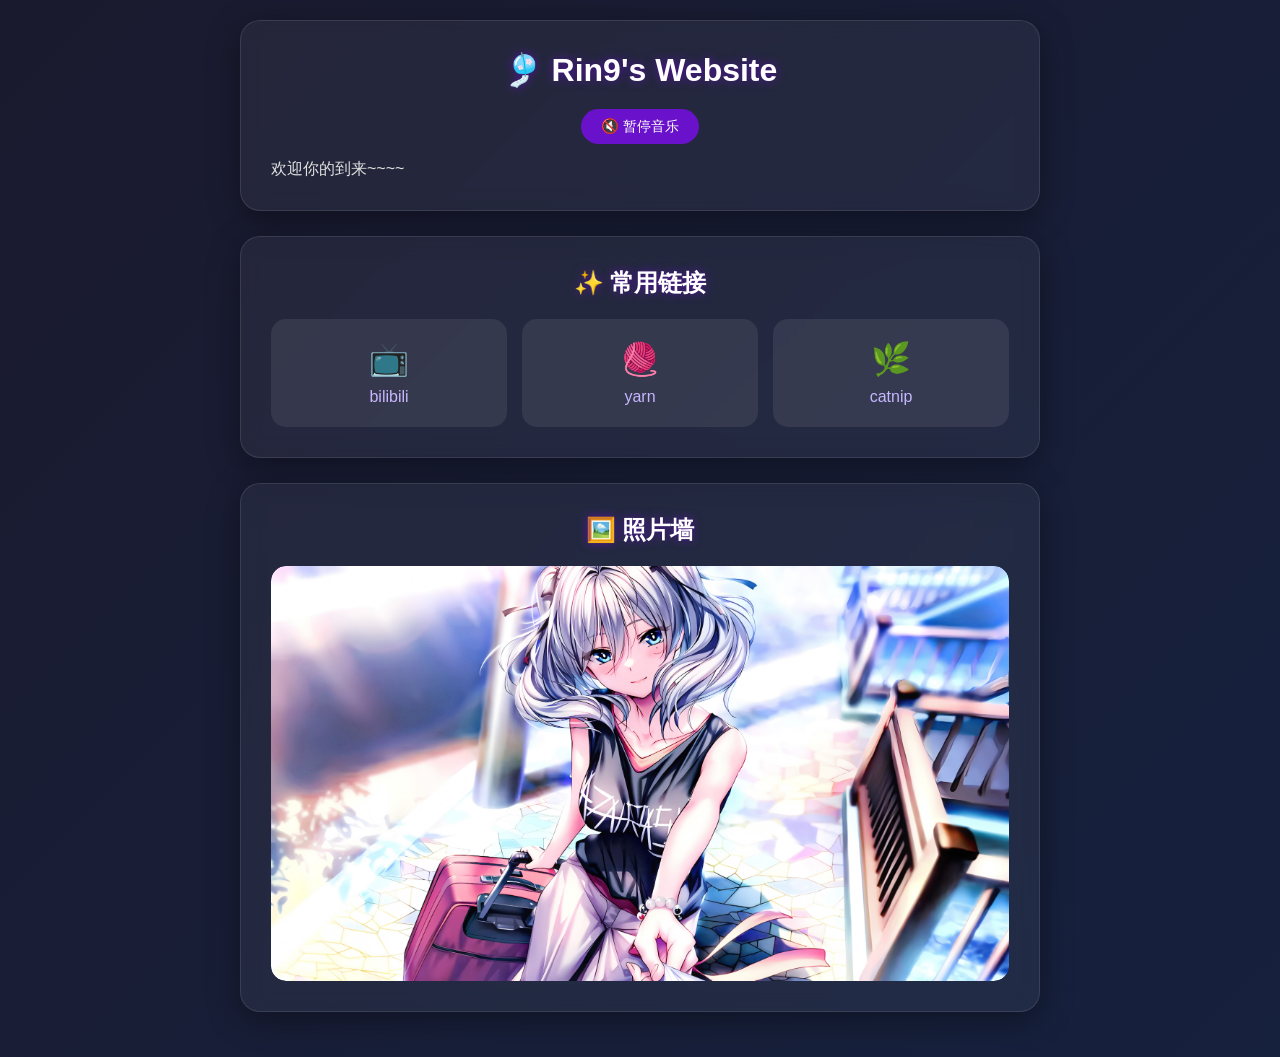
==== index.html @ 5245c640 "Update index.html" ====
<!DOCTYPE html>
<html lang="zh-CN">
<head>
    <meta charset="UTF-8">
    <meta name="viewport" content="width=device-width, initial-scale=1.0">
    <title>Rin9's Website</title>
    
    <!-- 引入外部CSS美化文件 -->
    <link rel="stylesheet" href="css/style.css">
</head>
<body>

    <div class="container">
        
        <!-- 顶部卡片：音乐与问候 -->
        <div class="card glass">
            <h1>🎐 Rin9's Website</h1>
            
            <!-- 1. 背景音乐播放器（自动播放） -->
            <audio id="bgm" loop autoplay>
                <source src="music/音楽室 - 日向文.mp3" type="audio/mpeg">
                您的浏览器不支持音频播放。
            </audio>
            
            <!-- 音乐开关按钮 -->
            <button id="musicBtn" class="btn-music">🔇 暂停音乐</button>
            
            欢迎你的到来~~~~
        </div>

        <!-- 中部卡片：快捷入口 -->
        <div class="card">
            <h2>✨ 常用链接</h2>
            <div class="links-grid">
                <a href="https://bilibili.com" target="_blank" class="link-item">
                    <div class="icon">📺</div>
                    <span>bilibili</span>
                </a>
                <a href="#" class="link-item">
                    <div class="icon">🧶</div>
                    <span>yarn</span>
                </a>
                <a href="#" class="link-item">
                    <div class="icon">🌿</div>
                    <span>catnip</span>
                </a>
                <!-- 可以继续复制上面一行添加新链接 -->
            </div>
        </div>

        <!-- 底部卡片：图片轮播 -->
        <div class="card">
            <h2>🖼️ 照片墙</h2>
            <div class="carousel">
                <!-- 轮播图片容器 -->
                <div class="carousel-inner">
                    <img src="img/webbg.jpg" alt="Slide 1">
                    <img src="img/profile.png" alt="Slide 2">
                    <!-- 如果有更多图，继续往这里面加 -->
                    <!-- <img src="img/photo2.jpg" alt="Slide 2"> -->
                </div>
                
                <!-- 轮播指示点 -->
                <div class="carousel-dots">
                    <span class="dot active" onclick="currentSlide(1)"></span>
                    <!-- <span class="dot" onclick="currentSlide(2)"></span> -->
                </div>
            </div>
        </div>

    </div>

    <!-- 引入JS脚本 -->
    <script src="css/style.css"></script> 
    <!-- 注意：由于纯静态限制，JS直接写在HTML里更简单，这里为了演示结构先这样放 -->
    <script>
        // 音乐控制逻辑
        const audio = document.getElementById('bgm');
        const btn = document.getElementById('musicBtn');
        
        btn.addEventListener('click', () => {
            if (audio.paused) {
                audio.play();
                btn.innerText = '🔇 暂停音乐';
            } else {
                audio.pause();
                btn.innerText = '🔊 播放音乐';
            }
        });

        // 简单的轮播逻辑
        let slideIndex = 1;
        showSlides(slideIndex);

        function currentSlide(n) {
            showSlides(slideIndex = n);
        }

        function showSlides(n) {
            let i;
            let slides = document.querySelectorAll('.carousel-inner img');
            let dots = document.querySelectorAll('.dot');
            
            if (n > slides.length) { slideIndex = 1 }
            if (n < 1) { slideIndex = slides.length }
            
            for (i = 0; i < slides.length; i++) {
                slides[i].style.display = "none";
            }
            for (i = 0; i < dots.length; i++) {
                dots[i].className = dots[i].className.replace(" active", "");
            }
            
            if (slides[slideIndex-1]) {
                slides[slideIndex-1].style.display = "block";
                dots[slideIndex-1].className += " active";
            }
        }

        // 自动轮播
        setInterval(() => {
            slideIndex++;
            showSlides(slideIndex);
        }, 300000); // 3秒切换一次
    </script>
</body>
</html>
---- css/style.css ----
/* --- 基础设置 --- */
* {
    box-sizing: border-box;
    margin: 0;
    padding: 0;
}

body {
    background: linear-gradient(135deg, #1a1a2e 0%, #16213e 100%); /* 深蓝紫渐变背景 */
    color: #e0e0e0;
    font-family: "Microsoft YaHei", sans-serif;
    min-height: 100vh;
    padding: 20px;
}

.container {
    max-width: 800px;
    margin: 0 auto;
}

/* --- 卡片通用样式 (玻璃拟态风) --- */
.card {
    background: rgba(255, 255, 255, 0.05);
    backdrop-filter: blur(10px); /* 毛玻璃效果 */
    -webkit-backdrop-filter: blur(10px);
    border-radius: 20px;
    border: 1px solid rgba(255, 255, 255, 0.1);
    padding: 30px;
    margin-bottom: 25px;
    box-shadow: 0 8px 32px 0 rgba(0, 0, 0, 0.37);
}

h1, h2 {
    text-align: center;
    margin-bottom: 20px;
    color: #fff;
    text-shadow: 0 0 10px rgba(128, 0, 255, 0.5);
}

/* --- 音乐按钮 --- */
.btn-music {
    display: block;
    margin: 15px auto;
    padding: 8px 20px;
    background: #6a11cb;
    color: white;
    border: none;
    border-radius: 20px;
    cursor: pointer;
    font-size: 0.9rem;
    transition: transform 0.2s;
}

.btn-music:hover {
    transform: scale(1.05);
}

/* --- 快捷入口网格 --- */
.links-grid {
    display: grid;
    grid-template-columns: repeat(auto-fit, minmax(150px, 1fr));
    gap: 15px;
}

.link-item {
    background: rgba(255, 255, 255, 0.08);
    border-radius: 15px;
    padding: 20px;
    text-align: center;
    text-decoration: none;
    color: #c8b6ff;
    transition: all 0.3s ease;
    border: 1px solid transparent;
}

.link-item:hover {
    background: rgba(108, 99, 255, 0.2);
    transform: translateY(-5px);
    box-shadow: 0 5px 15px rgba(108, 99, 255, 0.2);
    border-color: #6c63ff;
}

.link-item .icon {
    font-size: 2rem;
    margin-bottom: 10px;
}

/* --- 轮播图样式 --- */
.carousel {
    position: relative;
    width: 100%;
    overflow: hidden;
    border-radius: 15px;
    aspect-ratio: 16 / 9; /* 保持宽高比 */
}

.carousel-inner {
    width: 100%;
    height: 100%;
}

.carousel-inner img {
    width: 100%;
    height: 100%;
    object-fit: cover; /* 裁剪填满 */
    display: none; /* 默认隐藏，JS控制显示 */
    border-radius: 15px;
}

.carousel-dots {
    text-align: center;
    margin-top: 10px;
}

.dot {
    cursor: pointer;
    height: 12px;
    width: 12px;
    margin: 0 5px;
    background-color: #555;
    border-radius: 50%;
    display: inline-block;
    transition: background-color 0.6s ease;
}

.dot.active, .dot:hover {
    background-color: #a78bfa;
}
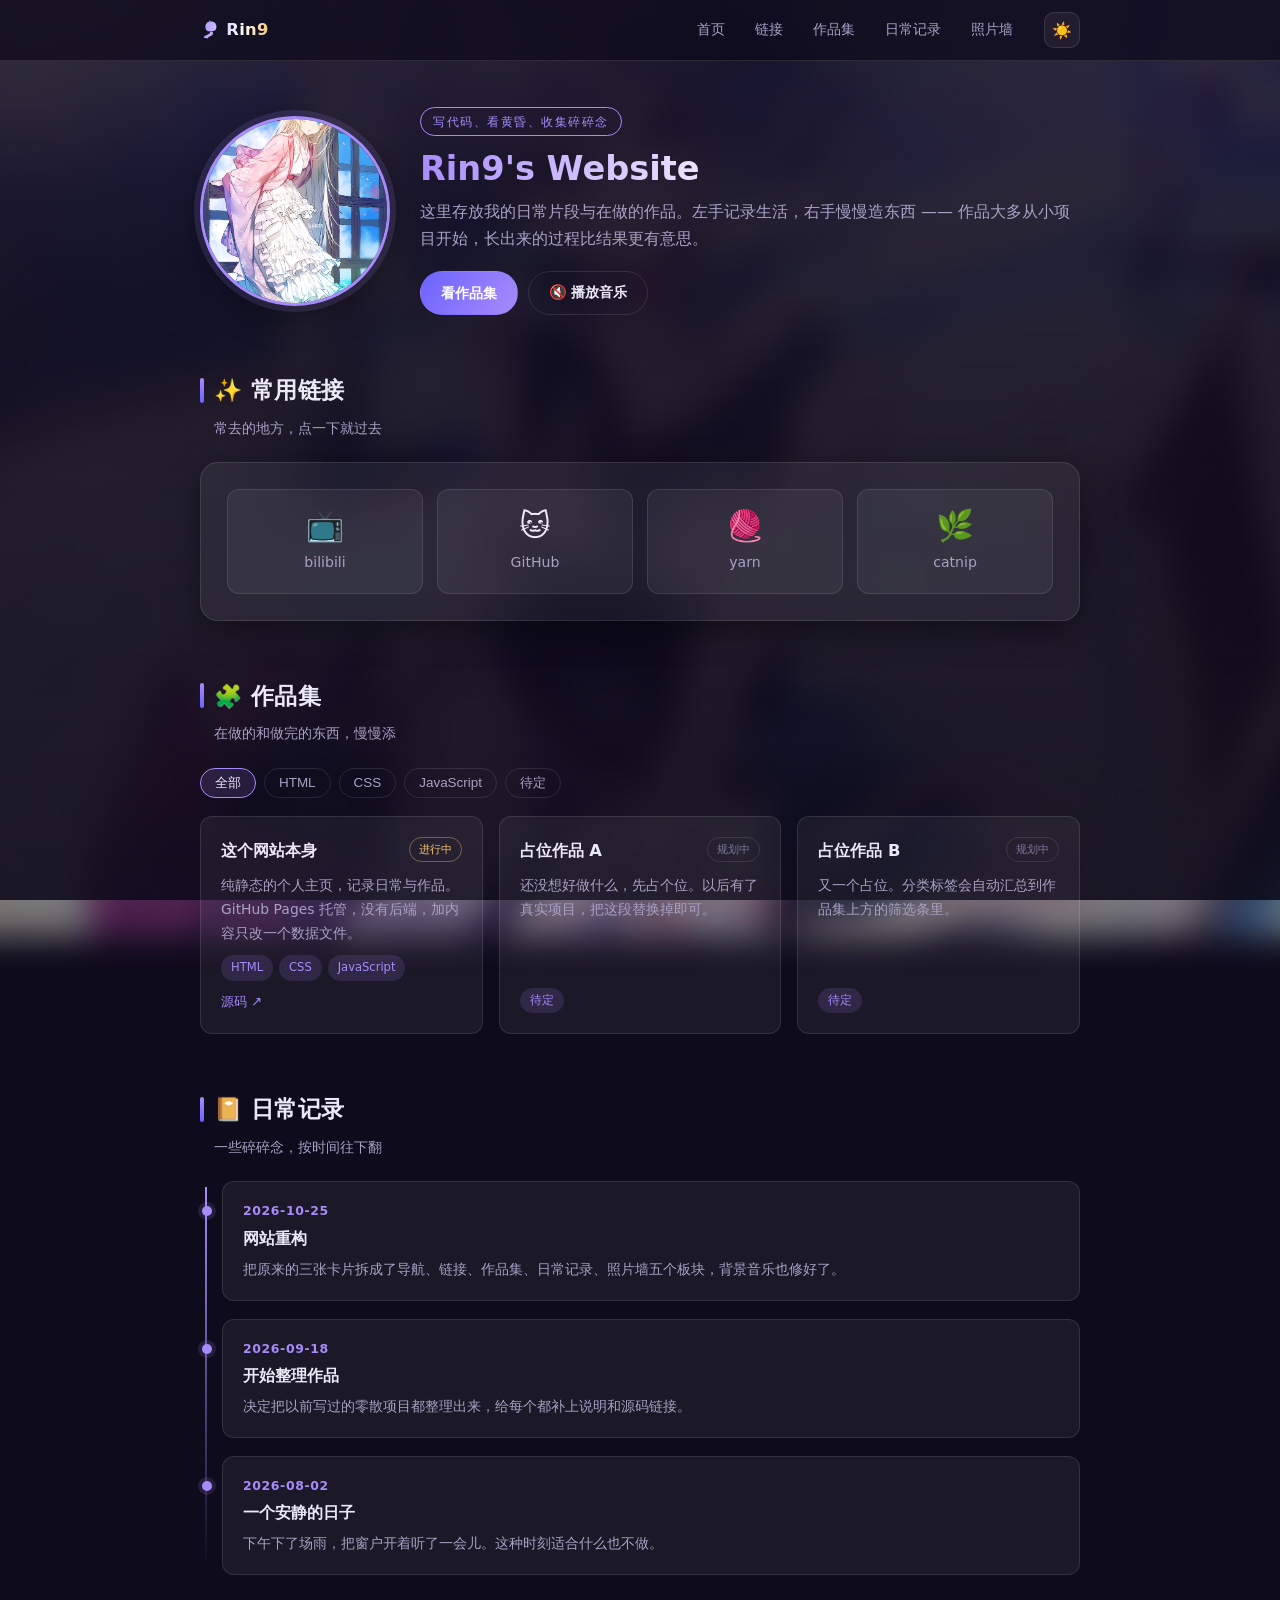
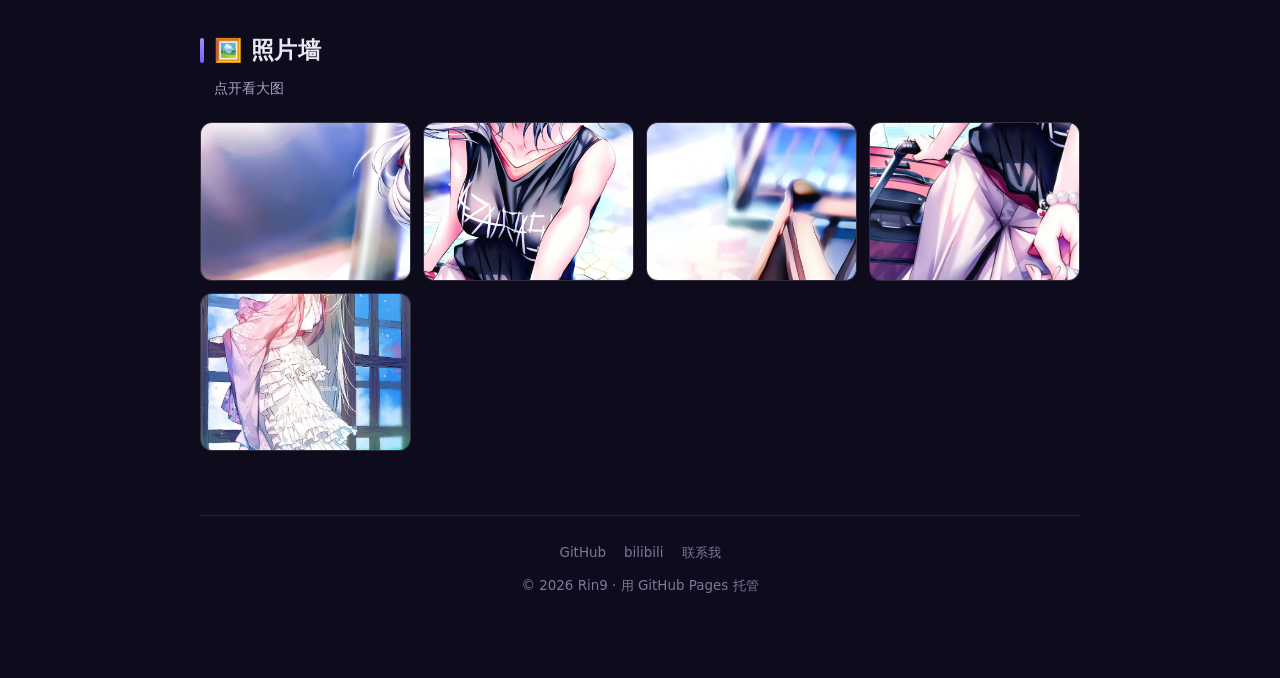
==== commit f928102a: "重构站点：数据驱动架构 + 五大板块 + 修复多处失效功能 - 新增 js/data.js 数据层，内容与视图分离，后续增删板块只改数据文件 - 新增 js/main.js，承载全部交互逻辑（原内联 " ====
--- a/index.html
+++ b/index.html
@@ -1,127 +1,124 @@
 <!DOCTYPE html>
-<html lang="zh-CN">
+<html lang="zh-CN" data-theme="dark">
 <head>
     <meta charset="UTF-8">
     <meta name="viewport" content="width=device-width, initial-scale=1.0">
     <title>Rin9's Website</title>
-    
-    <!-- 引入外部CSS美化文件 -->
+    <meta name="description" content="Rin9 的个人网站，记录日常与未来作品集。">
+    <meta name="author" content="Rin9">
+
     <link rel="stylesheet" href="css/style.css">
+    <link rel="icon" href="img/profile.jpg">
 </head>
 <body>
 
-    <div class="container">
-        
-        <!-- 顶部卡片：音乐与问候 -->
-        <div class="card glass">
-            <h1>🎐 Rin9's Website</h1>
-            
-            <!-- 1. 背景音乐播放器（自动播放） -->
-            <audio id="bgm" loop autoplay>
-                <source src="music/音楽室 - 日向文.mp3" type="audio/mpeg">
-                您的浏览器不支持音频播放。
-            </audio>
-            
-            <!-- 音乐开关按钮 -->
-            <button id="musicBtn" class="btn-music">🔇 暂停音乐</button>
-            
-            欢迎你的到来~~~~
-        </div>
+    <!-- ============ 顶部导航 ============ -->
+    <nav class="nav">
+        <div class="nav-inner">
+            <a href="#home" class="nav-brand">🎐 Rin9</a>
 
-        <!-- 中部卡片：快捷入口 -->
-        <div class="card">
-            <h2>✨ 常用链接</h2>
-            <div class="links-grid">
-                <a href="https://bilibili.com" target="_blank" class="link-item">
-                    <div class="icon">📺</div>
-                    <span>bilibili</span>
-                </a>
-                <a href="#" class="link-item">
-                    <div class="icon">🧶</div>
-                    <span>yarn</span>
-                </a>
-                <a href="#" class="link-item">
-                    <div class="icon">🌿</div>
-                    <span>catnip</span>
-                </a>
-                <!-- 可以继续复制上面一行添加新链接 -->
+            <div class="nav-links" id="navLinks">
+                <a href="#home">首页</a>
+                <a href="#links">链接</a>
+                <a href="#works">作品集</a>
+                <a href="#notes">日常记录</a>
+                <a href="#gallery">照片墙</a>
+            </div>
+
+            <div class="nav-tools">
+                <button class="icon-btn" id="themeBtn" aria-label="切换主题">☀️</button>
+                <button class="icon-btn nav-toggle" id="navToggle" aria-label="打开菜单">☰</button>
             </div>
         </div>
+    </nav>
 
-        <!-- 底部卡片：图片轮播 -->
-        <div class="card">
-            <h2>🖼️ 照片墙</h2>
-            <div class="carousel">
-                <!-- 轮播图片容器 -->
-                <div class="carousel-inner">
-                    <img src="img/webbg.jpg" alt="Slide 1">
-                    <img src="img/profile.png" alt="Slide 2">
-                    <!-- 如果有更多图，继续往这里面加 -->
-                    <!-- <img src="img/photo2.jpg" alt="Slide 2"> -->
+    <div class="container">
+
+        <!-- ============ Hero ============ -->
+        <header class="hero" id="home">
+            <img class="avatar" id="avatar" src="img/profile.jpg" alt="头像">
+
+            <div class="hero-body">
+                <span class="hero-tag" id="heroTagline">日常记录 · 未来作品集</span>
+                <h1 id="heroName">Rin9's Website</h1>
+                <p id="heroIntro">欢迎你的到来~~~~</p>
+
+                <div class="hero-actions">
+                    <a class="btn" href="#works">看作品集</a>
+                    <button class="btn ghost" id="musicBtn" aria-pressed="false">🔇 播放音乐</button>
                 </div>
-                
-                <!-- 轮播指示点 -->
-                <div class="carousel-dots">
-                    <span class="dot active" onclick="currentSlide(1)"></span>
-                    <!-- <span class="dot" onclick="currentSlide(2)"></span> -->
-                </div>
+
+                <!-- 背景音乐：优先用 data.js 里配置的路径 -->
+                <audio id="bgm" loop preload="none">
+                    <source id="bgmSource" src="music/bgm.wav" type="audio/wav">
+                    您的浏览器不支持音频播放。
+                </audio>
             </div>
-        </div>
+        </header>
+
+        <!-- ============ 常用链接 ============ -->
+        <section class="section" id="links">
+            <div class="section-head">
+                <h2>✨ 常用链接</h2>
+                <p>常去的地方，点一下就过去</p>
+            </div>
+            <div class="card reveal">
+                <div class="links-grid" id="linksGrid"></div>
+            </div>
+        </section>
+
+        <!-- ============ 作品集 ============ -->
+        <section class="section" id="works">
+            <div class="section-head">
+                <h2>🧩 作品集</h2>
+                <p>在做的和做完的东西，慢慢添</p>
+            </div>
+            <div class="filter-bar" id="filterBar"></div>
+            <div class="works-grid" id="worksGrid"></div>
+        </section>
+
+        <!-- ============ 日常记录 ============ -->
+        <section class="section" id="notes">
+            <div class="section-head">
+                <h2>📔 日常记录</h2>
+                <p>一些碎碎念，按时间往下翻</p>
+            </div>
+            <div class="timeline" id="notesList"></div>
+        </section>
+
+        <!-- ============ 照片墙 ============ -->
+        <section class="section" id="gallery">
+            <div class="section-head">
+                <h2>🖼️ 照片墙</h2>
+                <p>点开看大图</p>
+            </div>
+            <div class="gallery" id="galleryGrid"></div>
+        </section>
+
+        <!-- ============ 页脚 ============ -->
+        <footer class="footer">
+            <div class="footer-links">
+                <a href="https://github.com/OoRin9oO" target="_blank" rel="noopener">GitHub</a>
+                <a href="https://bilibili.com" target="_blank" rel="noopener">bilibili</a>
+                <a href="mailto:your-mail@example.com">联系我</a>
+            </div>
+            <div>© <span id="year">2026</span> Rin9 · 用 GitHub Pages 托管</div>
+        </footer>
 
     </div>
 
-    <!-- 引入JS脚本 -->
-    <script src="css/style.css"></script> 
-    <!-- 注意：由于纯静态限制，JS直接写在HTML里更简单，这里为了演示结构先这样放 -->
-    <script>
-        // 音乐控制逻辑
-        const audio = document.getElementById('bgm');
-        const btn = document.getElementById('musicBtn');
-        
-        btn.addEventListener('click', () => {
-            if (audio.paused) {
-                audio.play();
-                btn.innerText = '🔇 暂停音乐';
-            } else {
-                audio.pause();
-                btn.innerText = '🔊 播放音乐';
-            }
-        });
+    <!-- ============ 灯箱 ============ -->
+    <div class="lightbox" id="lightbox">
+        <button class="lightbox-close" aria-label="关闭">✕</button>
+        <img id="lightboxImg" src="" alt="">
+        <div class="lightbox-cap" id="lightboxCap"></div>
+    </div>
 
-        // 简单的轮播逻辑
-        let slideIndex = 1;
-        showSlides(slideIndex);
+    <!-- 回到顶部 -->
+    <button class="to-top" id="toTop" aria-label="回到顶部">↑</button>
 
-        function currentSlide(n) {
-            showSlides(slideIndex = n);
-        }
-
-        function showSlides(n) {
-            let i;
-            let slides = document.querySelectorAll('.carousel-inner img');
-            let dots = document.querySelectorAll('.dot');
-            
-            if (n > slides.length) { slideIndex = 1 }
-            if (n < 1) { slideIndex = slides.length }
-            
-            for (i = 0; i < slides.length; i++) {
-                slides[i].style.display = "none";
-            }
-            for (i = 0; i < dots.length; i++) {
-                dots[i].className = dots[i].className.replace(" active", "");
-            }
-            
-            if (slides[slideIndex-1]) {
-                slides[slideIndex-1].style.display = "block";
-                dots[slideIndex-1].className += " active";
-            }
-        }
-
-        // 自动轮播
-        setInterval(() => {
-            slideIndex++;
-            showSlides(slideIndex);
-        }, 300000); // 3秒切换一次
-    </script>
+    <!-- 数据先行，视图随后 -->
+    <script src="js/data.js"></script>
+    <script src="js/main.js"></script>
 </body>
-</html>+</html>
--- a/css/style.css
+++ b/css/style.css
@@ -1,128 +1,651 @@
-/* --- 基础设置 --- */
-* {
-    box-sizing: border-box;
-    margin: 0;
-    padding: 0;
-}
+/* ============================================================
+   Rin9's Website — 样式表
+   结构：1.变量  2.基础  3.布局  4.导航  5.各板块  6.响应式
+   ============================================================ */
+
+/* ---------- 1. 设计变量 ---------- */
+:root {
+    --bg-1: #16122a;
+    --bg-2: #241a45;
+    --bg-3: #0e0b1c;
+    --card: rgba(255, 255, 255, 0.055);
+    --card-hover: rgba(255, 255, 255, 0.09);
+    --border: rgba(255, 255, 255, 0.11);
+    --text: #ece9f7;
+    --text-dim: #a8a2c4;
+    --text-faint: #7d779a;
+    --accent: #a78bfa;
+    --accent-2: #6c63ff;
+    --accent-soft: rgba(167, 139, 250, 0.14);
+    --gold: #f5c26b;
+    --shadow: 0 10px 34px rgba(0, 0, 0, 0.42);
+    --radius: 18px;
+    --radius-sm: 12px;
+    --maxw: 920px;
+    --blur: blur(14px);
+    --ease: cubic-bezier(0.4, 0, 0.2, 1);
+}
+
+/* 浅色主题 */
+html[data-theme="light"] {
+    --bg-1: #f4f2fb;
+    --bg-2: #e8e4f7;
+    --bg-3: #ffffff;
+    --card: rgba(255, 255, 255, 0.72);
+    --card-hover: rgba(255, 255, 255, 0.92);
+    --border: rgba(60, 45, 110, 0.14);
+    --text: #221d3a;
+    --text-dim: #5b5478;
+    --text-faint: #8a83a6;
+    --accent: #6d4ad8;
+    --accent-2: #4b3ec4;
+    --accent-soft: rgba(109, 74, 216, 0.1);
+    --shadow: 0 10px 30px rgba(60, 45, 110, 0.14);
+}
+
+/* ---------- 2. 基础 ---------- */
+* { box-sizing: border-box; margin: 0; padding: 0; }
+
+html { scroll-behavior: smooth; scroll-padding-top: 80px; }
 
 body {
-    background: linear-gradient(135deg, #1a1a2e 0%, #16213e 100%); /* 深蓝紫渐变背景 */
-    color: #e0e0e0;
-    font-family: "Microsoft YaHei", sans-serif;
     min-height: 100vh;
-    padding: 20px;
-}
-
+    color: var(--text);
+    font-family: "Microsoft YaHei", "PingFang SC", "Segoe UI", system-ui, sans-serif;
+    line-height: 1.7;
+    background-color: var(--bg-3);
+    background-image:
+        radial-gradient(1100px 620px at 12% -8%, rgba(167, 139, 250, 0.26), transparent 60%),
+        radial-gradient(900px 520px at 88% 8%, rgba(108, 99, 255, 0.2), transparent 62%),
+        linear-gradient(160deg, var(--bg-1) 0%, var(--bg-2) 55%, var(--bg-3) 100%);
+    background-attachment: fixed;
+    transition: background-color 0.4s var(--ease), color 0.4s var(--ease);
+}
+
+/* 背景图图层：模糊 + 压暗，只作为氛围，不干扰阅读 */
+body::after {
+    content: "";
+    position: fixed;
+    inset: 0;
+    z-index: -2;
+    pointer-events: none;
+    background: url("../img/webbg.webp") center 8% / cover no-repeat;
+    filter: blur(16px) saturate(1.15);
+    opacity: 0.45;
+    transform: scale(1.08);
+}
+
+html[data-theme="light"] body::after {
+    filter: blur(18px) saturate(1.05) brightness(1.15);
+    opacity: 0.55;
+}
+
+/* 顶部氛围遮罩，保证文字可读 */
+body::before {
+    content: "";
+    position: fixed;
+    inset: 0;
+    z-index: -1;
+    pointer-events: none;
+    background:
+        radial-gradient(900px 500px at 50% -10%, rgba(22, 18, 42, 0.62), transparent 65%),
+        linear-gradient(180deg, rgba(12, 9, 24, 0.72) 0%, rgba(12, 9, 24, 0.82) 45%, rgba(12, 9, 24, 0.88) 100%);
+}
+
+html[data-theme="light"] body::before {
+    background:
+        radial-gradient(900px 500px at 50% -10%, rgba(255, 255, 255, 0.6), transparent 65%),
+        linear-gradient(180deg, rgba(248, 247, 253, 0.8) 0%, rgba(245, 243, 251, 0.86) 45%, rgba(243, 241, 250, 0.9) 100%);
+}
+
+img { max-width: 100%; display: block; }
+a { color: inherit; text-decoration: none; }
+
+::selection { background: var(--accent); color: #fff; }
+
+:focus-visible {
+    outline: 2px solid var(--accent);
+    outline-offset: 3px;
+    border-radius: 6px;
+}
+
+/* 滚动条 */
+::-webkit-scrollbar { width: 10px; }
+::-webkit-scrollbar-track { background: transparent; }
+::-webkit-scrollbar-thumb {
+    background: linear-gradient(var(--accent-2), var(--accent));
+    border-radius: 8px;
+    border: 2px solid transparent;
+    background-clip: padding-box;
+}
+
+/* ---------- 3. 布局 ---------- */
 .container {
-    max-width: 800px;
+    width: 100%;
+    max-width: var(--maxw);
     margin: 0 auto;
-}
-
-/* --- 卡片通用样式 (玻璃拟态风) --- */
+    padding: 0 20px 80px;
+}
+
+.section { margin-top: 56px; scroll-margin-top: 84px; }
+
+.section-head { margin-bottom: 22px; }
+
+.section-head h2 {
+    font-size: 1.42rem;
+    font-weight: 700;
+    letter-spacing: 0.4px;
+    display: flex;
+    align-items: center;
+    gap: 10px;
+}
+
+.section-head h2::before {
+    content: "";
+    width: 4px;
+    height: 1.1em;
+    border-radius: 3px;
+    background: linear-gradient(var(--accent), var(--accent-2));
+}
+
+.section-head p {
+    color: var(--text-dim);
+    font-size: 0.9rem;
+    margin-top: 6px;
+    padding-left: 14px;
+}
+
+/* 卡片通用 */
 .card {
-    background: rgba(255, 255, 255, 0.05);
-    backdrop-filter: blur(10px); /* 毛玻璃效果 */
-    -webkit-backdrop-filter: blur(10px);
-    border-radius: 20px;
-    border: 1px solid rgba(255, 255, 255, 0.1);
-    padding: 30px;
-    margin-bottom: 25px;
-    box-shadow: 0 8px 32px 0 rgba(0, 0, 0, 0.37);
-}
-
-h1, h2 {
-    text-align: center;
-    margin-bottom: 20px;
+    background: var(--card);
+    backdrop-filter: var(--blur);
+    -webkit-backdrop-filter: var(--blur);
+    border: 1px solid var(--border);
+    border-radius: var(--radius);
+    padding: 26px;
+    box-shadow: var(--shadow);
+    transition: background 0.3s var(--ease), border-color 0.3s var(--ease), transform 0.3s var(--ease);
+}
+
+/* ---------- 4. 顶部导航 ---------- */
+.nav {
+    position: sticky;
+    top: 0;
+    z-index: 60;
+    background: color-mix(in srgb, var(--bg-3) 72%, transparent);
+    backdrop-filter: var(--blur);
+    -webkit-backdrop-filter: var(--blur);
+    border-bottom: 1px solid var(--border);
+}
+
+.nav-inner {
+    max-width: var(--maxw);
+    margin: 0 auto;
+    padding: 0 20px;
+    height: 60px;
+    display: flex;
+    align-items: center;
+    gap: 18px;
+}
+
+.nav-brand {
+    font-weight: 800;
+    font-size: 1.02rem;
+    letter-spacing: 0.3px;
+    white-space: nowrap;
+    background: linear-gradient(100deg, var(--accent), #fff 60%, var(--gold));
+    -webkit-background-clip: text;
+    background-clip: text;
+    color: transparent;
+}
+
+.nav-links {
+    display: flex;
+    gap: 4px;
+    margin-left: auto;
+    flex-wrap: wrap;
+}
+
+.nav-links a {
+    padding: 7px 13px;
+    border-radius: 999px;
+    font-size: 0.88rem;
+    color: var(--text-dim);
+    transition: all 0.25s var(--ease);
+}
+
+.nav-links a:hover { color: var(--text); background: var(--accent-soft); }
+
+.nav-links a.active {
+    color: var(--text);
+    background: var(--accent-soft);
+    box-shadow: inset 0 0 0 1px var(--accent);
+}
+
+.nav-tools { display: flex; gap: 8px; margin-left: auto; }
+.nav-links + .nav-tools { margin-left: 0; }
+
+.icon-btn {
+    width: 36px;
+    height: 36px;
+    display: grid;
+    place-items: center;
+    border-radius: 10px;
+    border: 1px solid var(--border);
+    background: var(--card);
+    color: var(--text);
+    font-size: 1rem;
+    cursor: pointer;
+    transition: all 0.25s var(--ease);
+}
+
+.icon-btn:hover {
+    background: var(--accent-soft);
+    border-color: var(--accent);
+    transform: translateY(-2px);
+}
+
+.nav-toggle { display: none; }
+
+/* ---------- 5. Hero ---------- */
+.hero {
+    margin-top: 46px;
+    display: grid;
+    grid-template-columns: 190px 1fr;
+    gap: 30px;
+    align-items: center;
+}
+
+.avatar {
+    width: 190px;
+    height: 190px;
+    border-radius: 50%;
+    object-fit: cover;
+    border: 3px solid var(--accent);
+    box-shadow: 0 0 0 6px var(--accent-soft), var(--shadow);
+    transition: transform 0.4s var(--ease);
+}
+
+.avatar:hover { transform: scale(1.03) rotate(-2deg); }
+
+.hero-body h1 {
+    font-size: 2.1rem;
+    line-height: 1.25;
+    margin-bottom: 8px;
+    background: linear-gradient(100deg, var(--accent), #fff 55%, var(--gold));
+    -webkit-background-clip: text;
+    background-clip: text;
+    color: transparent;
+}
+
+.hero-tag {
+    display: inline-block;
+    font-size: 0.78rem;
+    letter-spacing: 1.5px;
+    text-transform: uppercase;
+    color: var(--accent);
+    border: 1px solid var(--accent);
+    border-radius: 999px;
+    padding: 3px 12px;
+    margin-bottom: 12px;
+}
+
+.hero-body p { color: var(--text-dim); margin-bottom: 18px; }
+
+.hero-actions { display: flex; gap: 10px; flex-wrap: wrap; }
+
+.btn {
+    padding: 9px 20px;
+    border-radius: 999px;
+    border: 1px solid transparent;
+    background: linear-gradient(120deg, var(--accent-2), var(--accent));
     color: #fff;
-    text-shadow: 0 0 10px rgba(128, 0, 255, 0.5);
-}
-
-/* --- 音乐按钮 --- */
-.btn-music {
-    display: block;
-    margin: 15px auto;
-    padding: 8px 20px;
-    background: #6a11cb;
-    color: white;
-    border: none;
-    border-radius: 20px;
+    font-size: 0.9rem;
+    font-weight: 600;
     cursor: pointer;
-    font-size: 0.9rem;
-    transition: transform 0.2s;
-}
-
-.btn-music:hover {
-    transform: scale(1.05);
-}
-
-/* --- 快捷入口网格 --- */
+    transition: transform 0.22s var(--ease), box-shadow 0.22s var(--ease), opacity 0.2s;
+}
+
+.btn:hover {
+    transform: translateY(-2px);
+    box-shadow: 0 8px 22px rgba(108, 99, 255, 0.38);
+}
+
+.btn.ghost {
+    background: transparent;
+    border-color: var(--border);
+    color: var(--text);
+}
+
+.btn.ghost:hover { border-color: var(--accent); background: var(--accent-soft); }
+
+/* ---------- 6. 常用链接 ---------- */
 .links-grid {
     display: grid;
-    grid-template-columns: repeat(auto-fit, minmax(150px, 1fr));
-    gap: 15px;
+    grid-template-columns: repeat(auto-fit, minmax(140px, 1fr));
+    gap: 14px;
 }
 
 .link-item {
-    background: rgba(255, 255, 255, 0.08);
-    border-radius: 15px;
+    background: var(--card);
+    border: 1px solid var(--border);
+    border-radius: var(--radius-sm);
+    padding: 18px 12px;
+    text-align: center;
+    transition: all 0.28s var(--ease);
+}
+
+.link-item:hover {
+    background: var(--card-hover);
+    transform: translateY(-4px);
+    border-color: var(--accent);
+    box-shadow: 0 10px 24px rgba(108, 99, 255, 0.22);
+}
+
+.link-item .icon { font-size: 1.9rem; line-height: 1.2; }
+.link-item .name { display: block; margin-top: 6px; font-size: 0.88rem; color: var(--text-dim); }
+.link-item:hover .name { color: var(--text); }
+
+/* ---------- 7. 作品集 ---------- */
+.filter-bar {
+    display: flex;
+    gap: 8px;
+    flex-wrap: wrap;
+    margin-bottom: 18px;
+}
+
+.filter-btn {
+    padding: 5px 14px;
+    border-radius: 999px;
+    border: 1px solid var(--border);
+    background: transparent;
+    color: var(--text-dim);
+    font-size: 0.84rem;
+    cursor: pointer;
+    transition: all 0.25s var(--ease);
+}
+
+.filter-btn:hover { color: var(--text); border-color: var(--accent); }
+
+.filter-btn.active {
+    background: var(--accent-soft);
+    border-color: var(--accent);
+    color: var(--text);
+}
+
+.works-grid {
+    display: grid;
+    grid-template-columns: repeat(auto-fill, minmax(240px, 1fr));
+    gap: 16px;
+}
+
+.work-card {
+    display: flex;
+    flex-direction: column;
+    gap: 10px;
     padding: 20px;
-    text-align: center;
-    text-decoration: none;
-    color: #c8b6ff;
-    transition: all 0.3s ease;
+    background: var(--card);
+    border: 1px solid var(--border);
+    border-radius: var(--radius-sm);
+    transition: all 0.3s var(--ease);
+}
+
+.work-card:hover {
+    background: var(--card-hover);
+    transform: translateY(-4px);
+    border-color: var(--accent);
+    box-shadow: 0 10px 26px rgba(108, 99, 255, 0.22);
+}
+
+.work-top {
+    display: flex;
+    align-items: flex-start;
+    justify-content: space-between;
+    gap: 10px;
+}
+
+.work-title { font-size: 1.02rem; font-weight: 700; }
+.work-desc { font-size: 0.87rem; color: var(--text-dim); flex: 1; }
+
+.work-tags { display: flex; gap: 6px; flex-wrap: wrap; }
+
+.tag {
+    font-size: 0.72rem;
+    padding: 2px 9px;
+    border-radius: 999px;
+    background: var(--accent-soft);
+    color: var(--accent);
     border: 1px solid transparent;
 }
 
-.link-item:hover {
-    background: rgba(108, 99, 255, 0.2);
-    transform: translateY(-5px);
-    box-shadow: 0 5px 15px rgba(108, 99, 255, 0.2);
-    border-color: #6c63ff;
-}
-
-.link-item .icon {
-    font-size: 2rem;
-    margin-bottom: 10px;
-}
-
-/* --- 轮播图样式 --- */
-.carousel {
+html[data-theme="light"] .tag { color: var(--accent-2); }
+
+.badge {
+    font-size: 0.7rem;
+    padding: 2px 9px;
+    border-radius: 999px;
+    white-space: nowrap;
+    border: 1px solid var(--border);
+    color: var(--text-faint);
+}
+
+.badge.done { color: #7ee2a8; border-color: rgba(126, 226, 168, 0.4); }
+.badge.wip { color: var(--gold); border-color: rgba(245, 194, 107, 0.4); }
+.badge.plan { color: var(--text-faint); }
+
+.work-links { display: flex; gap: 14px; font-size: 0.82rem; color: var(--accent); }
+.work-links a:hover { text-decoration: underline; }
+
+/* ---------- 8. 日常记录 ---------- */
+.timeline { position: relative; padding-left: 22px; }
+
+.timeline::before {
+    content: "";
+    position: absolute;
+    left: 5px;
+    top: 6px;
+    bottom: 6px;
+    width: 2px;
+    background: linear-gradient(var(--accent), transparent);
+}
+
+.entry {
     position: relative;
-    width: 100%;
+    margin-bottom: 18px;
+    padding: 18px 20px;
+    background: var(--card);
+    border: 1px solid var(--border);
+    border-radius: var(--radius-sm);
+    transition: all 0.3s var(--ease);
+}
+
+.entry:hover { background: var(--card-hover); border-color: var(--accent); }
+
+.entry::before {
+    content: "";
+    position: absolute;
+    left: -21px;
+    top: 24px;
+    width: 10px;
+    height: 10px;
+    border-radius: 50%;
+    background: var(--accent);
+    box-shadow: 0 0 0 4px var(--accent-soft);
+}
+
+.entry-date {
+    font-size: 0.78rem;
+    color: var(--accent);
+    letter-spacing: 0.6px;
+    font-weight: 600;
+}
+
+.entry-title { font-size: 1rem; font-weight: 700; margin: 3px 0 6px; }
+.entry-text { font-size: 0.88rem; color: var(--text-dim); }
+
+/* ---------- 9. 照片墙 ---------- */
+.gallery {
+    display: grid;
+    grid-template-columns: repeat(auto-fill, minmax(180px, 1fr));
+    gap: 12px;
+}
+
+.gallery-item {
+    position: relative;
     overflow: hidden;
-    border-radius: 15px;
-    aspect-ratio: 16 / 9; /* 保持宽高比 */
-}
-
-.carousel-inner {
+    border-radius: var(--radius-sm);
+    border: 1px solid var(--border);
+    aspect-ratio: 4 / 3;
+    cursor: zoom-in;
+    background: var(--card);
+}
+
+.gallery-item img {
     width: 100%;
     height: 100%;
-}
-
-.carousel-inner img {
-    width: 100%;
-    height: 100%;
-    object-fit: cover; /* 裁剪填满 */
-    display: none; /* 默认隐藏，JS控制显示 */
-    border-radius: 15px;
-}
-
-.carousel-dots {
+    object-fit: cover;
+    transition: transform 0.5s var(--ease);
+}
+
+.gallery-item:hover img { transform: scale(1.08); }
+
+.gallery-item figcaption {
+    position: absolute;
+    inset: auto 0 0 0;
+    padding: 16px 12px 8px;
+    font-size: 0.8rem;
+    color: #fff;
+    background: linear-gradient(transparent, rgba(0, 0, 0, 0.75));
+    transform: translateY(100%);
+    transition: transform 0.35s var(--ease);
+}
+
+.gallery-item:hover figcaption { transform: translateY(0); }
+
+/* 灯箱 */
+.lightbox {
+    position: fixed;
+    inset: 0;
+    z-index: 100;
+    display: none;
+    place-items: center;
+    background: rgba(8, 6, 18, 0.86);
+    backdrop-filter: blur(6px);
+    padding: 24px;
+}
+
+.lightbox.open { display: grid; }
+
+.lightbox img {
+    max-width: min(900px, 92vw);
+    max-height: 82vh;
+    border-radius: var(--radius-sm);
+    box-shadow: 0 20px 60px rgba(0, 0, 0, 0.6);
+}
+
+.lightbox-close {
+    position: absolute;
+    top: 18px;
+    right: 18px;
+    width: 40px;
+    height: 40px;
+    border-radius: 50%;
+    border: 1px solid var(--border);
+    background: var(--card);
+    color: var(--text);
+    font-size: 1.2rem;
+    cursor: pointer;
+}
+
+.lightbox-cap {
+    position: absolute;
+    bottom: 26px;
+    left: 0;
+    right: 0;
     text-align: center;
-    margin-top: 10px;
-}
-
-.dot {
+    color: var(--text-dim);
+    font-size: 0.88rem;
+}
+
+/* ---------- 10. 页脚 ---------- */
+.footer {
+    margin-top: 64px;
+    padding-top: 26px;
+    border-top: 1px solid var(--border);
+    text-align: center;
+    color: var(--text-faint);
+    font-size: 0.84rem;
+}
+
+.footer-links { display: flex; justify-content: center; gap: 18px; margin-bottom: 10px; }
+.footer-links a:hover { color: var(--accent); }
+
+/* ---------- 11. 回到顶部 ---------- */
+.to-top {
+    position: fixed;
+    right: 22px;
+    bottom: 22px;
+    z-index: 70;
+    width: 44px;
+    height: 44px;
+    border-radius: 50%;
+    border: 1px solid var(--border);
+    background: var(--card);
+    backdrop-filter: var(--blur);
+    color: var(--text);
+    font-size: 1.1rem;
     cursor: pointer;
-    height: 12px;
-    width: 12px;
-    margin: 0 5px;
-    background-color: #555;
-    border-radius: 50%;
-    display: inline-block;
-    transition: background-color 0.6s ease;
-}
-
-.dot.active, .dot:hover {
-    background-color: #a78bfa;
-}+    display: grid;
+    place-items: center;
+    opacity: 0;
+    pointer-events: none;
+    transform: translateY(14px);
+    transition: all 0.35s var(--ease);
+}
+
+.to-top.show { opacity: 1; pointer-events: auto; transform: translateY(0); }
+.to-top:hover { border-color: var(--accent); background: var(--accent-soft); }
+
+/* ---------- 12. 滚动入场 ---------- */
+.reveal {
+    opacity: 0;
+    transform: translateY(22px);
+    transition: opacity 0.7s var(--ease), transform 0.7s var(--ease);
+}
+
+.reveal.in { opacity: 1; transform: none; }
+
+/* ---------- 13. 响应式 ---------- */
+@media (max-width: 720px) {
+    .hero { grid-template-columns: 1fr; text-align: center; justify-items: center; }
+    .hero-actions { justify-content: center; }
+    .avatar { width: 140px; height: 140px; }
+    .hero-body h1 { font-size: 1.7rem; }
+    .card { padding: 20px; }
+}
+
+@media (max-width: 620px) {
+    .nav-links {
+        position: absolute;
+        top: 60px;
+        left: 12px;
+        right: 12px;
+        flex-direction: column;
+        background: var(--bg-3);
+        border: 1px solid var(--border);
+        border-radius: var(--radius-sm);
+        padding: 8px;
+        gap: 2px;
+        display: none;
+        box-shadow: var(--shadow);
+    }
+    .nav-links.open { display: flex; }
+    .nav-links a { padding: 10px 14px; }
+    .nav-toggle { display: grid; }
+    .nav-brand { margin-right: auto; }
+}
+
+@media (prefers-reduced-motion: reduce) {
+    * { animation: none !important; transition-duration: 0.01ms !important; }
+    html { scroll-behavior: auto; }
+}
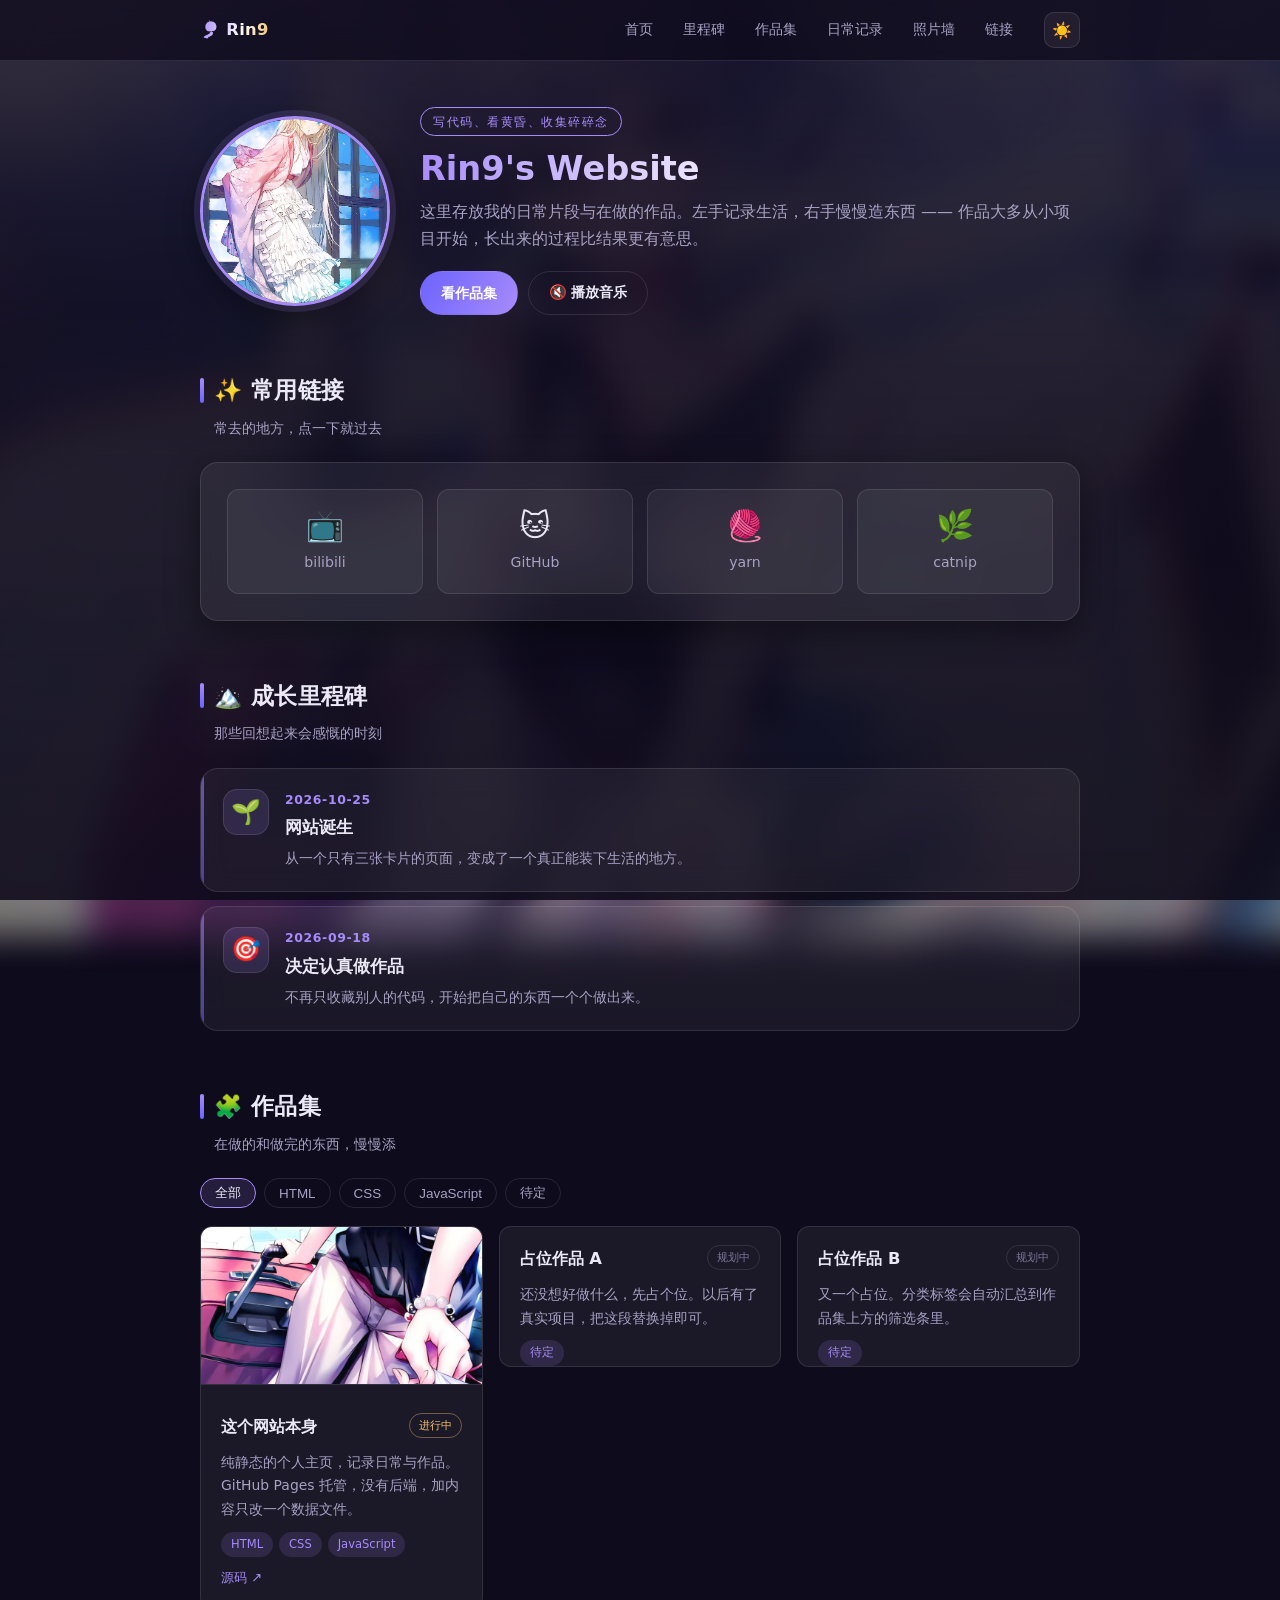
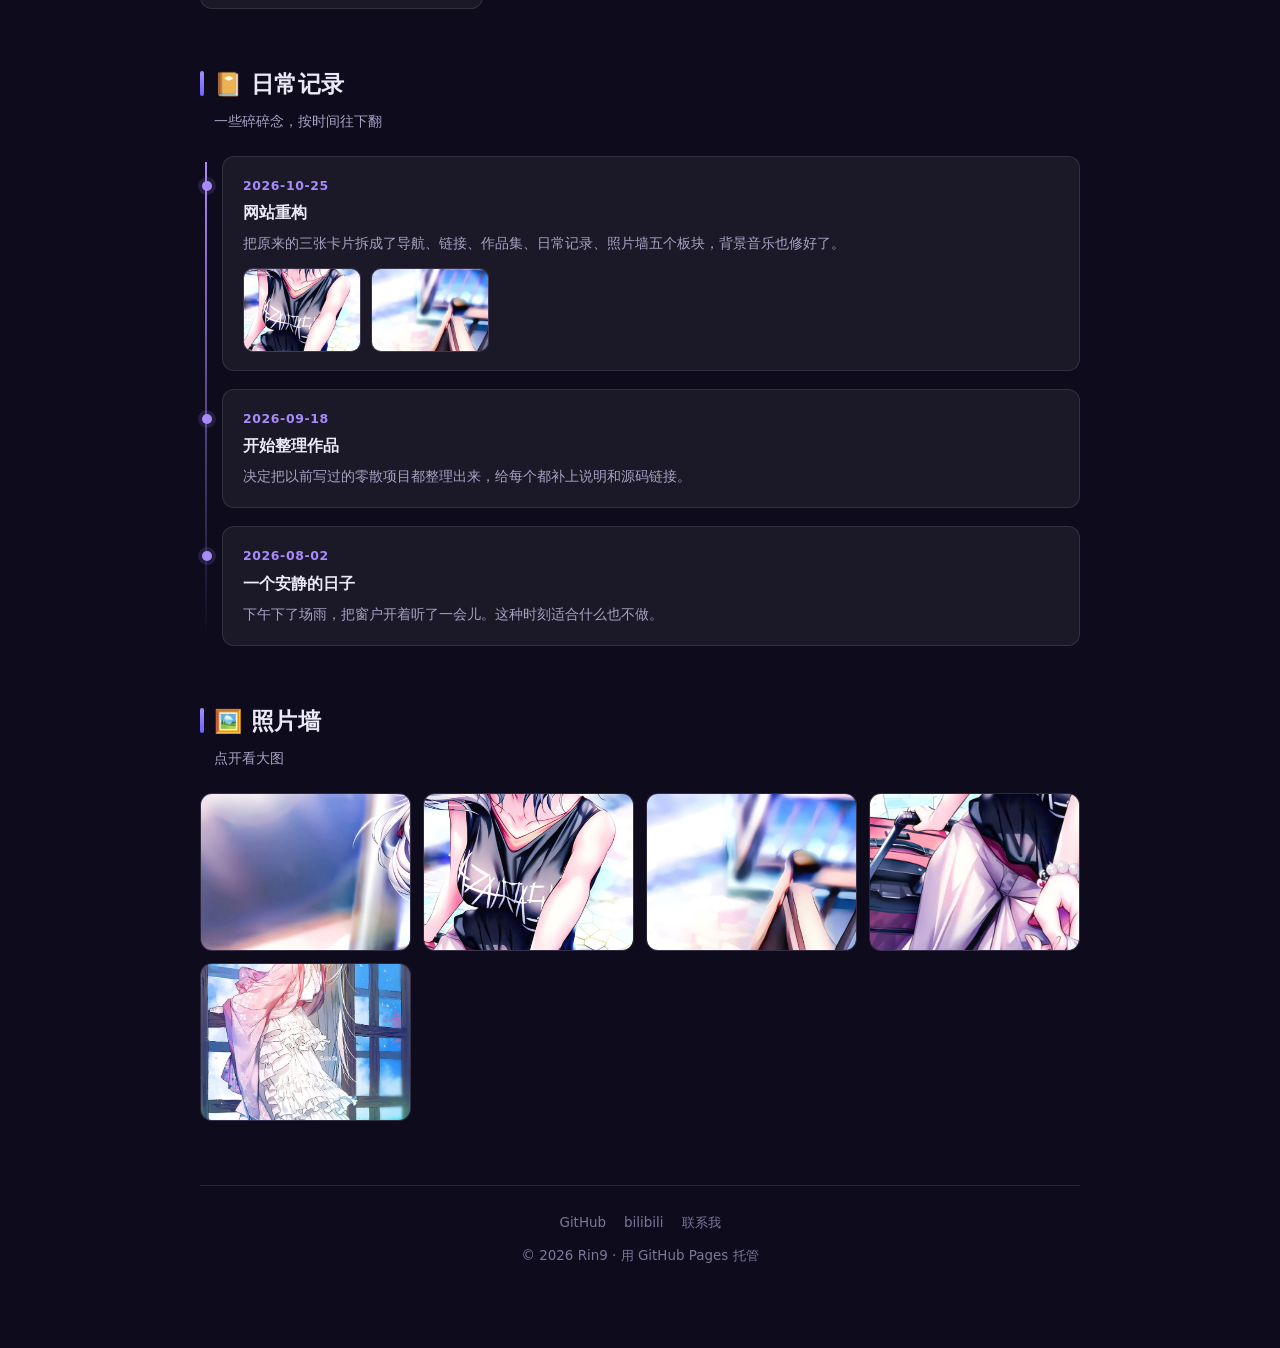
==== commit f96959c2: "新增内容接料管线与成长里程碑板块 管线（tools/ingest.py + inbox/）： - 图片丢进 inbox/，写 manifest.json，跑一条命令即可导入站点 - 自动压缩为 web" ====
--- a/index.html
+++ b/index.html
@@ -19,10 +19,11 @@
 
             <div class="nav-links" id="navLinks">
                 <a href="#home">首页</a>
-                <a href="#links">链接</a>
+                <a href="#milestones">里程碑</a>
                 <a href="#works">作品集</a>
                 <a href="#notes">日常记录</a>
                 <a href="#gallery">照片墙</a>
+                <a href="#links">链接</a>
             </div>
 
             <div class="nav-tools">
@@ -65,6 +66,15 @@
             <div class="card reveal">
                 <div class="links-grid" id="linksGrid"></div>
             </div>
+        </section>
+
+        <!-- ============ 成长里程碑 ============ -->
+        <section class="section" id="milestones">
+            <div class="section-head">
+                <h2>🏔️ 成长里程碑</h2>
+                <p>那些回想起来会感慨的时刻</p>
+            </div>
+            <div class="milestone-list" id="milestoneList"></div>
         </section>
 
         <!-- ============ 作品集 ============ -->
--- a/css/style.css
+++ b/css/style.css
@@ -346,7 +346,60 @@
 .link-item .name { display: block; margin-top: 6px; font-size: 0.88rem; color: var(--text-dim); }
 .link-item:hover .name { color: var(--text); }
 
-/* ---------- 7. 作品集 ---------- */
+/* ---------- 7. 成长里程碑 ---------- */
+.milestone-list { display: flex; flex-direction: column; gap: 14px; }
+
+.milestone {
+    display: flex;
+    gap: 16px;
+    align-items: flex-start;
+    padding: 20px 22px;
+    background: var(--card);
+    backdrop-filter: var(--blur);
+    -webkit-backdrop-filter: var(--blur);
+    border: 1px solid var(--border);
+    border-radius: var(--radius);
+    position: relative;
+    overflow: hidden;
+    transition: all 0.3s var(--ease);
+}
+
+.milestone::after {
+    content: "";
+    position: absolute;
+    inset: 0 auto 0 0;
+    width: 3px;
+    background: linear-gradient(var(--accent), var(--accent-2));
+    opacity: 0.55;
+}
+
+.milestone:hover {
+    background: var(--card-hover);
+    border-color: var(--accent);
+    transform: translateX(3px);
+}
+
+.milestone-icon {
+    flex: none;
+    width: 46px;
+    height: 46px;
+    display: grid;
+    place-items: center;
+    font-size: 1.5rem;
+    border-radius: 14px;
+    background: var(--accent-soft);
+    border: 1px solid var(--border);
+}
+
+.milestone-body { flex: 1; min-width: 0; }
+
+.milestone-title {
+    font-size: 1.05rem;
+    font-weight: 700;
+    margin: 3px 0 6px;
+}
+
+/* ---------- 8. 作品集 ---------- */
 .filter-bar {
     display: flex;
     gap: 8px;
@@ -377,18 +430,42 @@
     display: grid;
     grid-template-columns: repeat(auto-fill, minmax(240px, 1fr));
     gap: 16px;
+    align-items: start;   /* 有封面/无封面的卡片各自按内容高度，不强行拉伸 */
 }
 
 .work-card {
     display: flex;
     flex-direction: column;
     gap: 10px;
-    padding: 20px;
+    padding: 0;
+    overflow: hidden;
     background: var(--card);
     border: 1px solid var(--border);
     border-radius: var(--radius-sm);
     transition: all 0.3s var(--ease);
 }
+
+/* 作品封面 */
+.work-cover {
+    width: 100%;
+    aspect-ratio: 16 / 9;
+    overflow: hidden;
+    border-bottom: 1px solid var(--border);
+}
+
+.work-cover img {
+    width: 100%;
+    height: 100%;
+    object-fit: cover;
+    transition: transform 0.5s var(--ease);
+}
+
+.work-card:hover .work-cover img { transform: scale(1.06); }
+
+.work-card > *:not(.work-cover) { margin-left: 20px; margin-right: 20px; }
+.work-card > .work-cover { margin: 0; }
+.work-card > .work-top { margin-top: 18px; }
+.work-card > .work-links { margin-bottom: 18px; }
 
 .work-card:hover {
     background: var(--card-hover);
@@ -436,7 +513,7 @@
 .work-links { display: flex; gap: 14px; font-size: 0.82rem; color: var(--accent); }
 .work-links a:hover { text-decoration: underline; }
 
-/* ---------- 8. 日常记录 ---------- */
+/* ---------- 9. 日常记录 ---------- */
 .timeline { position: relative; padding-left: 22px; }
 
 .timeline::before {
@@ -483,7 +560,31 @@
 .entry-title { font-size: 1rem; font-weight: 700; margin: 3px 0 6px; }
 .entry-text { font-size: 0.88rem; color: var(--text-dim); }
 
-/* ---------- 9. 照片墙 ---------- */
+/* 记录配图 */
+.entry-imgs {
+    display: flex;
+    gap: 10px;
+    margin-top: 12px;
+    flex-wrap: wrap;
+}
+
+.entry-imgs img {
+    width: 118px;
+    height: 84px;
+    object-fit: cover;
+    border-radius: 10px;
+    border: 1px solid var(--border);
+    cursor: zoom-in;
+    background: linear-gradient(135deg, var(--accent-soft), transparent);
+    transition: transform 0.35s var(--ease), border-color 0.35s var(--ease);
+}
+
+.entry-imgs img:hover {
+    transform: scale(1.06);
+    border-color: var(--accent);
+}
+
+/* ---------- 10. 照片墙 ---------- */
 .gallery {
     display: grid;
     grid-template-columns: repeat(auto-fill, minmax(180px, 1fr));
@@ -497,13 +598,14 @@
     border: 1px solid var(--border);
     aspect-ratio: 4 / 3;
     cursor: zoom-in;
-    background: var(--card);
+    background: linear-gradient(135deg, var(--accent-soft), transparent);
 }
 
 .gallery-item img {
     width: 100%;
     height: 100%;
     object-fit: cover;
+    background: var(--card);
     transition: transform 0.5s var(--ease);
 }
 
@@ -567,7 +669,7 @@
     font-size: 0.88rem;
 }
 
-/* ---------- 10. 页脚 ---------- */
+/* ---------- 11. 页脚 ---------- */
 .footer {
     margin-top: 64px;
     padding-top: 26px;
@@ -580,7 +682,7 @@
 .footer-links { display: flex; justify-content: center; gap: 18px; margin-bottom: 10px; }
 .footer-links a:hover { color: var(--accent); }
 
-/* ---------- 11. 回到顶部 ---------- */
+/* ---------- 12. 回到顶部 ---------- */
 .to-top {
     position: fixed;
     right: 22px;
@@ -606,7 +708,7 @@
 .to-top.show { opacity: 1; pointer-events: auto; transform: translateY(0); }
 .to-top:hover { border-color: var(--accent); background: var(--accent-soft); }
 
-/* ---------- 12. 滚动入场 ---------- */
+/* ---------- 13. 滚动入场 ---------- */
 .reveal {
     opacity: 0;
     transform: translateY(22px);
@@ -615,7 +717,7 @@
 
 .reveal.in { opacity: 1; transform: none; }
 
-/* ---------- 13. 响应式 ---------- */
+/* ---------- 14. 响应式 ---------- */
 @media (max-width: 720px) {
     .hero { grid-template-columns: 1fr; text-align: center; justify-items: center; }
     .hero-actions { justify-content: center; }
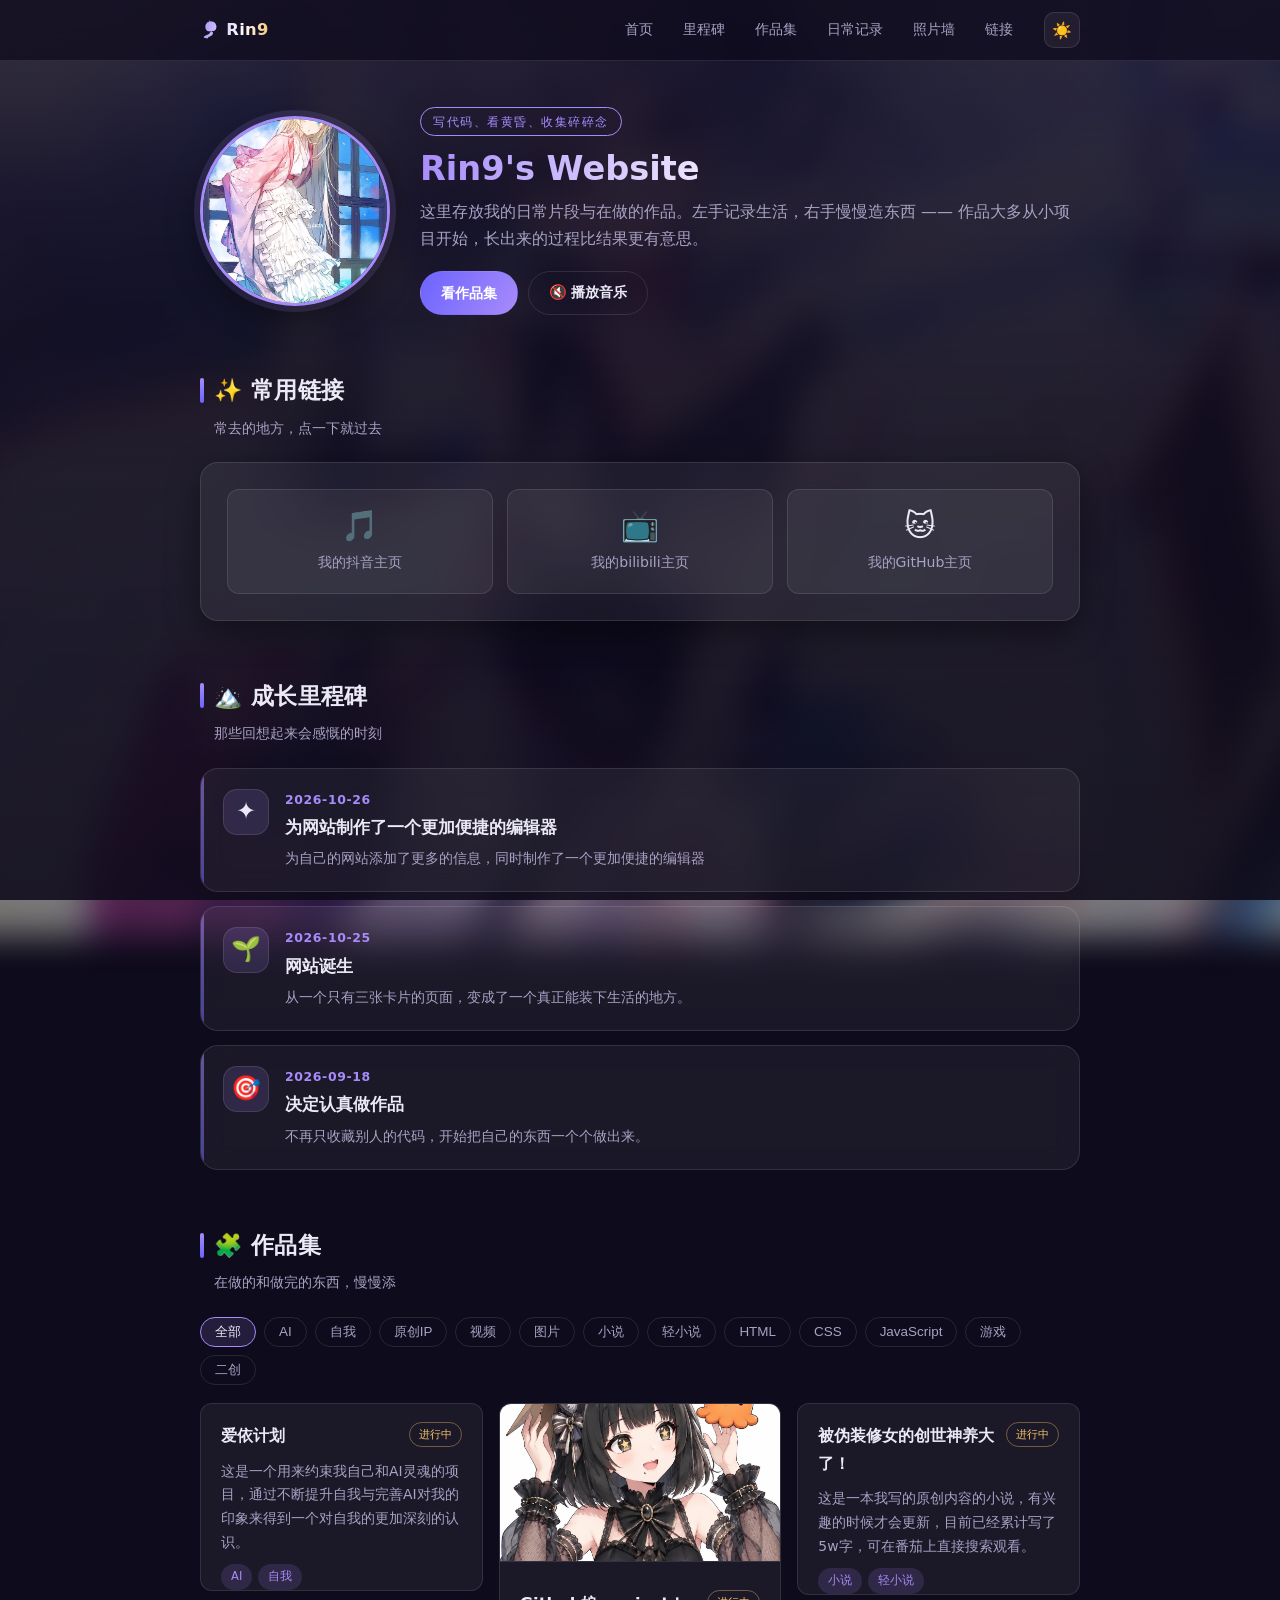
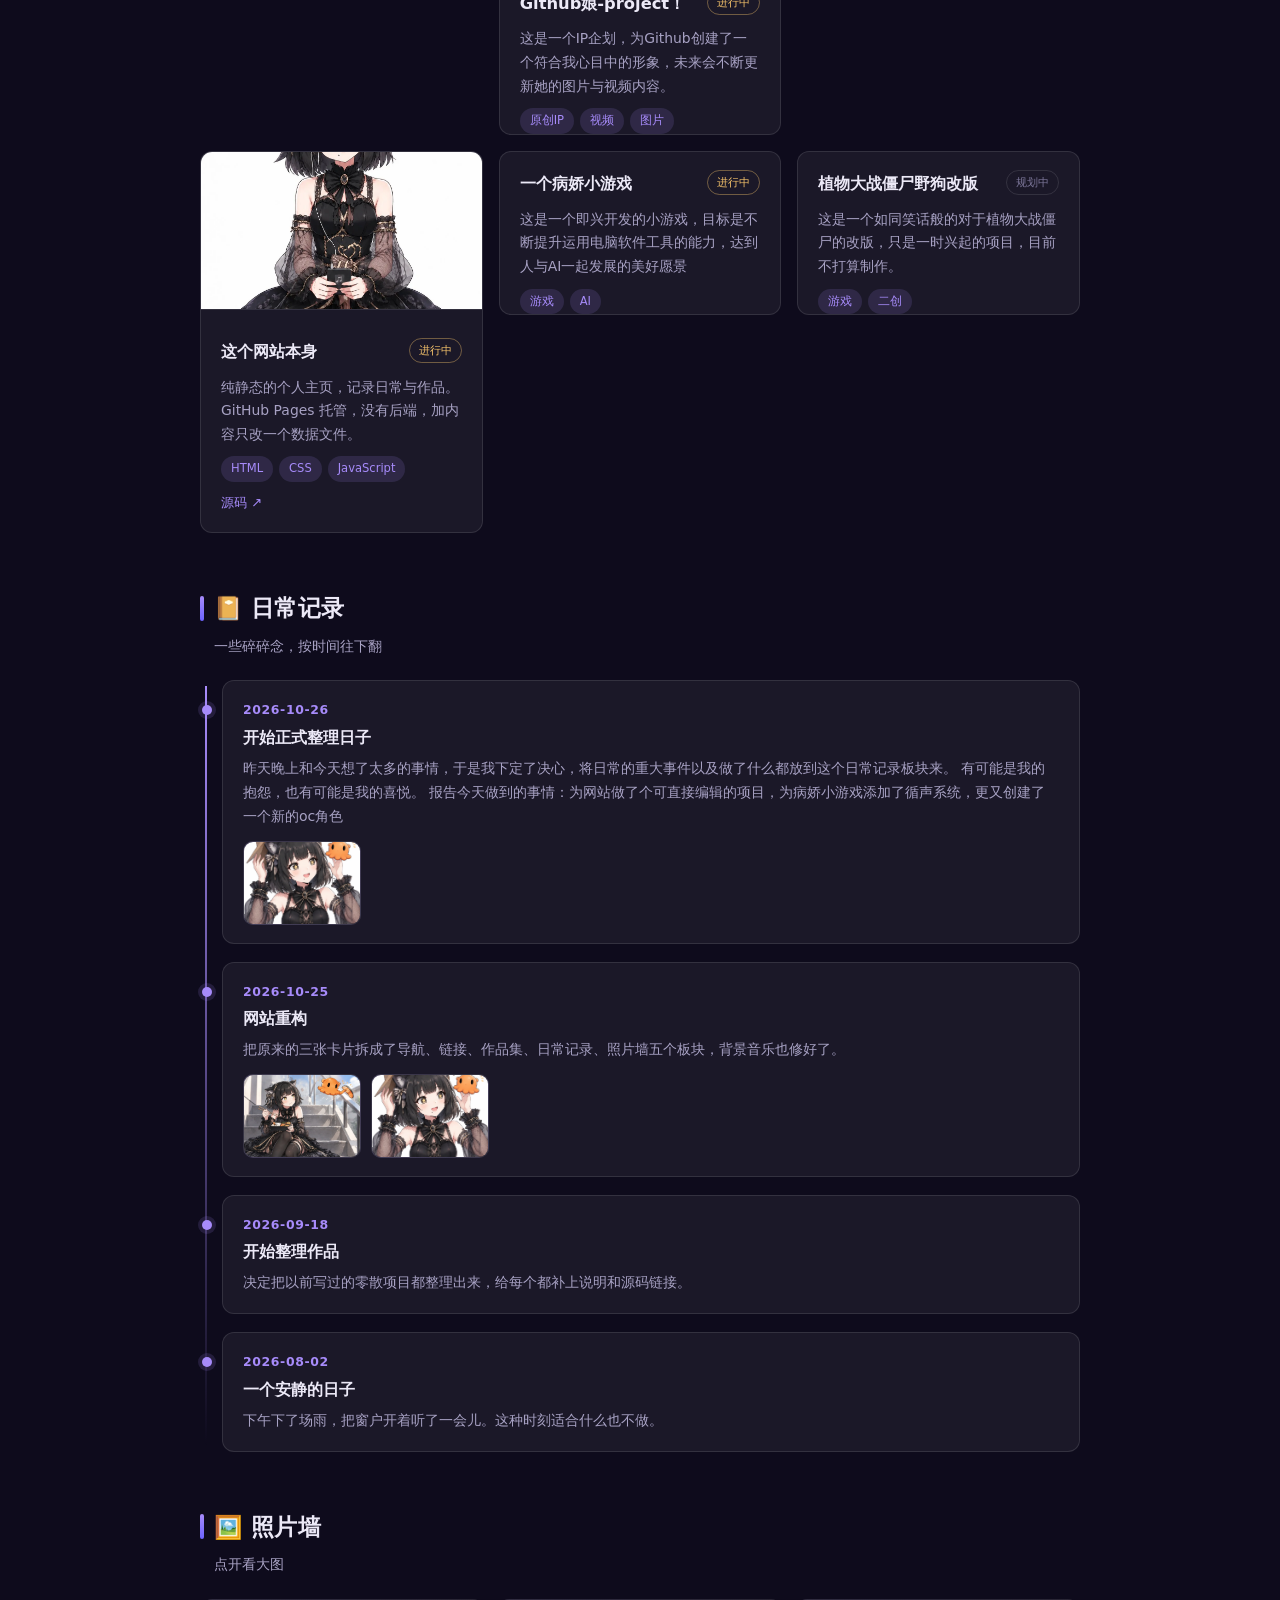
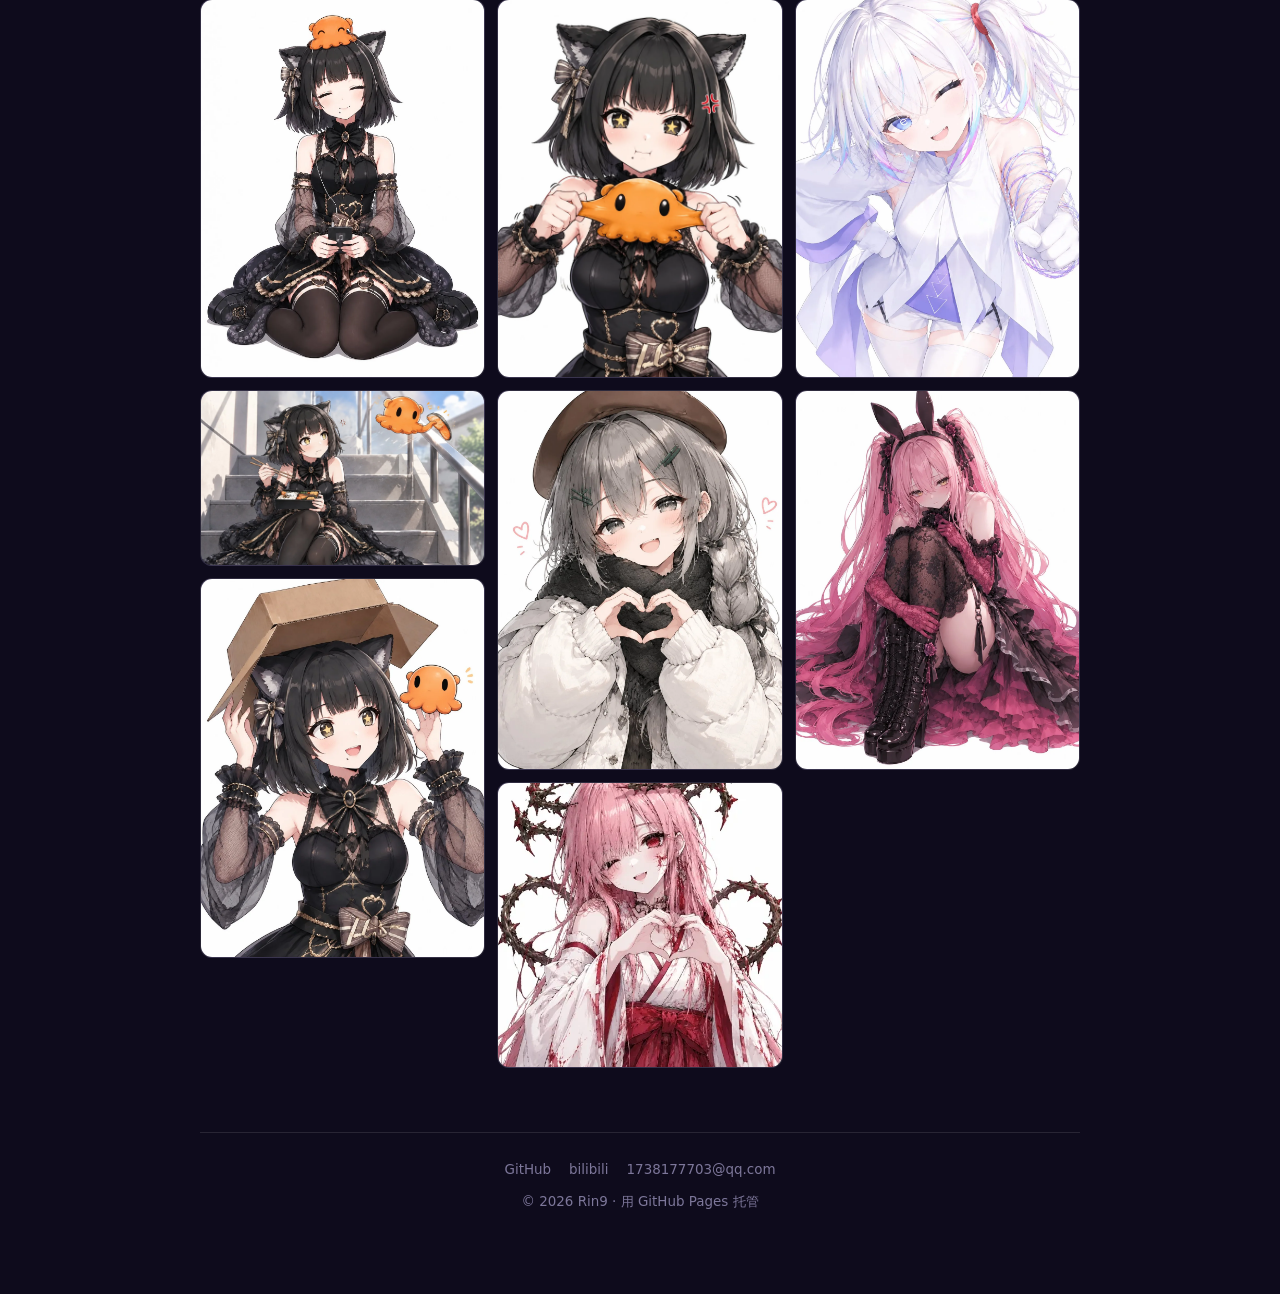
==== commit e5e2c8f2: "更新站点内容：真实作品、日常记录、里程碑与联系方式 内容（用户在编辑器里填写）： - 基本资料邮箱改为 1738177703@qq.com - 常用链接改为真实的抖音 / bilibili / Git" ====
--- a/index.html
+++ b/index.html
@@ -110,7 +110,7 @@
             <div class="footer-links">
                 <a href="https://github.com/OoRin9oO" target="_blank" rel="noopener">GitHub</a>
                 <a href="https://bilibili.com" target="_blank" rel="noopener">bilibili</a>
-                <a href="mailto:your-mail@example.com">联系我</a>
+                <a href="mailto:your-mail@example.com" id="mailLink">联系我</a>
             </div>
             <div>© <span id="year">2026</span> Rin9 · 用 GitHub Pages 托管</div>
         </footer>
--- a/css/style.css
+++ b/css/style.css
@@ -584,11 +584,11 @@
     border-color: var(--accent);
 }
 
-/* ---------- 10. 照片墙 ---------- */
+/* ---------- 10. 照片墙 ----------
+   用 CSS 多列实现瀑布流：图片按原始比例完整显示，不裁剪、不拉伸 */
 .gallery {
-    display: grid;
-    grid-template-columns: repeat(auto-fill, minmax(180px, 1fr));
-    gap: 12px;
+    columns: 4 220px;
+    column-gap: 12px;
 }
 
 .gallery-item {
@@ -596,28 +596,31 @@
     overflow: hidden;
     border-radius: var(--radius-sm);
     border: 1px solid var(--border);
-    aspect-ratio: 4 / 3;
+    margin-bottom: 12px;
+    break-inside: avoid;
+    -webkit-column-break-inside: avoid;
+    page-break-inside: avoid;
     cursor: zoom-in;
     background: linear-gradient(135deg, var(--accent-soft), transparent);
+    display: block;
 }
 
 .gallery-item img {
     width: 100%;
-    height: 100%;
-    object-fit: cover;
-    background: var(--card);
+    height: auto;          /* 保持原始比例，绝不裁剪 */
+    display: block;
     transition: transform 0.5s var(--ease);
 }
 
-.gallery-item:hover img { transform: scale(1.08); }
+.gallery-item:hover img { transform: scale(1.05); }
 
 .gallery-item figcaption {
     position: absolute;
     inset: auto 0 0 0;
-    padding: 16px 12px 8px;
+    padding: 20px 12px 9px;
     font-size: 0.8rem;
     color: #fff;
-    background: linear-gradient(transparent, rgba(0, 0, 0, 0.75));
+    background: linear-gradient(transparent, rgba(0, 0, 0, 0.8));
     transform: translateY(100%);
     transition: transform 0.35s var(--ease);
 }
@@ -640,7 +643,10 @@
 
 .lightbox img {
     max-width: min(900px, 92vw);
-    max-height: 82vh;
+    max-height: 86vh;
+    width: auto;
+    height: auto;
+    object-fit: contain;   /* 完整显示原图，不裁剪 */
     border-radius: var(--radius-sm);
     box-shadow: 0 20px 60px rgba(0, 0, 0, 0.6);
 }
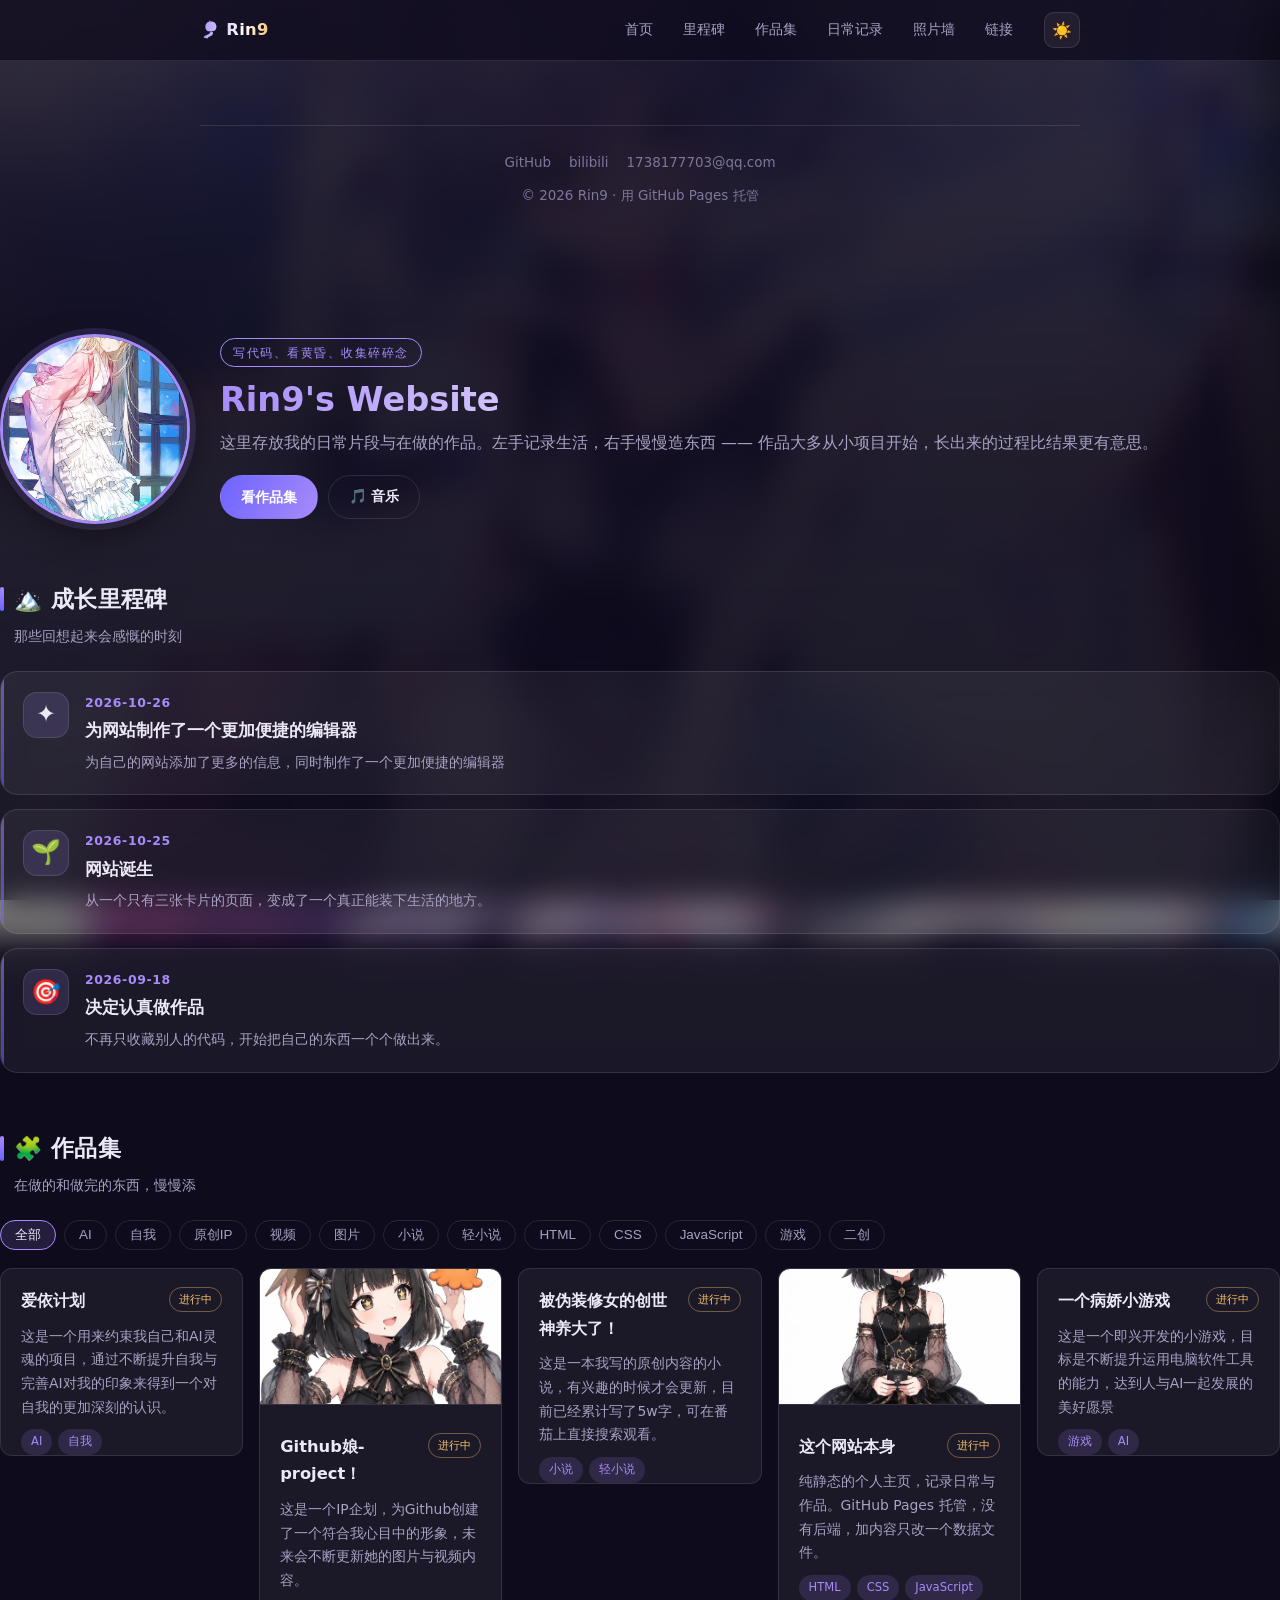
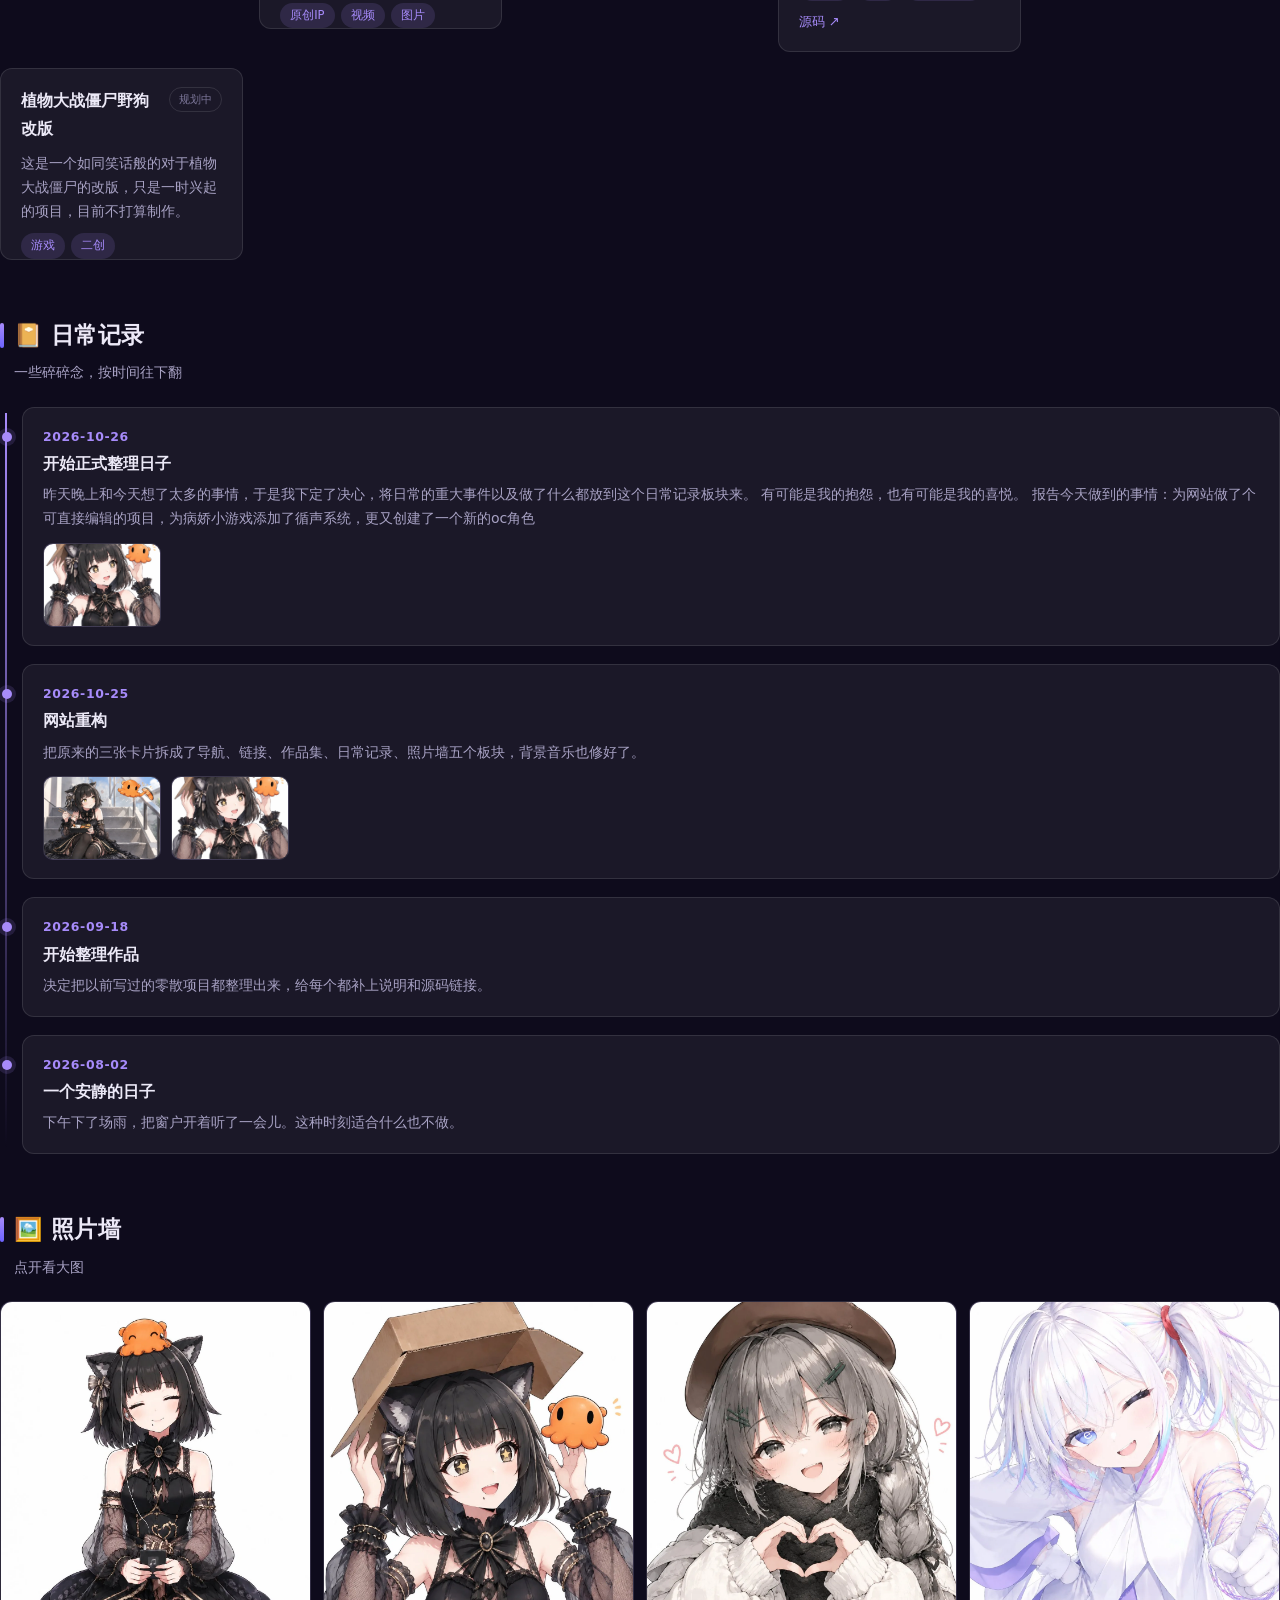
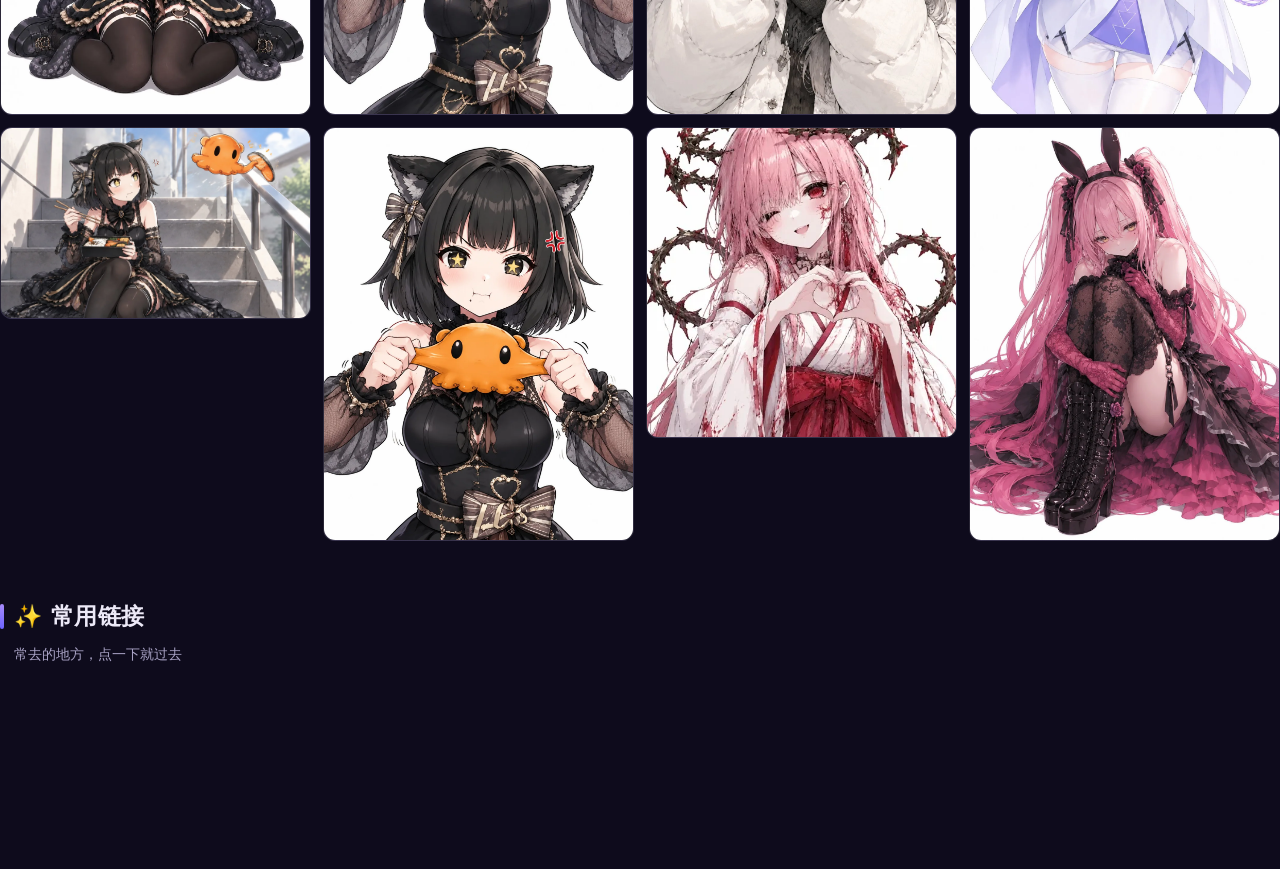
==== commit 88ecf41b: "三大功能：页面布局编辑 + 撤销重做与排序 + 音乐聚合器 1) 页面布局可调（容器与内容的位置） - data.js 新增 layout（order 顺序 / pinned 钉住 / hidden " ====
--- a/index.html
+++ b/index.html
@@ -46,10 +46,10 @@
 
                 <div class="hero-actions">
                     <a class="btn" href="#works">看作品集</a>
-                    <button class="btn ghost" id="musicBtn" aria-pressed="false">🔇 播放音乐</button>
+                    <button class="btn ghost" id="musicBtn" aria-pressed="false">🎵 音乐</button>
                 </div>
 
-                <!-- 背景音乐：优先用 data.js 里配置的路径 -->
+                <!-- 背景音乐：由音乐聚合器控制 -->
                 <audio id="bgm" loop preload="none">
                     <source id="bgmSource" src="music/bgm.wav" type="audio/wav">
                     您的浏览器不支持音频播放。
@@ -124,11 +124,51 @@
         <div class="lightbox-cap" id="lightboxCap"></div>
     </div>
 
+    <!-- ============ 音乐聚合器 ============ -->
+    <div class="music-panel" id="musicPanel" aria-hidden="true">
+        <div class="music-head">
+            <div>
+                <div class="music-title" id="musicNowTitle">未在播放</div>
+                <div class="music-artist" id="musicNowArtist">选一首歌开始吧</div>
+            </div>
+            <button class="icon-btn sm" id="musicClose" aria-label="关闭播放器">✕</button>
+        </div>
+
+        <div class="music-progress">
+            <span id="musicCur">0:00</span>
+            <input type="range" id="musicSeek" min="0" max="100" value="0" step="0.1">
+            <span id="musicDur">0:00</span>
+        </div>
+
+        <div class="music-controls">
+            <button class="icon-btn" id="musicPrev" title="上一首">⏮</button>
+            <button class="btn" id="musicToggle" style="min-width:92px">▶ 播放</button>
+            <button class="icon-btn" id="musicNext" title="下一首">⏭</button>
+            <button class="icon-btn" id="musicLoop" title="循环模式">🔁</button>
+            <button class="icon-btn" id="musicVolume" title="音量">🔊</button>
+        </div>
+
+        <div class="music-section">
+            <div class="music-section-head">
+                <span>歌单</span>
+                <select class="sel" id="musicPlaylistSel" style="max-width:150px"></select>
+            </div>
+            <div class="music-list" id="musicList"></div>
+        </div>
+
+        <a class="music-more" href="music.html">
+            🎧 听更多我推荐的音乐
+            <span>→</span>
+        </a>
+    </div>
+    <div class="music-backdrop" id="musicBackdrop"></div>
+
     <!-- 回到顶部 -->
     <button class="to-top" id="toTop" aria-label="回到顶部">↑</button>
 
     <!-- 数据先行，视图随后 -->
     <script src="js/data.js"></script>
     <script src="js/main.js"></script>
+    <script src="js/player.js"></script>
 </body>
 </html>
--- a/css/style.css
+++ b/css/style.css
@@ -723,13 +723,255 @@
 
 .reveal.in { opacity: 1; transform: none; }
 
-/* ---------- 14. 响应式 ---------- */
+/* ---------- 15. 钉住的板块 ---------- */
+.section.pinned {
+    position: sticky;
+    top: 64px;
+    z-index: 30;
+    background: var(--bg-2);
+    box-shadow: 0 8px 30px rgba(0, 0, 0, 0.22);
+    border-radius: var(--radius);
+    padding-left: 18px;
+    padding-right: 18px;
+    border: 1px solid var(--border);
+}
+
+.section.pinned::before {
+    content: "📌";
+    position: absolute;
+    top: 10px;
+    right: 14px;
+    font-size: 0.8rem;
+    opacity: 0.5;
+}
+
+/* ---------- 16. 音乐聚合器 ---------- */
+.music-backdrop {
+    position: fixed; inset: 0; z-index: 190;
+    background: rgba(8, 6, 16, 0.6);
+    backdrop-filter: blur(3px);
+    opacity: 0;
+    pointer-events: none;
+    transition: opacity 0.3s var(--ease);
+}
+.music-backdrop.show { opacity: 1; pointer-events: auto; }
+
+.music-panel {
+    position: fixed;
+    top: 0; right: 0; bottom: 0;
+    width: min(360px, 92vw);
+    z-index: 200;
+    background: var(--bg-2);
+    border-left: 1px solid var(--border);
+    box-shadow: -18px 0 50px rgba(0, 0, 0, 0.4);
+    transform: translateX(100%);
+    transition: transform 0.32s var(--ease);
+    display: flex;
+    flex-direction: column;
+    padding: 18px;
+    overflow-y: auto;
+}
+.music-panel.open { transform: translateX(0); }
+
+.music-head {
+    display: flex; align-items: flex-start; gap: 10px;
+    margin-bottom: 16px;
+}
+.music-head > div { flex: 1; min-width: 0; }
+.music-title {
+    font-weight: 700; font-size: 1rem;
+    overflow: hidden; text-overflow: ellipsis; white-space: nowrap;
+}
+.music-artist { font-size: 0.78rem; color: var(--dim); margin-top: 2px; }
+
+.music-progress {
+    display: flex; align-items: center; gap: 9px;
+    margin-bottom: 14px;
+    font-size: 0.72rem; color: var(--dim);
+    font-variant-numeric: tabular-nums;
+}
+.music-progress input[type="range"] { flex: 1; accent-color: var(--accent); cursor: pointer; }
+
+.music-controls {
+    display: flex; align-items: center; gap: 8px;
+    margin-bottom: 20px; flex-wrap: wrap;
+}
+
+.music-section { margin-bottom: 18px; }
+.music-section-head {
+    display: flex; align-items: center; justify-content: space-between;
+    gap: 10px; margin-bottom: 9px;
+    font-size: 0.8rem; font-weight: 700; color: var(--dim);
+}
+.music-section-head .sel { padding: 5px 9px; font-size: 0.78rem; }
+
+.music-list { display: flex; flex-direction: column; gap: 3px; }
+
+.music-item {
+    display: flex; align-items: center; gap: 9px;
+    padding: 7px 9px;
+    border-radius: 9px;
+    cursor: pointer;
+    transition: background 0.18s;
+}
+.music-item:hover { background: rgba(167, 139, 250, 0.12); }
+.music-item.playing { background: rgba(167, 139, 250, 0.18); }
+.music-item.playing .mi-title { color: var(--accent); }
+
+.mi-idx { width: 12px; font-size: 0.7rem; color: var(--accent); text-align: center; flex: none; }
+.mi-cover {
+    width: 34px; height: 34px; flex: none;
+    border-radius: 7px;
+    background: linear-gradient(135deg, var(--accent-soft), transparent);
+    background-size: cover; background-position: center;
+    border: 1px solid var(--border);
+}
+.mi-info { flex: 1; min-width: 0; display: flex; flex-direction: column; }
+.mi-title {
+    font-size: 0.82rem; font-weight: 600;
+    overflow: hidden; text-overflow: ellipsis; white-space: nowrap;
+}
+.mi-artist { font-size: 0.72rem; color: var(--faint); }
+.mi-dur { font-size: 0.7rem; color: var(--faint); font-variant-numeric: tabular-nums; }
+
+.music-empty {
+    padding: 18px; text-align: center;
+    color: var(--faint); font-size: 0.82rem;
+    border: 1px dashed var(--border); border-radius: var(--radius-sm);
+}
+
+.music-more {
+    display: flex; align-items: center; justify-content: space-between;
+    margin-top: auto; padding: 12px 15px;
+    border-radius: var(--radius-sm);
+    background: linear-gradient(120deg, rgba(167, 139, 250, 0.16), rgba(124, 92, 240, 0.1));
+    border: 1px solid var(--border);
+    color: var(--text); text-decoration: none;
+    font-size: 0.85rem; font-weight: 600;
+    transition: all 0.22s var(--ease);
+}
+.music-more:hover {
+    border-color: var(--accent);
+    transform: translateY(-1px);
+    box-shadow: 0 6px 20px rgba(124, 92, 240, 0.22);
+}
+
+/* ---------- 17. 音乐推荐页 ---------- */
+body.music-page { background-attachment: fixed; }
+
+.page-top {
+    height: 58px;
+    display: flex; align-items: center; gap: 14px;
+    padding: 0 clamp(16px, 5vw, 40px);
+    background: var(--bg-2);
+    border-bottom: 1px solid var(--border);
+    position: sticky; top: 0; z-index: 50;
+    backdrop-filter: var(--blur);
+    -webkit-backdrop-filter: var(--blur);
+}
+.back-link {
+    color: var(--dim); text-decoration: none;
+    font-size: 0.85rem; font-weight: 600;
+    transition: color 0.2s;
+}
+.back-link:hover { color: var(--accent); }
+.page-top-right { margin-left: auto; }
+
+.music-page-main {
+    padding-top: 40px;
+    padding-bottom: 70px;
+    max-width: 1080px;   /* 音乐页比正文宽一些，网格排布更好看 */
+}
+
+.page-hero { text-align: center; margin-bottom: 46px; }
+.page-hero-icon { font-size: 3rem; margin-bottom: 12px; }
+.page-hero h1 { font-size: clamp(1.4rem, 4vw, 2rem); margin-bottom: 8px; }
+.page-hero p { color: var(--dim); font-size: 0.9rem; }
+
+.track-grid {
+    display: grid;
+    grid-template-columns: repeat(auto-fill, minmax(180px, 1fr));
+    gap: 14px;
+}
+
+.track-card {
+    background: var(--card);
+    border: 1px solid var(--border);
+    border-radius: var(--radius);
+    overflow: hidden;
+    cursor: pointer;
+    transition: all 0.26s var(--ease);
+}
+.track-card:hover {
+    transform: translateY(-3px);
+    border-color: var(--accent);
+    box-shadow: 0 10px 28px rgba(0, 0, 0, 0.25);
+}
+.tc-cover {
+    aspect-ratio: 1;
+    background: linear-gradient(135deg, var(--accent-soft), transparent);
+    background-size: cover; background-position: center;
+    display: grid; place-items: center;
+    position: relative;
+}
+.tc-play {
+    width: 42px; height: 42px; border-radius: 50%;
+    background: rgba(0, 0, 0, 0.55);
+    color: #fff; display: grid; place-items: center;
+    font-size: 0.9rem;
+    opacity: 0; transform: scale(0.85);
+    transition: all 0.25s var(--ease);
+}
+.track-card:hover .tc-play { opacity: 1; transform: scale(1); }
+.tc-info { padding: 11px 13px 13px; }
+.tc-title {
+    font-size: 0.88rem; font-weight: 600;
+    overflow: hidden; text-overflow: ellipsis; white-space: nowrap;
+}
+.tc-artist { font-size: 0.76rem; color: var(--faint); margin-top: 2px; }
+
+.rec-list { display: flex; flex-direction: column; gap: 10px; }
+.rec-card {
+    display: flex; align-items: center; gap: 14px;
+    padding: 15px 18px;
+    background: var(--card);
+    border: 1px solid var(--border);
+    border-radius: var(--radius);
+    text-decoration: none; color: var(--text);
+    transition: all 0.24s var(--ease);
+}
+.rec-card:hover {
+    border-color: var(--accent);
+    transform: translateX(4px);
+    background: var(--card-hover);
+}
+.rc-icon {
+    width: 42px; height: 42px; flex: none;
+    display: grid; place-items: center;
+    border-radius: 11px; font-size: 1.15rem;
+    background: var(--accent-soft);
+    border: 1px solid var(--border);
+}
+.rc-info { flex: 1; min-width: 0; }
+.rc-title { font-weight: 600; font-size: 0.92rem; }
+.rc-desc { font-size: 0.8rem; color: var(--dim); margin-top: 2px; }
+.rc-platform {
+    display: inline-block; margin-top: 6px;
+    font-size: 0.7rem; padding: 2px 8px;
+    border-radius: 999px;
+    background: rgba(167, 139, 250, 0.14);
+    color: var(--accent);
+}
+.rc-arrow { font-size: 1.1rem; color: var(--faint); flex: none; }
+
 @media (max-width: 720px) {
     .hero { grid-template-columns: 1fr; text-align: center; justify-items: center; }
-    .hero-actions { justify-content: center; }
+    .hero-actions { justify-items: center; }
     .avatar { width: 140px; height: 140px; }
     .hero-body h1 { font-size: 1.7rem; }
     .card { padding: 20px; }
+    .music-panel { width: 100vw; }
+    .track-grid { grid-template-columns: repeat(auto-fill, minmax(140px, 1fr)); }
 }
 
 @media (max-width: 620px) {
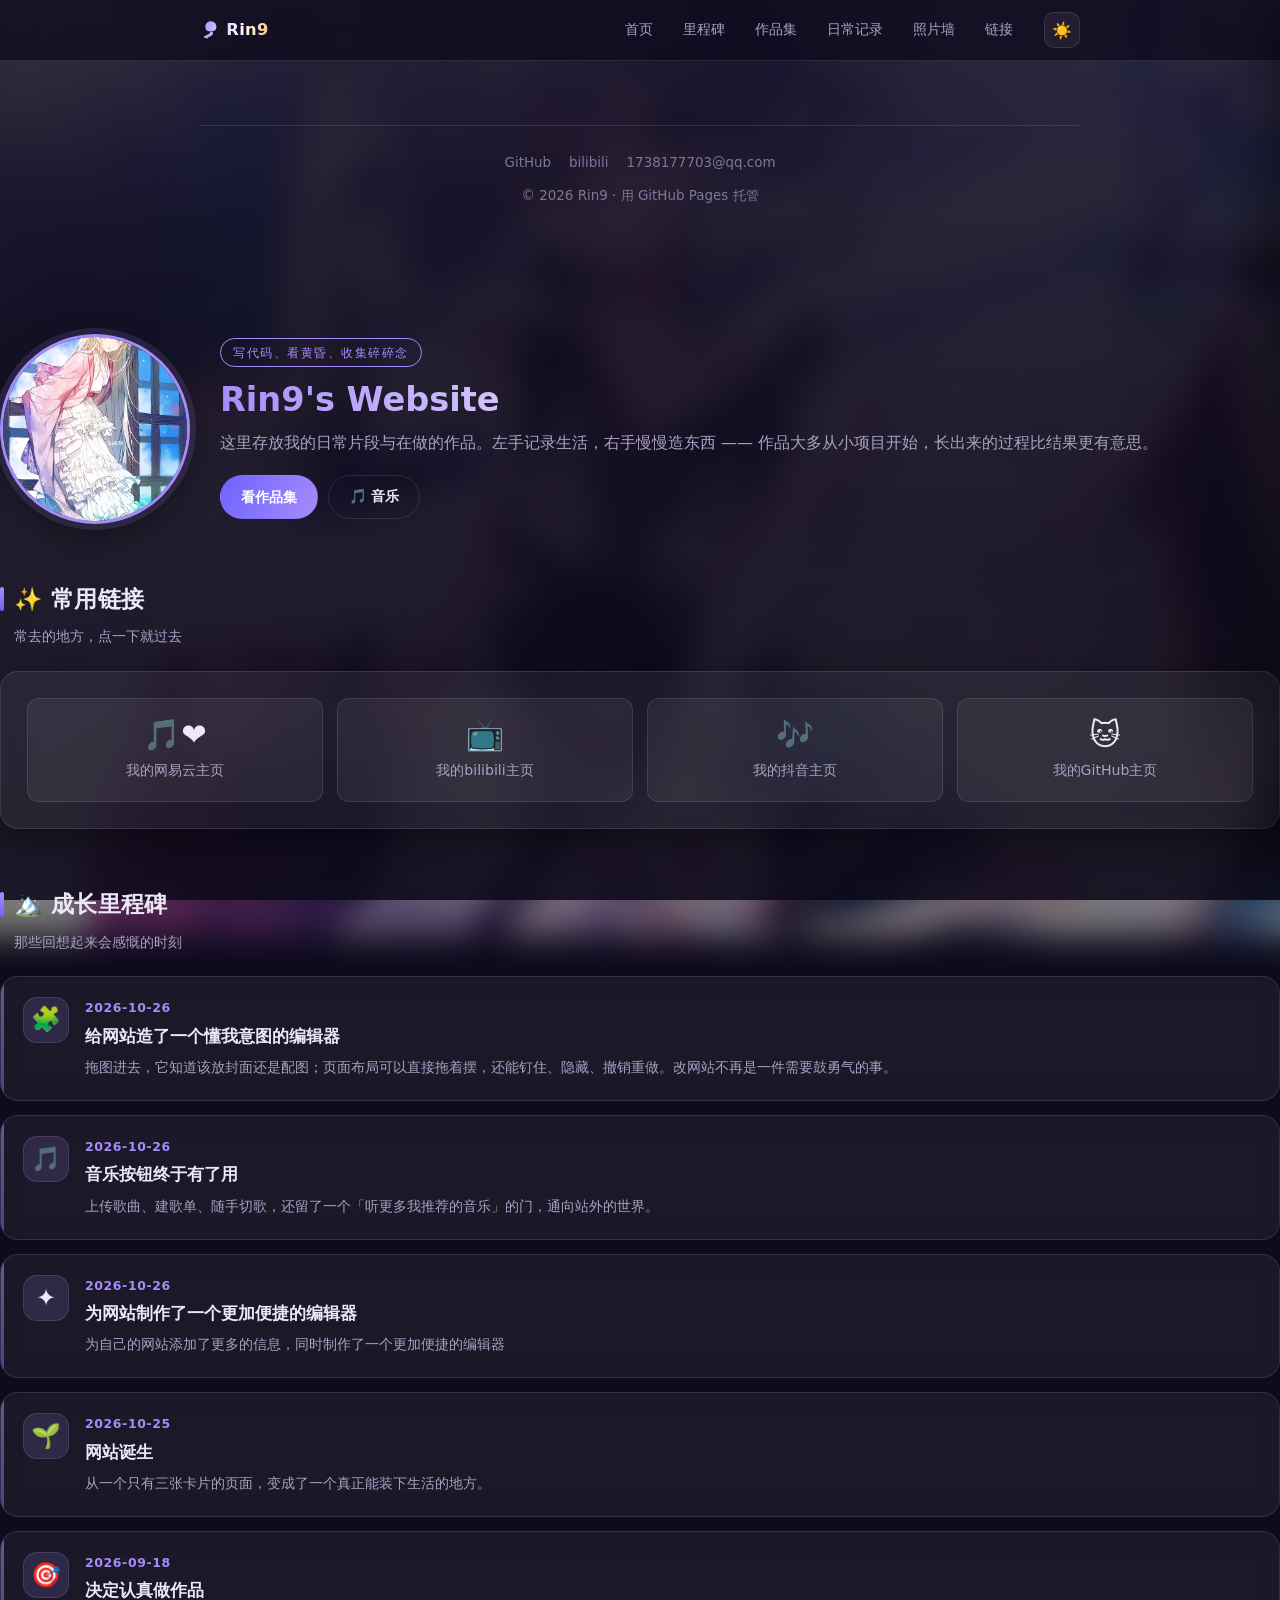
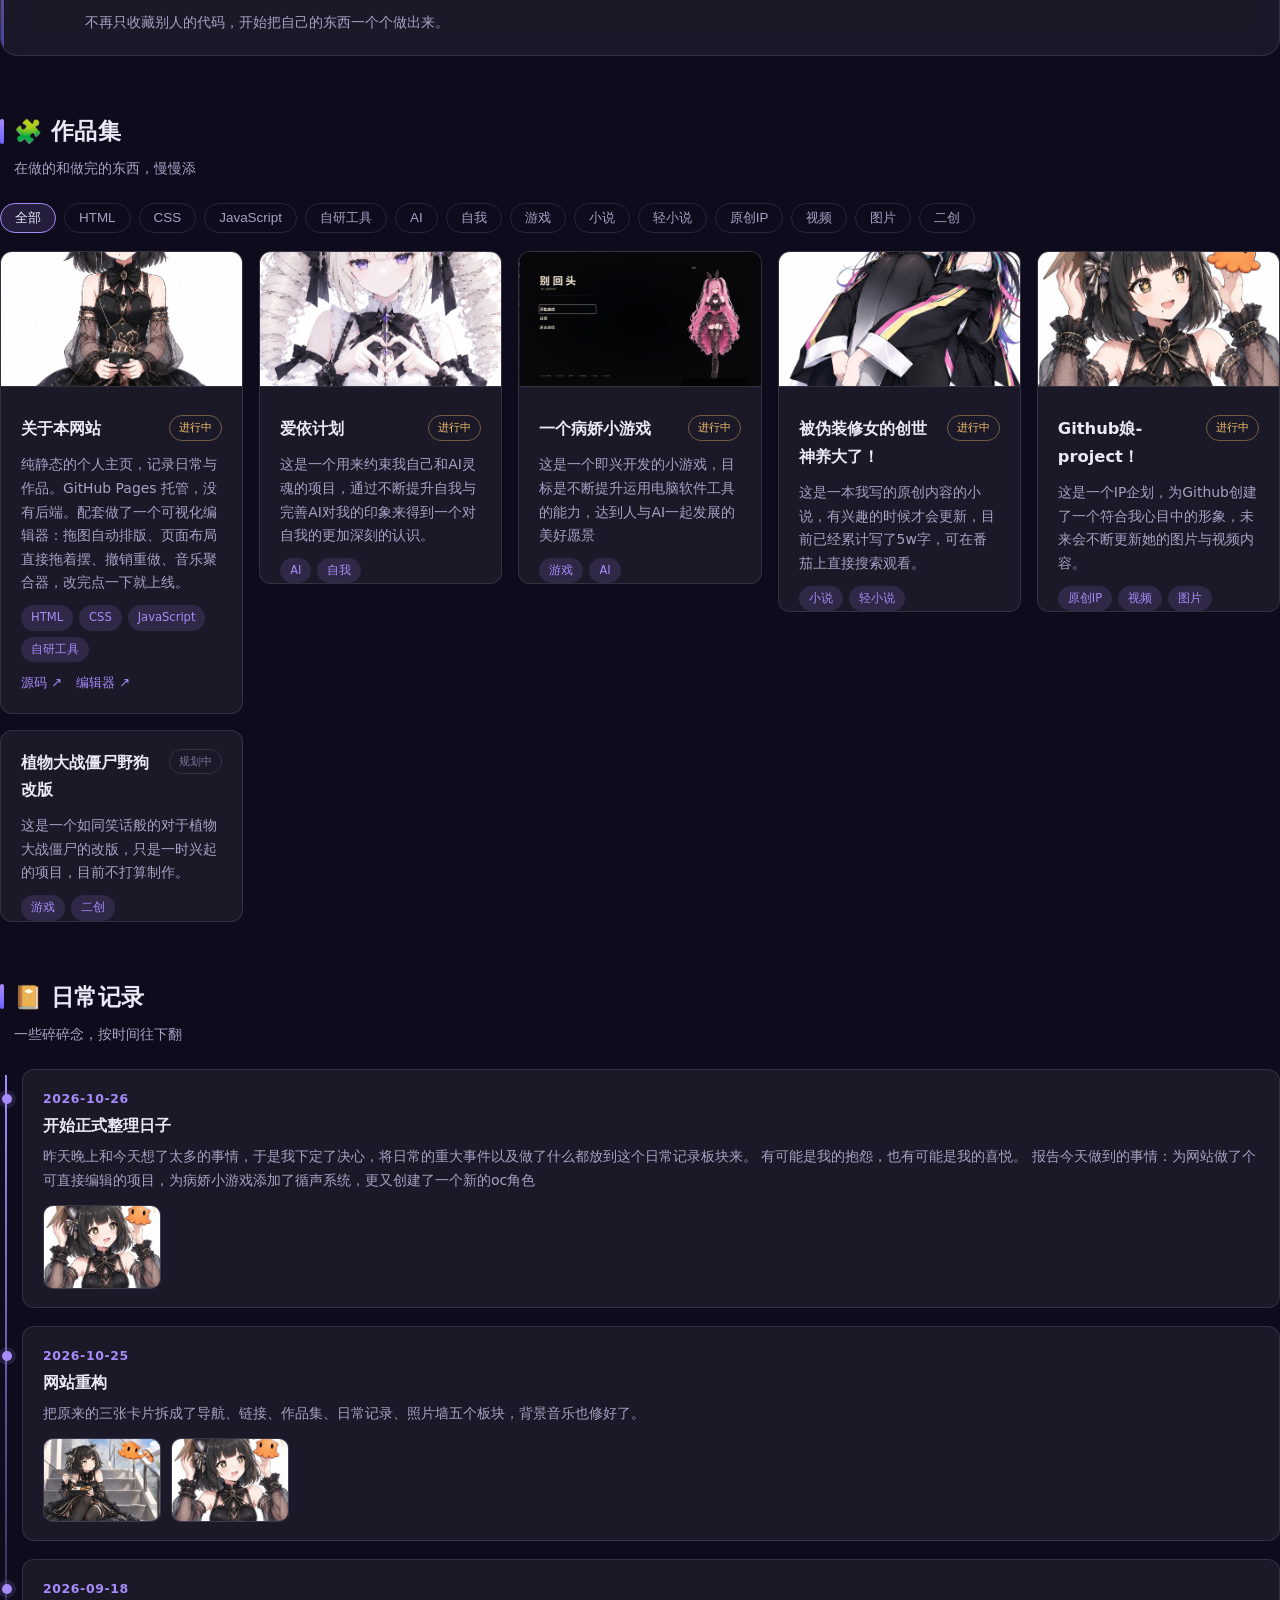
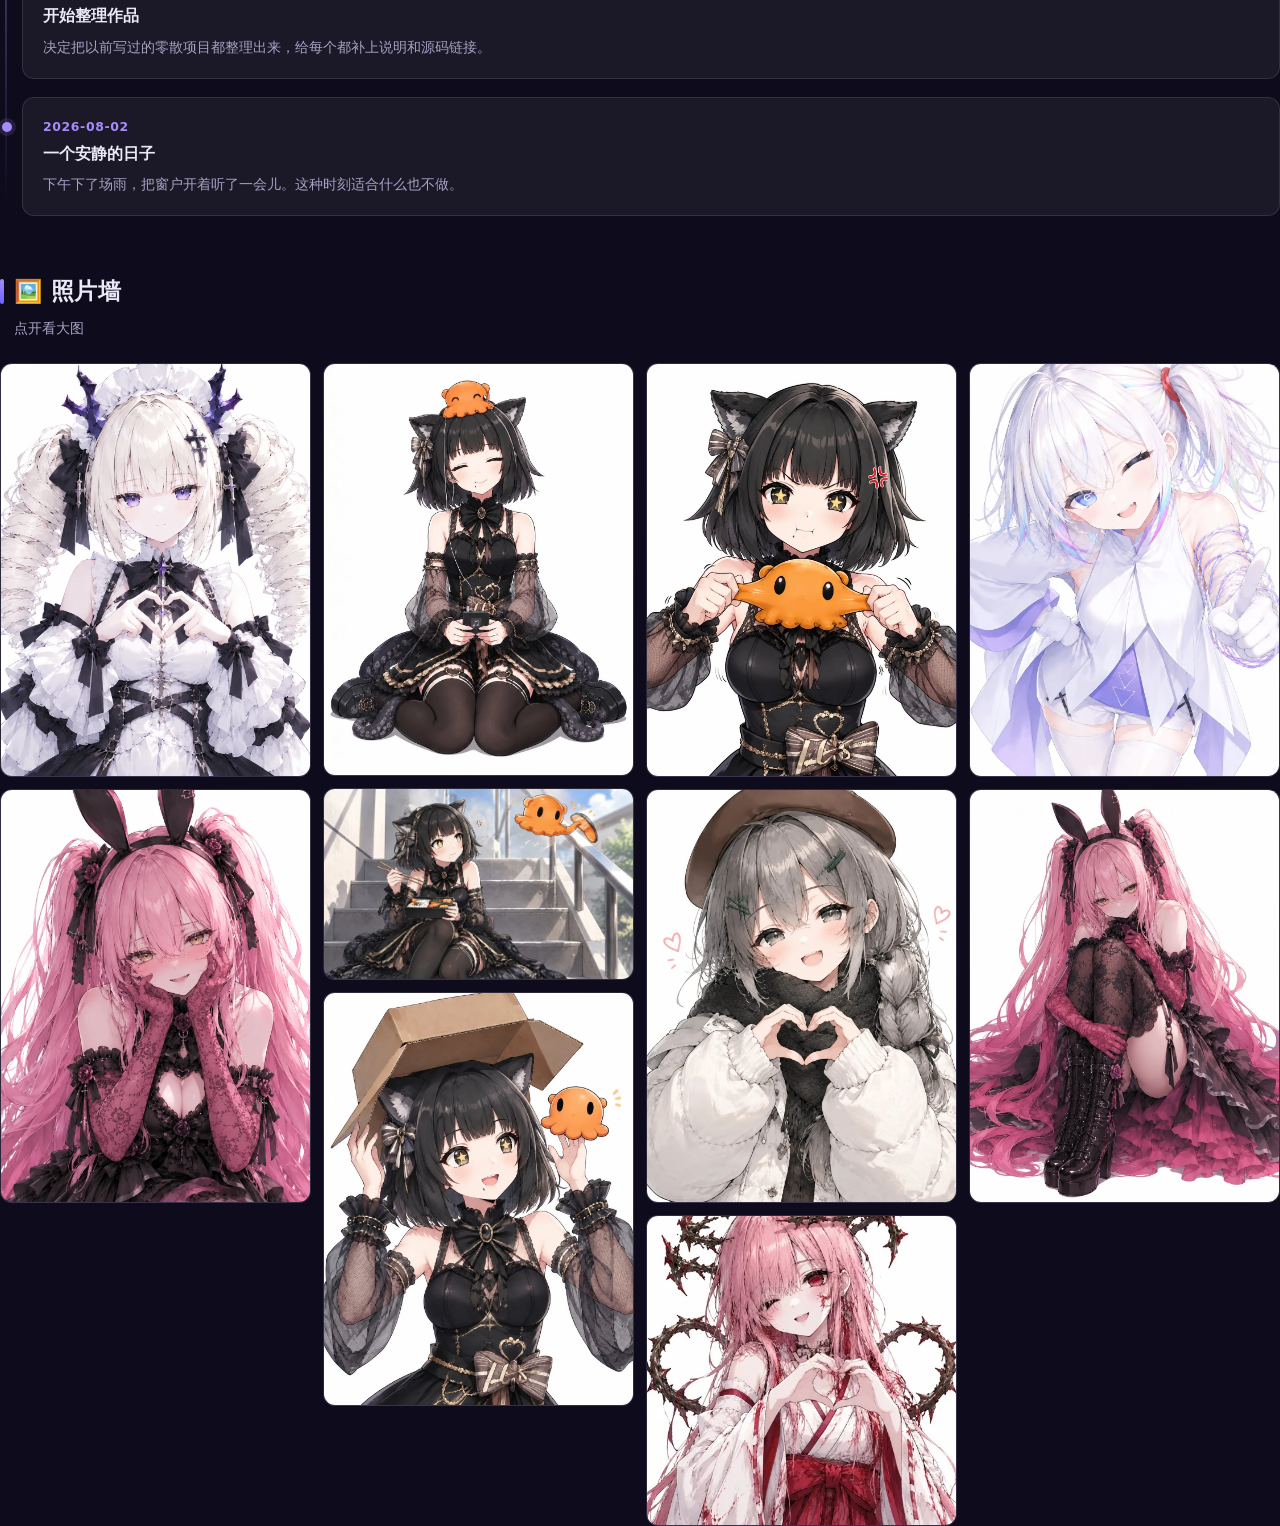
==== commit 7f6ef24c: "里程碑补记 + 头像路径去硬编码 里程碑新增 2 条（2026-10-26）： - 给网站造了一个懂我意图的编辑器 🧩   拖图自动判断落点、布局可直接拖动、钉住/隐藏、撤销重做 - 音乐按钮终于有了" ====
--- a/index.html
+++ b/index.html
@@ -8,7 +8,7 @@
     <meta name="author" content="Rin9">
 
     <link rel="stylesheet" href="css/style.css">
-    <link rel="icon" href="img/profile.jpg">
+    <link rel="icon" id="faviconLink" href="img/profile.jpg">
 </head>
 <body>
 
@@ -37,7 +37,7 @@
 
         <!-- ============ Hero ============ -->
         <header class="hero" id="home">
-            <img class="avatar" id="avatar" src="img/profile.jpg" alt="头像">
+            <img class="avatar" id="avatar" alt="头像">
 
             <div class="hero-body">
                 <span class="hero-tag" id="heroTagline">日常记录 · 未来作品集</span>
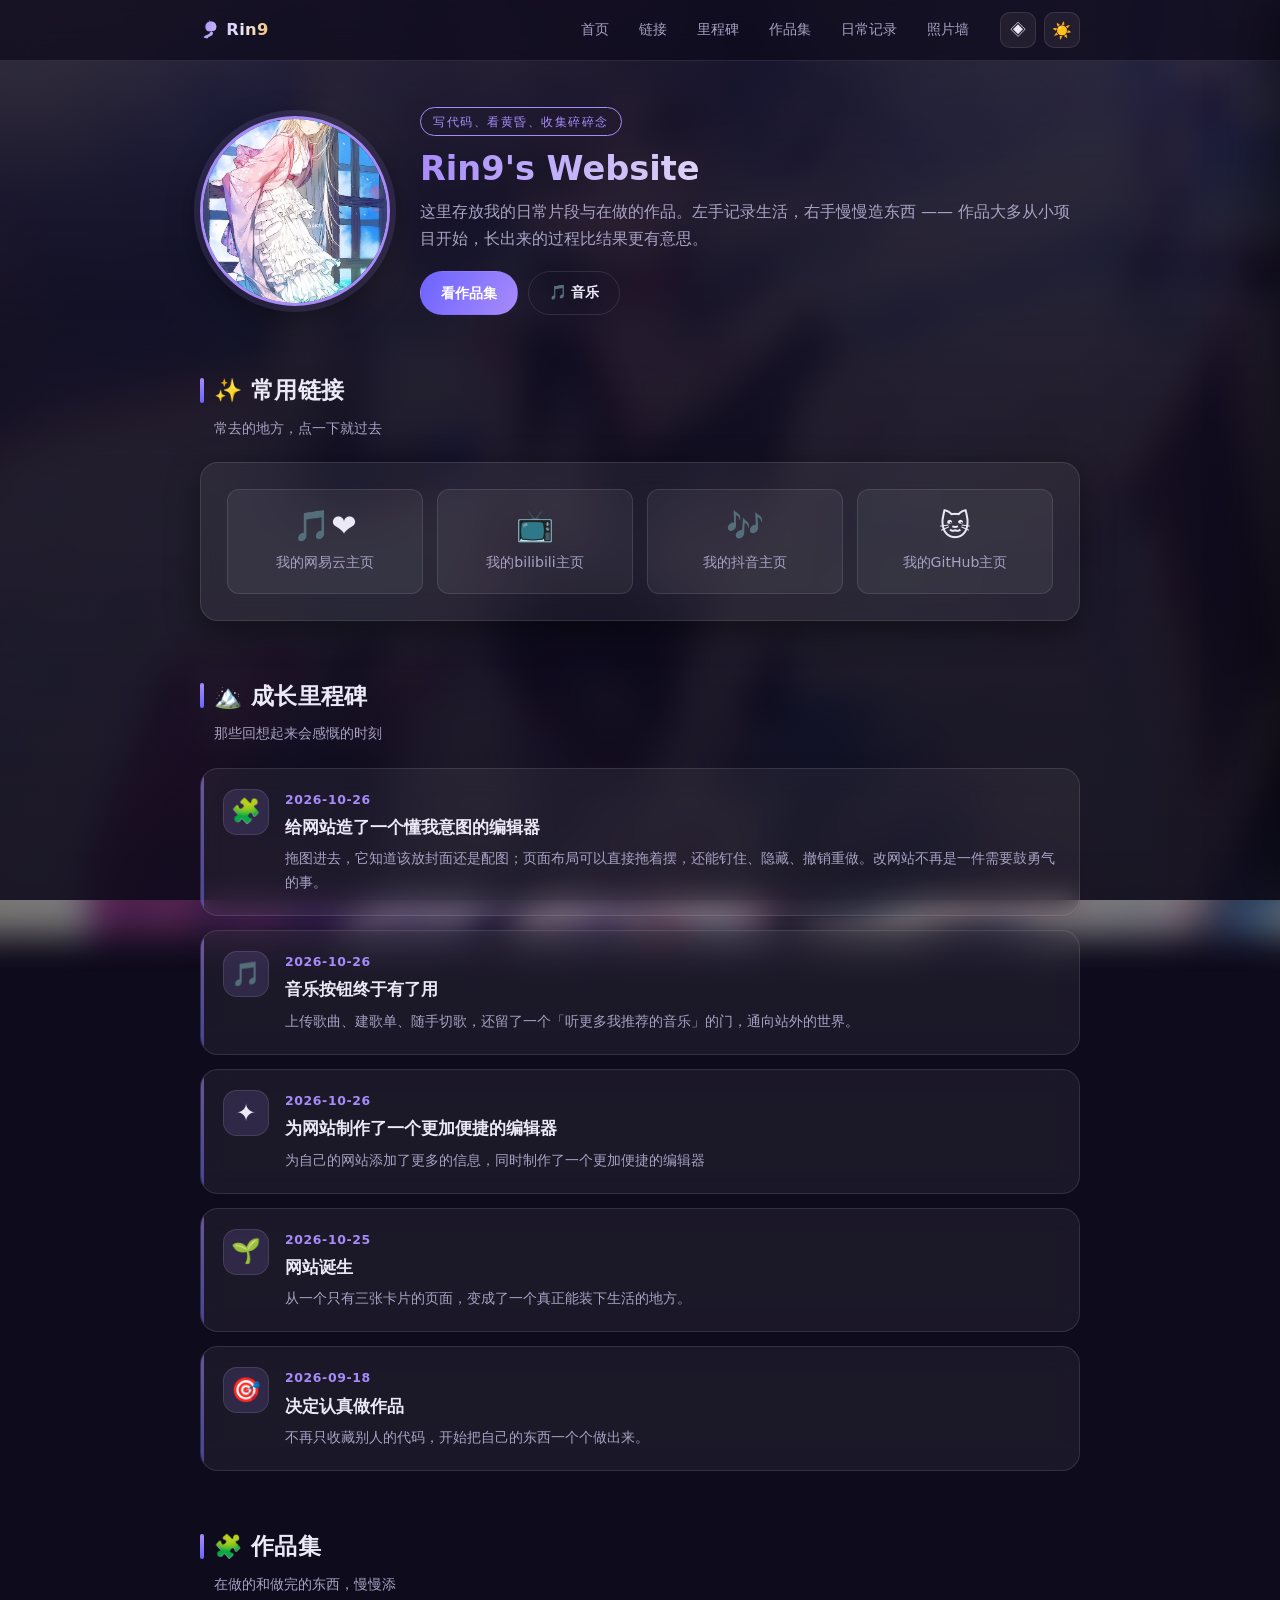
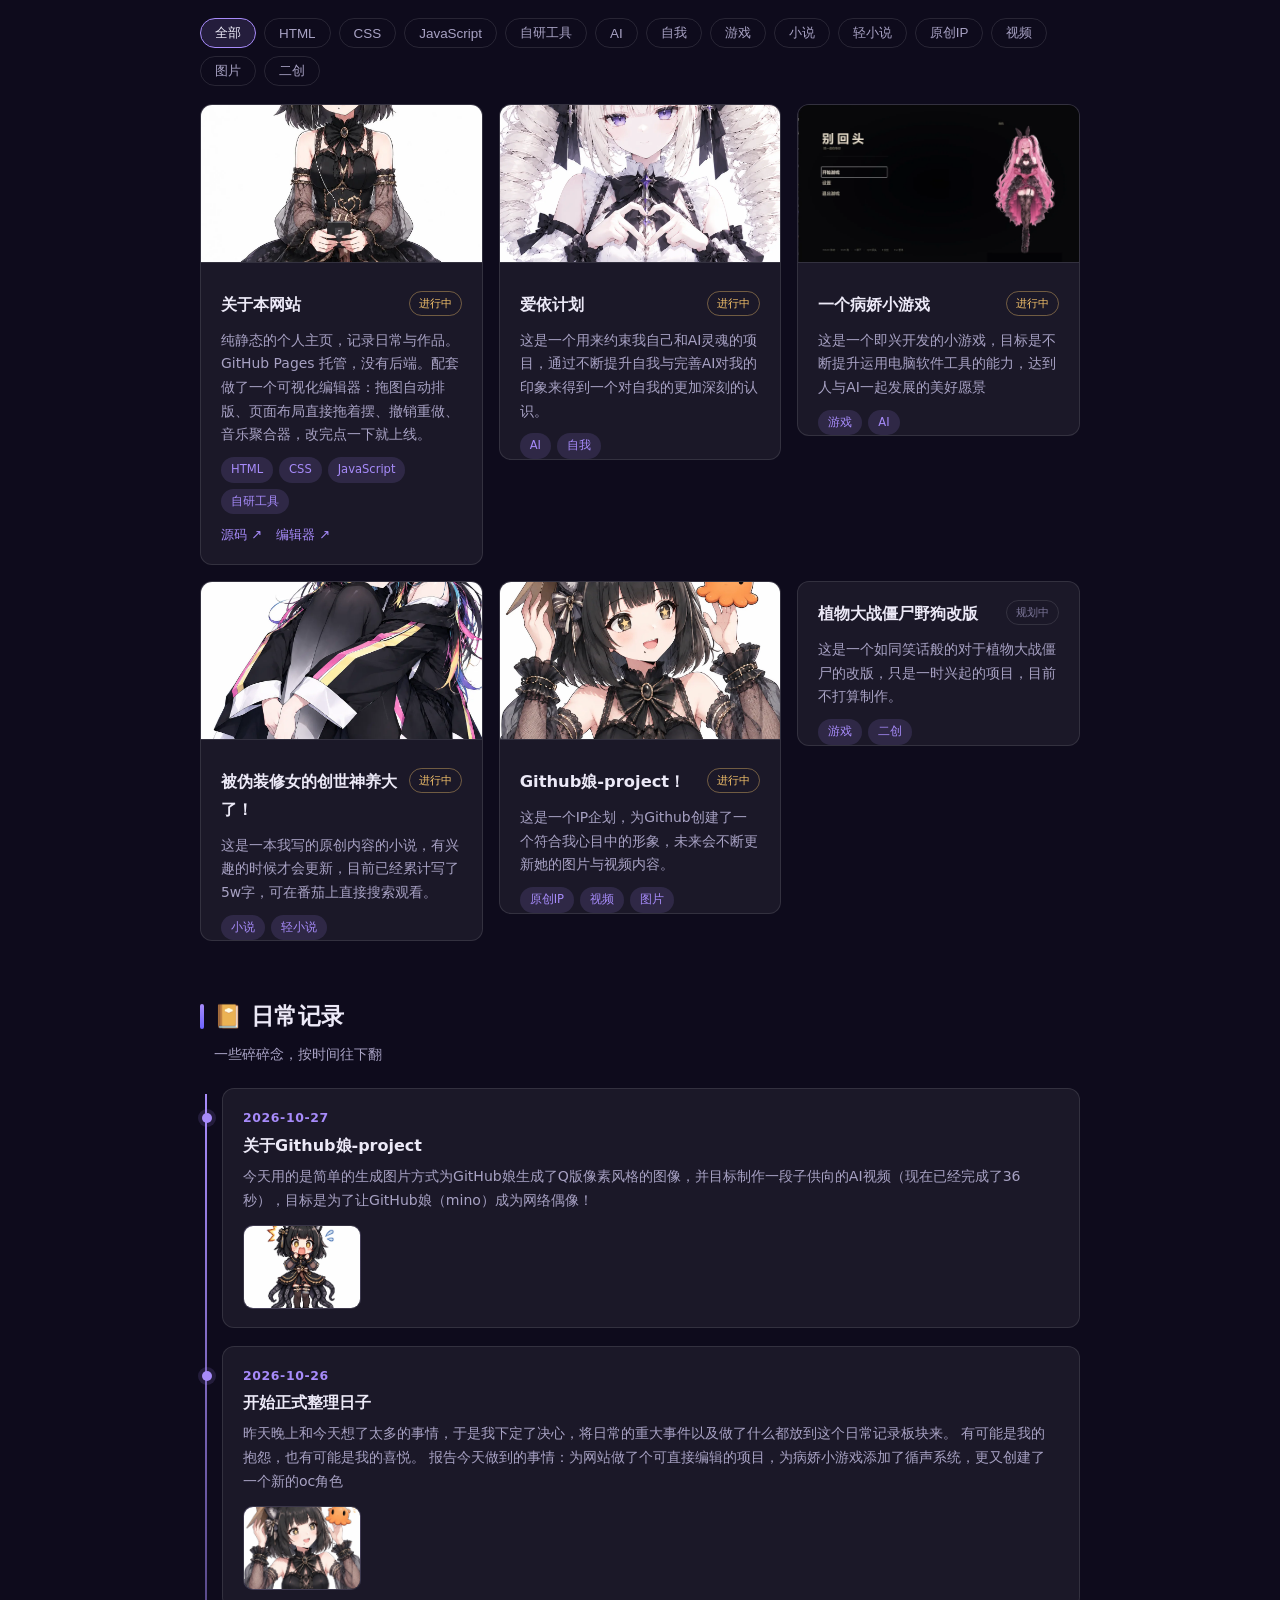
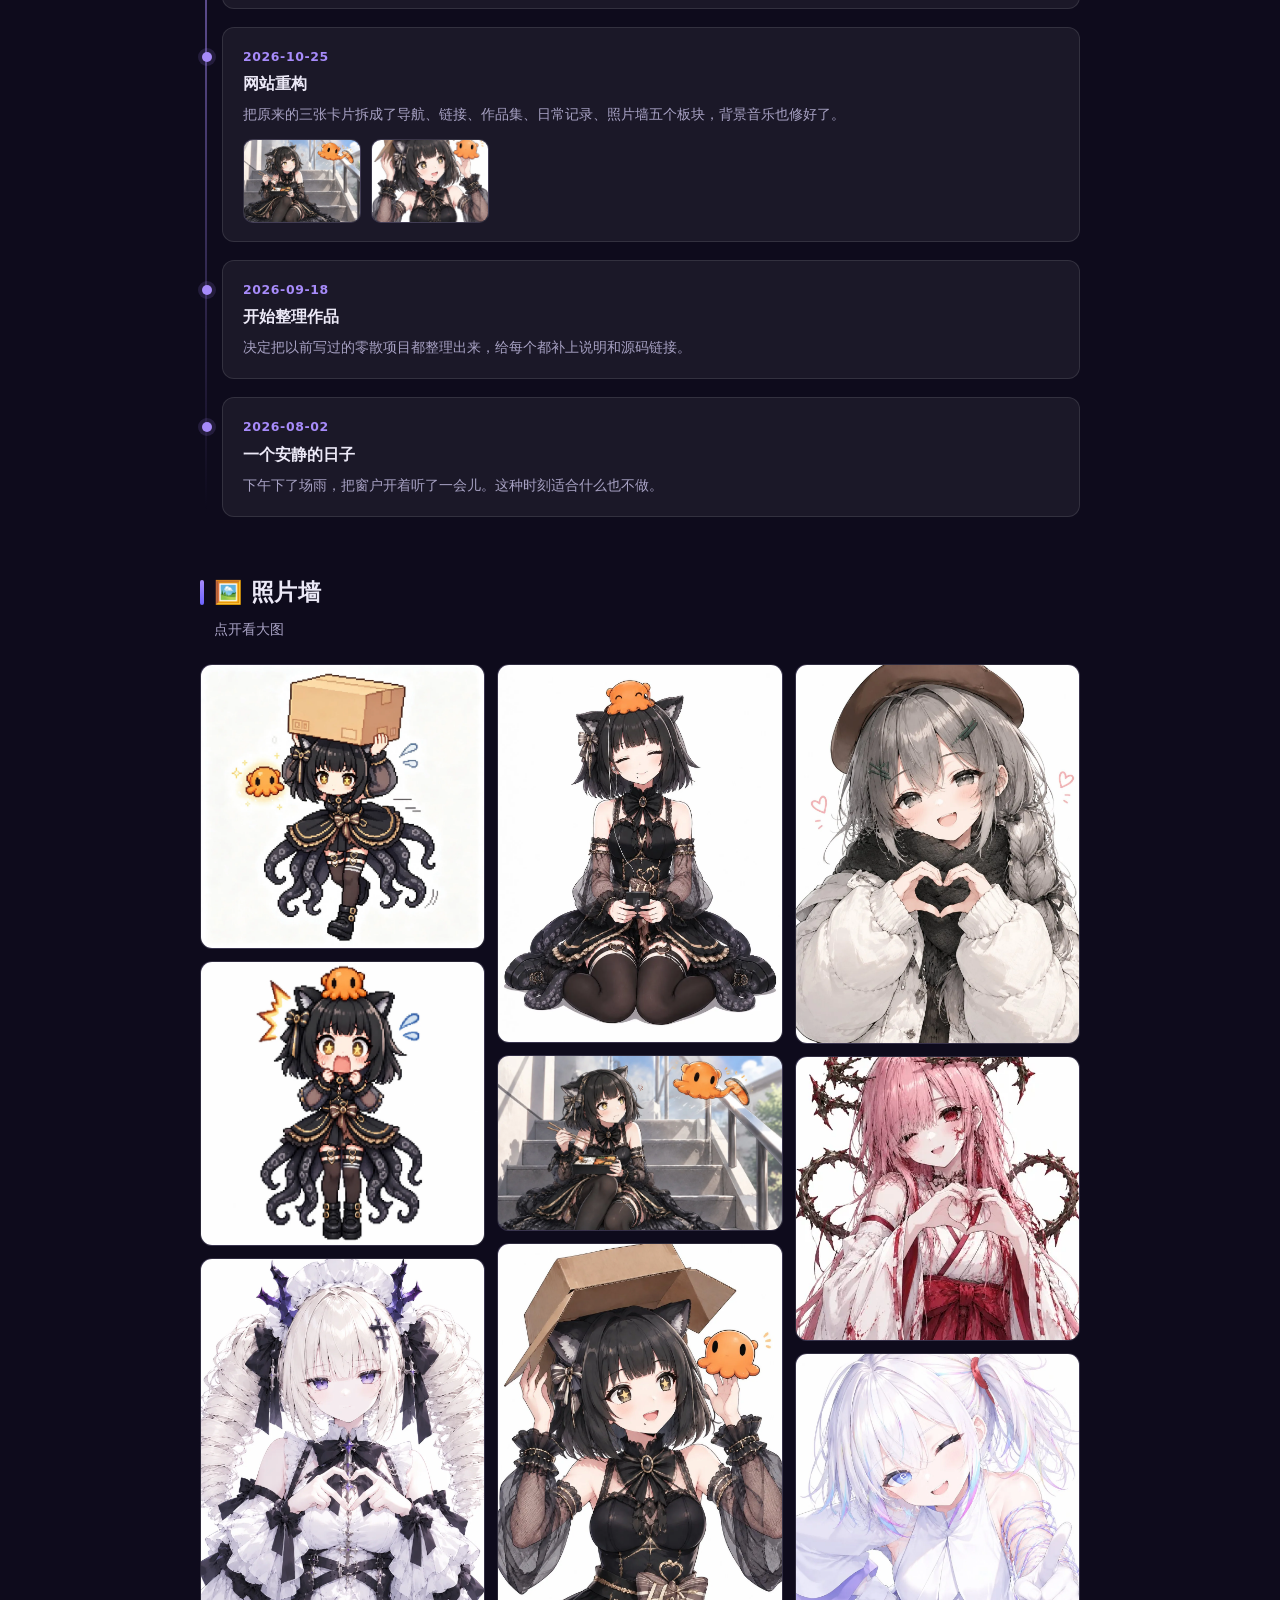
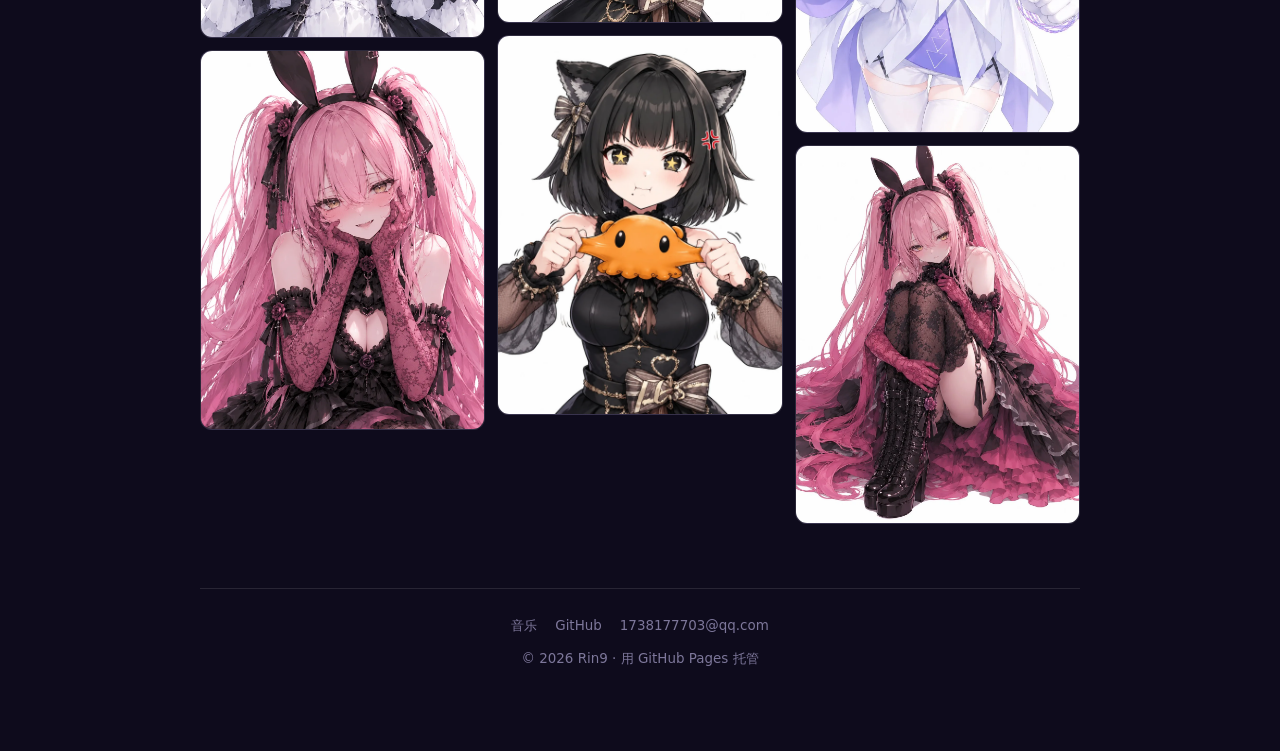
==== commit 7bcb63f2: "新增界面风格系统：站点改为外壳 + 可插拔主题 用户反馈「自定义界面没达到预期」，诊断结果是：编辑器只能管内容与顺序， 完全管不了长相（颜色/圆角/字体/栏宽全写死在 CSS 里）。 同时用户想要一个" ====
--- a/index.html
+++ b/index.html
@@ -1,5 +1,5 @@
 <!DOCTYPE html>
-<html lang="zh-CN" data-theme="dark">
+<html lang="zh-CN" data-theme="dark" data-skin="classic">
 <head>
     <meta charset="UTF-8">
     <meta name="viewport" content="width=device-width, initial-scale=1.0">
@@ -7,124 +7,45 @@
     <meta name="description" content="Rin9 的个人网站，记录日常与未来作品集。">
     <meta name="author" content="Rin9">
 
-    <link rel="stylesheet" href="css/style.css">
+    <link rel="stylesheet" href="css/base.css">
     <link rel="icon" id="faviconLink" href="img/profile.jpg">
 </head>
 <body>
 
-    <!-- ============ 顶部导航 ============ -->
+    <!-- ============ 顶部导航（外壳，切主题不变） ============ -->
     <nav class="nav">
         <div class="nav-inner">
             <a href="#home" class="nav-brand">🎐 Rin9</a>
 
-            <div class="nav-links" id="navLinks">
-                <a href="#home">首页</a>
-                <a href="#milestones">里程碑</a>
-                <a href="#works">作品集</a>
-                <a href="#notes">日常记录</a>
-                <a href="#gallery">照片墙</a>
-                <a href="#links">链接</a>
-            </div>
+            <div class="nav-links" id="navLinks"></div>
 
             <div class="nav-tools">
-                <button class="icon-btn" id="themeBtn" aria-label="切换主题">☀️</button>
+                <button class="icon-btn" id="skinBtn" aria-label="切换界面风格" title="切换界面">◈</button>
+                <button class="icon-btn" id="themeBtn" aria-label="切换深浅色">☀️</button>
                 <button class="icon-btn nav-toggle" id="navToggle" aria-label="打开菜单">☰</button>
             </div>
         </div>
     </nav>
 
-    <div class="container">
+    <!-- 界面切换菜单 -->
+    <div class="skin-menu" id="skinMenu"></div>
 
-        <!-- ============ Hero ============ -->
-        <header class="hero" id="home">
-            <img class="avatar" id="avatar" alt="头像">
+    <!-- ============ 主题渲染区 ============ -->
+    <div id="app"></div>
 
-            <div class="hero-body">
-                <span class="hero-tag" id="heroTagline">日常记录 · 未来作品集</span>
-                <h1 id="heroName">Rin9's Website</h1>
-                <p id="heroIntro">欢迎你的到来~~~~</p>
-
-                <div class="hero-actions">
-                    <a class="btn" href="#works">看作品集</a>
-                    <button class="btn ghost" id="musicBtn" aria-pressed="false">🎵 音乐</button>
-                </div>
-
-                <!-- 背景音乐：由音乐聚合器控制 -->
-                <audio id="bgm" loop preload="none">
-                    <source id="bgmSource" src="music/bgm.wav" type="audio/wav">
-                    您的浏览器不支持音频播放。
-                </audio>
-            </div>
-        </header>
-
-        <!-- ============ 常用链接 ============ -->
-        <section class="section" id="links">
-            <div class="section-head">
-                <h2>✨ 常用链接</h2>
-                <p>常去的地方，点一下就过去</p>
-            </div>
-            <div class="card reveal">
-                <div class="links-grid" id="linksGrid"></div>
-            </div>
-        </section>
-
-        <!-- ============ 成长里程碑 ============ -->
-        <section class="section" id="milestones">
-            <div class="section-head">
-                <h2>🏔️ 成长里程碑</h2>
-                <p>那些回想起来会感慨的时刻</p>
-            </div>
-            <div class="milestone-list" id="milestoneList"></div>
-        </section>
-
-        <!-- ============ 作品集 ============ -->
-        <section class="section" id="works">
-            <div class="section-head">
-                <h2>🧩 作品集</h2>
-                <p>在做的和做完的东西，慢慢添</p>
-            </div>
-            <div class="filter-bar" id="filterBar"></div>
-            <div class="works-grid" id="worksGrid"></div>
-        </section>
-
-        <!-- ============ 日常记录 ============ -->
-        <section class="section" id="notes">
-            <div class="section-head">
-                <h2>📔 日常记录</h2>
-                <p>一些碎碎念，按时间往下翻</p>
-            </div>
-            <div class="timeline" id="notesList"></div>
-        </section>
-
-        <!-- ============ 照片墙 ============ -->
-        <section class="section" id="gallery">
-            <div class="section-head">
-                <h2>🖼️ 照片墙</h2>
-                <p>点开看大图</p>
-            </div>
-            <div class="gallery" id="galleryGrid"></div>
-        </section>
-
-        <!-- ============ 页脚 ============ -->
-        <footer class="footer">
-            <div class="footer-links">
-                <a href="https://github.com/OoRin9oO" target="_blank" rel="noopener">GitHub</a>
-                <a href="https://bilibili.com" target="_blank" rel="noopener">bilibili</a>
-                <a href="mailto:your-mail@example.com" id="mailLink">联系我</a>
-            </div>
-            <div>© <span id="year">2026</span> Rin9 · 用 GitHub Pages 托管</div>
-        </footer>
-
-    </div>
-
-    <!-- ============ 灯箱 ============ -->
+    <!-- ============ 灯箱（外壳） ============ -->
     <div class="lightbox" id="lightbox">
         <button class="lightbox-close" aria-label="关闭">✕</button>
         <img id="lightboxImg" src="" alt="">
         <div class="lightbox-cap" id="lightboxCap"></div>
     </div>
 
-    <!-- ============ 音乐聚合器 ============ -->
+    <!-- ============ 音乐播放器（外壳，切主题不断歌） ============ -->
+    <audio id="bgm" loop preload="none">
+        <source id="bgmSource" src="">
+        您的浏览器不支持音频播放。
+    </audio>
+
     <div class="music-panel" id="musicPanel" aria-hidden="true">
         <div class="music-head">
             <div>
@@ -166,9 +87,9 @@
     <!-- 回到顶部 -->
     <button class="to-top" id="toTop" aria-label="回到顶部">↑</button>
 
-    <!-- 数据先行，视图随后 -->
+    <!-- 数据 → 外壳 → 播放器 -->
     <script src="js/data.js"></script>
-    <script src="js/main.js"></script>
-    <script src="js/player.js"></script>
+    <script src="js/core/shell.js"></script>
+    <script src="js/core/player.js"></script>
 </body>
 </html>
--- a/css/base.css
+++ b/css/base.css
@@ -0,0 +1,712 @@
+/* ============================================================
+   base.css —— 全局壳层样式
+   所有主题共用：变量、基础、布局容器、导航、灯箱、播放器、回到顶部
+   主题专属样式在 css/themes/<name>.css
+   ============================================================ */
+
+/* ============================================================
+   Rin9's Website — 样式表
+   结构：1.变量  2.基础  3.布局  4.导航  5.各板块  6.响应式
+   ============================================================ */
+
+/* ---------- 1. 设计变量 ---------- */
+:root {
+    --bg-1: #16122a;
+    --bg-2: #241a45;
+    --bg-3: #0e0b1c;
+    --card: rgba(255, 255, 255, 0.055);
+    --card-hover: rgba(255, 255, 255, 0.09);
+    --border: rgba(255, 255, 255, 0.11);
+    --text: #ece9f7;
+    --text-dim: #a8a2c4;
+    --text-faint: #7d779a;
+    --accent: #a78bfa;
+    --accent-2: #6c63ff;
+    --accent-soft: rgba(167, 139, 250, 0.14);
+    --accent-glow: rgba(167, 139, 250, 0.22);
+    --gap-scale: 1;
+    --font-sans: -apple-system, BlinkMacSystemFont, "Segoe UI", "PingFang SC", "Microsoft YaHei", sans-serif;
+    --gold: #f5c26b;
+    --shadow: 0 10px 34px rgba(0, 0, 0, 0.42);
+    --radius: 18px;
+    --radius-sm: 12px;
+    --maxw: 920px;
+    --blur: blur(14px);
+    --ease: cubic-bezier(0.4, 0, 0.2, 1);
+}
+
+/* 浅色主题 */
+html[data-theme="light"] {
+    --bg-1: #f4f2fb;
+    --bg-2: #e8e4f7;
+    --bg-3: #ffffff;
+    --card: rgba(255, 255, 255, 0.72);
+    --card-hover: rgba(255, 255, 255, 0.92);
+    --border: rgba(60, 45, 110, 0.14);
+    --text: #221d3a;
+    --text-dim: #5b5478;
+    --text-faint: #8a83a6;
+    --accent: #6d4ad8;
+    --accent-2: #4b3ec4;
+    --accent-soft: rgba(109, 74, 216, 0.1);
+    --shadow: 0 10px 30px rgba(60, 45, 110, 0.14);
+}
+
+/* ---------- 2. 基础 ---------- */
+* { box-sizing: border-box; margin: 0; padding: 0; }
+
+html { scroll-behavior: smooth; scroll-padding-top: 80px; }
+
+body {
+    min-height: 100vh;
+    color: var(--text);
+    font-family: "Microsoft YaHei", "PingFang SC", "Segoe UI", system-ui, sans-serif;
+    line-height: 1.7;
+    background-color: var(--bg-3);
+    background-image:
+        radial-gradient(1100px 620px at 12% -8%, rgba(167, 139, 250, 0.26), transparent 60%),
+        radial-gradient(900px 520px at 88% 8%, rgba(108, 99, 255, 0.2), transparent 62%),
+        linear-gradient(160deg, var(--bg-1) 0%, var(--bg-2) 55%, var(--bg-3) 100%);
+    background-attachment: fixed;
+    transition: background-color 0.4s var(--ease), color 0.4s var(--ease);
+}
+
+/* 背景图图层：模糊 + 压暗，只作为氛围，不干扰阅读 */
+body::after {
+    content: "";
+    position: fixed;
+    inset: 0;
+    z-index: -2;
+    pointer-events: none;
+    background: url("../img/webbg.webp") center 8% / cover no-repeat;
+    filter: blur(16px) saturate(1.15);
+    opacity: 0.45;
+    transform: scale(1.08);
+}
+
+html[data-theme="light"] body::after {
+    filter: blur(18px) saturate(1.05) brightness(1.15);
+    opacity: 0.55;
+}
+
+/* 顶部氛围遮罩，保证文字可读 */
+body::before {
+    content: "";
+    position: fixed;
+    inset: 0;
+    z-index: -1;
+    pointer-events: none;
+    background:
+        radial-gradient(900px 500px at 50% -10%, rgba(22, 18, 42, 0.62), transparent 65%),
+        linear-gradient(180deg, rgba(12, 9, 24, 0.72) 0%, rgba(12, 9, 24, 0.82) 45%, rgba(12, 9, 24, 0.88) 100%);
+}
+
+html[data-theme="light"] body::before {
+    background:
+        radial-gradient(900px 500px at 50% -10%, rgba(255, 255, 255, 0.6), transparent 65%),
+        linear-gradient(180deg, rgba(248, 247, 253, 0.8) 0%, rgba(245, 243, 251, 0.86) 45%, rgba(243, 241, 250, 0.9) 100%);
+}
+
+img { max-width: 100%; display: block; }
+a { color: inherit; text-decoration: none; }
+
+::selection { background: var(--accent); color: #fff; }
+
+:focus-visible {
+    outline: 2px solid var(--accent);
+    outline-offset: 3px;
+    border-radius: 6px;
+}
+
+/* 滚动条 */
+::-webkit-scrollbar { width: 10px; }
+::-webkit-scrollbar-track { background: transparent; }
+::-webkit-scrollbar-thumb {
+    background: linear-gradient(var(--accent-2), var(--accent));
+    border-radius: 8px;
+    border: 2px solid transparent;
+    background-clip: padding-box;
+}
+
+/* ---------- 3. 布局 ---------- */
+.container {
+    width: 100%;
+    max-width: var(--maxw);
+    margin: 0 auto;
+    padding: 0 20px 80px;
+}
+
+.section { margin-top: calc(56px * var(--gap-scale, 1)); scroll-margin-top: 84px; }
+
+.section-head { margin-bottom: 22px; }
+
+.section-head h2 {
+    font-size: 1.42rem;
+    font-weight: 700;
+    letter-spacing: 0.4px;
+    display: flex;
+    align-items: center;
+    gap: 10px;
+}
+
+.section-head h2::before {
+    content: "";
+    width: 4px;
+    height: 1.1em;
+    border-radius: 3px;
+    background: linear-gradient(var(--accent), var(--accent-2));
+}
+
+.section-head p {
+    color: var(--text-dim);
+    font-size: 0.9rem;
+    margin-top: 6px;
+    padding-left: 14px;
+}
+
+/* 卡片通用 */
+.card {
+    background: var(--card);
+    backdrop-filter: var(--blur);
+    -webkit-backdrop-filter: var(--blur);
+    border: 1px solid var(--border);
+    border-radius: var(--radius);
+    padding: 26px;
+    box-shadow: var(--shadow);
+    transition: background 0.3s var(--ease), border-color 0.3s var(--ease), transform 0.3s var(--ease);
+}
+
+/* ---------- 4. 顶部导航 ---------- */
+.nav {
+    position: sticky;
+    top: 0;
+    z-index: 60;
+    background: color-mix(in srgb, var(--bg-3) 72%, transparent);
+    backdrop-filter: var(--blur);
+    -webkit-backdrop-filter: var(--blur);
+    border-bottom: 1px solid var(--border);
+}
+
+.nav-inner {
+    max-width: var(--maxw);
+    margin: 0 auto;
+    padding: 0 20px;
+    height: 60px;
+    display: flex;
+    align-items: center;
+    gap: 18px;
+}
+
+.nav-brand {
+    font-weight: 800;
+    font-size: 1.02rem;
+    letter-spacing: 0.3px;
+    white-space: nowrap;
+    background: linear-gradient(100deg, var(--accent), var(--text) 60%, var(--gold));
+    -webkit-background-clip: text;
+    background-clip: text;
+    color: transparent;
+}
+
+.nav-links {
+    display: flex;
+    gap: 4px;
+    margin-left: auto;
+    flex-wrap: wrap;
+}
+
+.nav-links a {
+    padding: 7px 13px;
+    border-radius: 999px;
+    font-size: 0.88rem;
+    color: var(--text-dim);
+    transition: all 0.25s var(--ease);
+}
+
+.nav-links a:hover { color: var(--text); background: var(--accent-soft); }
+
+.nav-links a.active {
+    color: var(--text);
+    background: var(--accent-soft);
+    box-shadow: inset 0 0 0 1px var(--accent);
+}
+
+.nav-tools { display: flex; gap: 8px; margin-left: auto; }
+.nav-links + .nav-tools { margin-left: 0; }
+
+.icon-btn {
+    width: 36px;
+    height: 36px;
+    display: grid;
+    place-items: center;
+    border-radius: 10px;
+    border: 1px solid var(--border);
+    background: var(--card);
+    color: var(--text);
+    font-size: 1rem;
+    cursor: pointer;
+    transition: all 0.25s var(--ease);
+}
+
+.icon-btn:hover {
+    background: var(--accent-soft);
+    border-color: var(--accent);
+    transform: translateY(-2px);
+}
+
+.nav-toggle { display: none; }
+
+/* 灯箱 */
+.lightbox {
+    position: fixed;
+    inset: 0;
+    z-index: 100;
+    display: none;
+    place-items: center;
+    background: rgba(8, 6, 18, 0.86);
+    backdrop-filter: blur(6px);
+    padding: 24px;
+}
+
+.lightbox.open { display: grid; }
+
+.lightbox img {
+    max-width: min(900px, 92vw);
+    max-height: 86vh;
+    width: auto;
+    height: auto;
+    object-fit: contain;   /* 完整显示原图，不裁剪 */
+    border-radius: var(--radius-sm);
+    box-shadow: 0 20px 60px rgba(0, 0, 0, 0.6);
+}
+
+.lightbox-close {
+    position: absolute;
+    top: 18px;
+    right: 18px;
+    width: 40px;
+    height: 40px;
+    border-radius: 50%;
+    border: 1px solid var(--border);
+    background: var(--card);
+    color: var(--text);
+    font-size: 1.2rem;
+    cursor: pointer;
+}
+
+.lightbox-cap {
+    position: absolute;
+    bottom: 26px;
+    left: 0;
+    right: 0;
+    text-align: center;
+    color: var(--text-dim);
+    font-size: 0.88rem;
+}
+
+/* ---------- 12. 回到顶部 ---------- */
+.to-top {
+    position: fixed;
+    right: 22px;
+    bottom: 22px;
+    z-index: 70;
+    width: 44px;
+    height: 44px;
+    border-radius: 50%;
+    border: 1px solid var(--border);
+    background: var(--card);
+    backdrop-filter: var(--blur);
+    color: var(--text);
+    font-size: 1.1rem;
+    cursor: pointer;
+    display: grid;
+    place-items: center;
+    opacity: 0;
+    pointer-events: none;
+    transform: translateY(14px);
+    transition: all 0.35s var(--ease);
+}
+
+.to-top.show { opacity: 1; pointer-events: auto; transform: translateY(0); }
+.to-top:hover { border-color: var(--accent); background: var(--accent-soft); }
+
+/* ---------- 13. 滚动入场 ---------- */
+.reveal {
+    opacity: 0;
+    transform: translateY(22px);
+    transition: opacity 0.7s var(--ease), transform 0.7s var(--ease);
+}
+
+.reveal.in { opacity: 1; transform: none; }
+
+/* ---------- 15. 钉住的板块 ---------- */
+.section.pinned {
+    position: sticky;
+    top: 64px;
+    z-index: 30;
+    background: var(--bg-2);
+    box-shadow: 0 8px 30px rgba(0, 0, 0, 0.22);
+    border-radius: var(--radius);
+    padding-left: 18px;
+    padding-right: 18px;
+    border: 1px solid var(--border);
+}
+
+.section.pinned::before {
+    content: "📌";
+    position: absolute;
+    top: 10px;
+    right: 14px;
+    font-size: 0.8rem;
+    opacity: 0.5;
+}
+
+/* ---------- 16. 音乐聚合器 ---------- */
+.music-backdrop {
+    position: fixed; inset: 0; z-index: 190;
+    background: rgba(8, 6, 16, 0.6);
+    backdrop-filter: blur(3px);
+    opacity: 0;
+    pointer-events: none;
+    transition: opacity 0.3s var(--ease);
+}
+.music-backdrop.show { opacity: 1; pointer-events: auto; }
+
+.music-panel {
+    position: fixed;
+    top: 0; right: 0; bottom: 0;
+    width: min(360px, 92vw);
+    z-index: 200;
+    background: var(--bg-2);
+    border-left: 1px solid var(--border);
+    box-shadow: -18px 0 50px rgba(0, 0, 0, 0.4);
+    transform: translateX(100%);
+    transition: transform 0.32s var(--ease);
+    display: flex;
+    flex-direction: column;
+    padding: 18px;
+    overflow-y: auto;
+}
+.music-panel.open { transform: translateX(0); }
+
+.music-head {
+    display: flex; align-items: flex-start; gap: 10px;
+    margin-bottom: 16px;
+}
+.music-head > div { flex: 1; min-width: 0; }
+.music-title {
+    font-weight: 700; font-size: 1rem;
+    overflow: hidden; text-overflow: ellipsis; white-space: nowrap;
+}
+.music-artist { font-size: 0.78rem; color: var(--dim); margin-top: 2px; }
+
+.music-progress {
+    display: flex; align-items: center; gap: 9px;
+    margin-bottom: 14px;
+    font-size: 0.72rem; color: var(--dim);
+    font-variant-numeric: tabular-nums;
+}
+.music-progress input[type="range"] { flex: 1; accent-color: var(--accent); cursor: pointer; }
+
+.music-controls {
+    display: flex; align-items: center; gap: 8px;
+    margin-bottom: 20px; flex-wrap: wrap;
+}
+
+.music-section { margin-bottom: 18px; }
+.music-section-head {
+    display: flex; align-items: center; justify-content: space-between;
+    gap: 10px; margin-bottom: 9px;
+    font-size: 0.8rem; font-weight: 700; color: var(--dim);
+}
+.music-section-head .sel { padding: 5px 9px; font-size: 0.78rem; }
+
+.music-list { display: flex; flex-direction: column; gap: 3px; }
+
+.music-item {
+    display: flex; align-items: center; gap: 9px;
+    padding: 7px 9px;
+    border-radius: 9px;
+    cursor: pointer;
+    transition: background 0.18s;
+}
+.music-item:hover { background: rgba(167, 139, 250, 0.12); }
+.music-item.playing { background: rgba(167, 139, 250, 0.18); }
+.music-item.playing .mi-title { color: var(--accent); }
+
+.mi-idx { width: 12px; font-size: 0.7rem; color: var(--accent); text-align: center; flex: none; }
+.mi-cover {
+    width: 34px; height: 34px; flex: none;
+    border-radius: 7px;
+    background: linear-gradient(135deg, var(--accent-soft), transparent);
+    background-size: cover; background-position: center;
+    border: 1px solid var(--border);
+}
+.mi-info { flex: 1; min-width: 0; display: flex; flex-direction: column; }
+.mi-title {
+    font-size: 0.82rem; font-weight: 600;
+    overflow: hidden; text-overflow: ellipsis; white-space: nowrap;
+}
+.mi-artist { font-size: 0.72rem; color: var(--faint); }
+.mi-dur { font-size: 0.7rem; color: var(--faint); font-variant-numeric: tabular-nums; }
+
+.music-empty {
+    padding: 18px; text-align: center;
+    color: var(--faint); font-size: 0.82rem;
+    border: 1px dashed var(--border); border-radius: var(--radius-sm);
+}
+
+.music-more {
+    display: flex; align-items: center; justify-content: space-between;
+    margin-top: auto; padding: 12px 15px;
+    border-radius: var(--radius-sm);
+    background: linear-gradient(120deg, rgba(167, 139, 250, 0.16), rgba(124, 92, 240, 0.1));
+    border: 1px solid var(--border);
+    color: var(--text); text-decoration: none;
+    font-size: 0.85rem; font-weight: 600;
+    transition: all 0.22s var(--ease);
+}
+.music-more:hover {
+    border-color: var(--accent);
+    transform: translateY(-1px);
+    box-shadow: 0 6px 20px rgba(124, 92, 240, 0.22);
+}
+
+/* ---------- 17. 音乐推荐页 ---------- */
+body.music-page { background-attachment: fixed; }
+
+.page-top {
+    height: 58px;
+    display: flex; align-items: center; gap: 14px;
+    padding: 0 clamp(16px, 5vw, 40px);
+    background: var(--bg-2);
+    border-bottom: 1px solid var(--border);
+    position: sticky; top: 0; z-index: 50;
+    backdrop-filter: var(--blur);
+    -webkit-backdrop-filter: var(--blur);
+}
+.back-link {
+    color: var(--dim); text-decoration: none;
+    font-size: 0.85rem; font-weight: 600;
+    transition: color 0.2s;
+}
+.back-link:hover { color: var(--accent); }
+.page-top-right { margin-left: auto; }
+
+.music-page-main {
+    padding-top: 40px;
+    padding-bottom: 70px;
+    max-width: 1080px;   /* 音乐页比正文宽一些，网格排布更好看 */
+}
+
+.page-hero { text-align: center; margin-bottom: 46px; }
+.page-hero-icon { font-size: 3rem; margin-bottom: 12px; }
+.page-hero h1 { font-size: clamp(1.4rem, 4vw, 2rem); margin-bottom: 8px; }
+.page-hero p { color: var(--dim); font-size: 0.9rem; }
+
+.track-grid {
+    display: grid;
+    grid-template-columns: repeat(auto-fill, minmax(180px, 1fr));
+    gap: 14px;
+}
+
+.track-card {
+    background: var(--card);
+    border: 1px solid var(--border);
+    border-radius: var(--radius);
+    overflow: hidden;
+    cursor: pointer;
+    transition: all 0.26s var(--ease);
+}
+.track-card:hover {
+    transform: translateY(-3px);
+    border-color: var(--accent);
+    box-shadow: 0 10px 28px rgba(0, 0, 0, 0.25);
+}
+.tc-cover {
+    aspect-ratio: 1;
+    background: linear-gradient(135deg, var(--accent-soft), transparent);
+    background-size: cover; background-position: center;
+    display: grid; place-items: center;
+    position: relative;
+}
+.tc-play {
+    width: 42px; height: 42px; border-radius: 50%;
+    background: rgba(0, 0, 0, 0.55);
+    color: #fff; display: grid; place-items: center;
+    font-size: 0.9rem;
+    opacity: 0; transform: scale(0.85);
+    transition: all 0.25s var(--ease);
+}
+.track-card:hover .tc-play { opacity: 1; transform: scale(1); }
+.tc-info { padding: 11px 13px 13px; }
+.tc-title {
+    font-size: 0.88rem; font-weight: 600;
+    overflow: hidden; text-overflow: ellipsis; white-space: nowrap;
+}
+.tc-artist { font-size: 0.76rem; color: var(--faint); margin-top: 2px; }
+
+.rec-list { display: flex; flex-direction: column; gap: 10px; }
+.rec-card {
+    display: flex; align-items: center; gap: 14px;
+    padding: 15px 18px;
+    background: var(--card);
+    border: 1px solid var(--border);
+    border-radius: var(--radius);
+    text-decoration: none; color: var(--text);
+    transition: all 0.24s var(--ease);
+}
+.rec-card:hover {
+    border-color: var(--accent);
+    transform: translateX(4px);
+    background: var(--card-hover);
+}
+.rc-icon {
+    width: 42px; height: 42px; flex: none;
+    display: grid; place-items: center;
+    border-radius: 11px; font-size: 1.15rem;
+    background: var(--accent-soft);
+    border: 1px solid var(--border);
+}
+.rc-info { flex: 1; min-width: 0; }
+.rc-title { font-weight: 600; font-size: 0.92rem; }
+.rc-desc { font-size: 0.8rem; color: var(--dim); margin-top: 2px; }
+.rc-platform {
+    display: inline-block; margin-top: 6px;
+    font-size: 0.7rem; padding: 2px 8px;
+    border-radius: 999px;
+    background: rgba(167, 139, 250, 0.14);
+    color: var(--accent);
+}
+.rc-arrow { font-size: 1.1rem; color: var(--faint); flex: none; }
+
+
+@media (max-width: 720px) {
+    .card { padding: 20px; }
+    .music-panel { width: 100vw; }
+    .track-grid { grid-template-columns: repeat(auto-fill, minmax(140px, 1fr)); }
+}
+
+@media (max-width: 620px) {
+    .nav-links {
+        position: absolute;
+        top: 60px;
+        left: 12px;
+        right: 12px;
+        flex-direction: column;
+        background: var(--bg-3);
+        border: 1px solid var(--border);
+        border-radius: var(--radius-sm);
+        padding: 8px;
+        gap: 2px;
+        display: none;
+        box-shadow: var(--shadow);
+    }
+    .nav-links.open { display: flex; }
+    .nav-links a { padding: 10px 14px; }
+    .nav-toggle { display: grid; }
+    .nav-brand { margin-right: auto; }
+}
+
+@media (prefers-reduced-motion: reduce) {
+    * { animation: none !important; transition-duration: 0.01ms !important; }
+    html { scroll-behavior: auto; }
+}
+/* ============================================================
+   界面切换（shell 层）
+   ============================================================ */
+.skin-menu {
+    position: absolute;
+    top: 62px;
+    right: max(16px, calc((100vw - var(--maxw)) / 2 + 8px));
+    z-index: 120;
+    width: 268px;
+    padding: 8px;
+    border-radius: var(--radius);
+    background: var(--bg-2);
+    border: 1px solid var(--border);
+    box-shadow: 0 18px 50px rgba(0, 0, 0, 0.42);
+    backdrop-filter: var(--blur);
+    opacity: 0;
+    transform: translateY(-8px) scale(0.97);
+    pointer-events: none;
+    transition: opacity 0.22s var(--ease), transform 0.22s var(--ease);
+}
+
+.skin-menu.open {
+    opacity: 1;
+    transform: none;
+    pointer-events: auto;
+}
+
+.skin-item {
+    display: flex;
+    align-items: center;
+    gap: 11px;
+    width: 100%;
+    padding: 11px 12px;
+    border: 1px solid transparent;
+    border-radius: var(--radius-sm);
+    background: transparent;
+    color: var(--text);
+    text-align: left;
+    cursor: pointer;
+    transition: background 0.2s, border-color 0.2s;
+}
+
+.skin-item:hover {
+    background: var(--accent-soft);
+    border-color: var(--border);
+}
+
+.skin-item.current {
+    border-color: var(--accent);
+    background: var(--accent-soft);
+}
+
+.skin-icon {
+    width: 34px; height: 34px;
+    flex: none;
+    display: grid; place-items: center;
+    border-radius: 10px;
+    background: var(--bg-3);
+    border: 1px solid var(--border);
+    font-size: 0.95rem;
+    color: var(--accent);
+}
+
+.skin-info { display: flex; flex-direction: column; gap: 2px; min-width: 0; flex: 1; }
+.skin-name { font-size: 0.86rem; font-weight: 600; }
+.skin-desc { font-size: 0.72rem; color: var(--text-faint); }
+
+.skin-check {
+    color: var(--accent);
+    font-size: 0.8rem;
+    opacity: 0;
+    flex: none;
+}
+
+.skin-item.current .skin-check { opacity: 1; }
+
+.skin-foot {
+    margin-top: 6px;
+    padding: 8px 12px 4px;
+    border-top: 1px solid var(--border);
+    font-size: 0.7rem;
+    color: var(--text-faint);
+    line-height: 1.6;
+}
+
+/* 主题切换时的呼吸感 */
+#app { transition: opacity 0.2s var(--ease), transform 0.24s var(--ease); }
+#app.skin-leaving { opacity: 0; transform: translateY(6px); }
+#app.skin-entering { animation: skin-in 0.5s var(--ease); }
+
+@keyframes skin-in {
+    from { opacity: 0; transform: translateY(10px); }
+    to { opacity: 1; transform: none; }
+}
+
+@media (max-width: 620px) {
+    .skin-menu { right: 12px; left: 12px; width: auto; }
+}
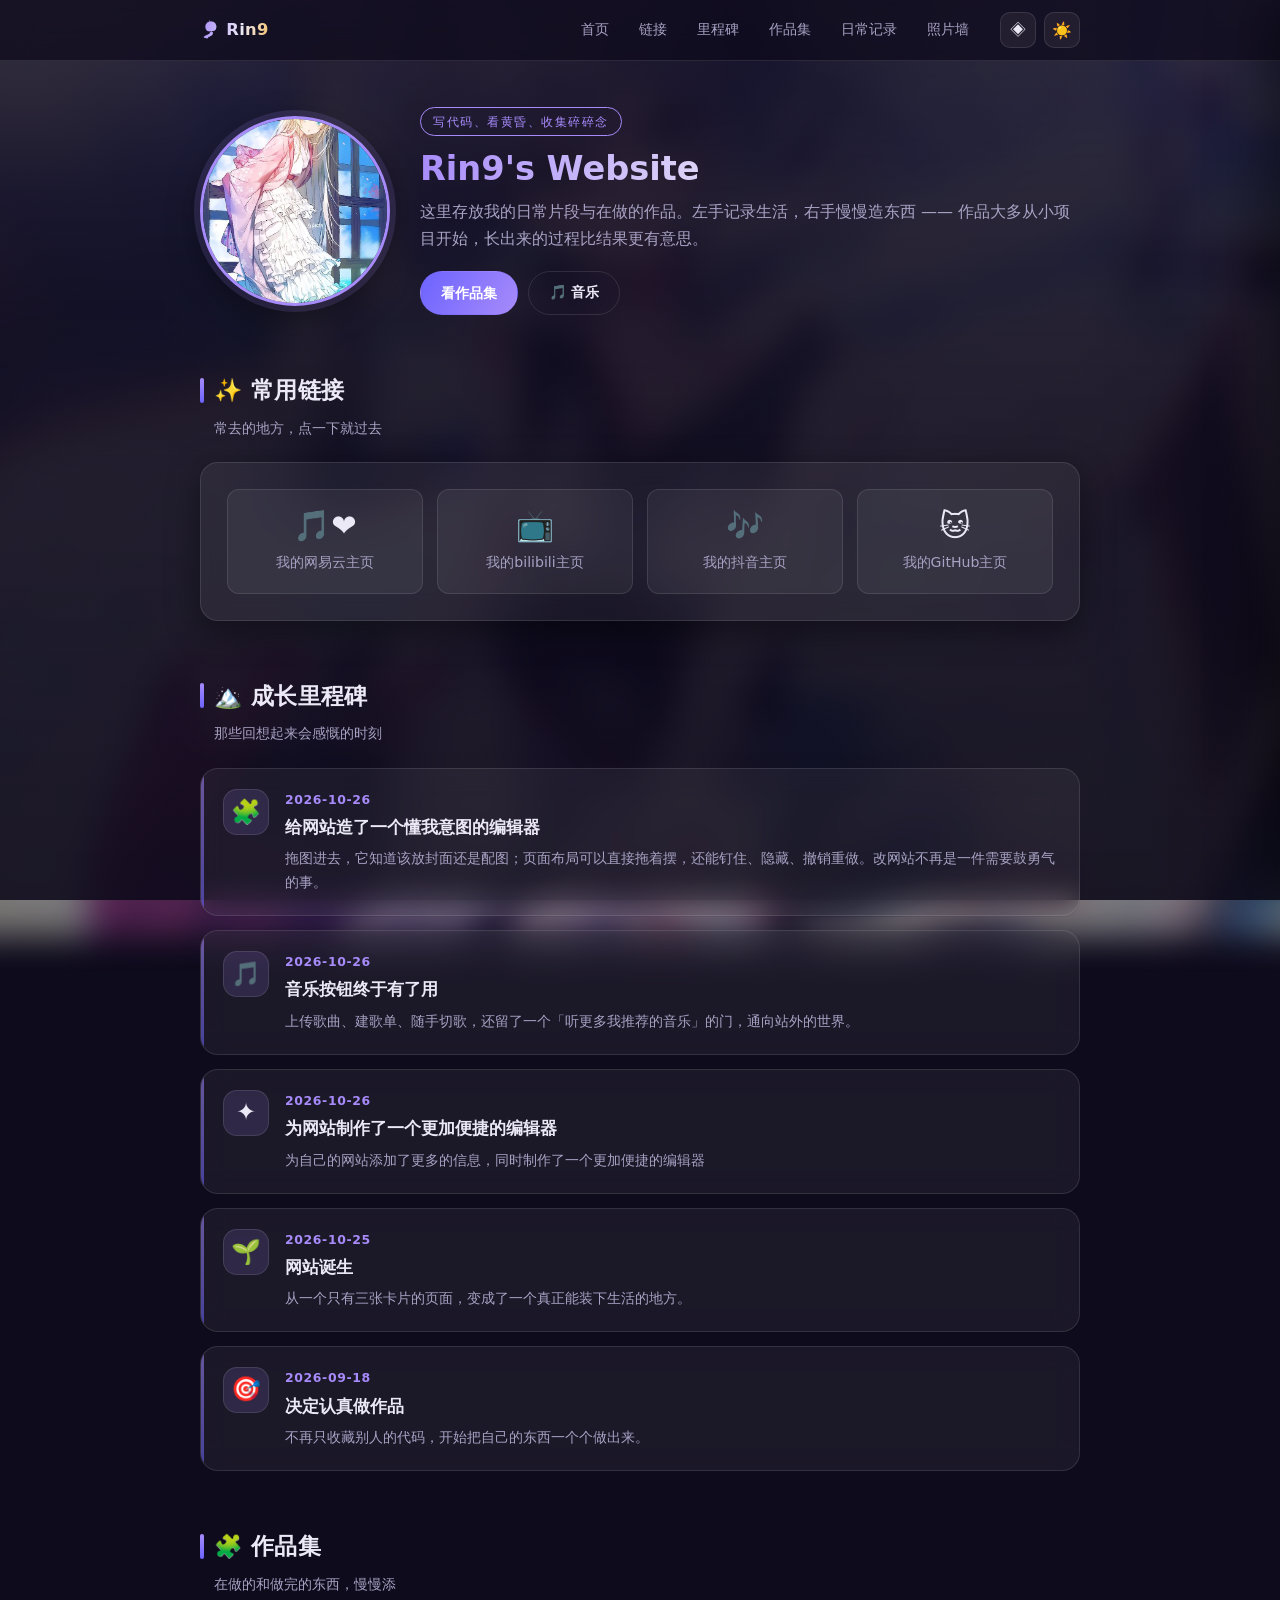
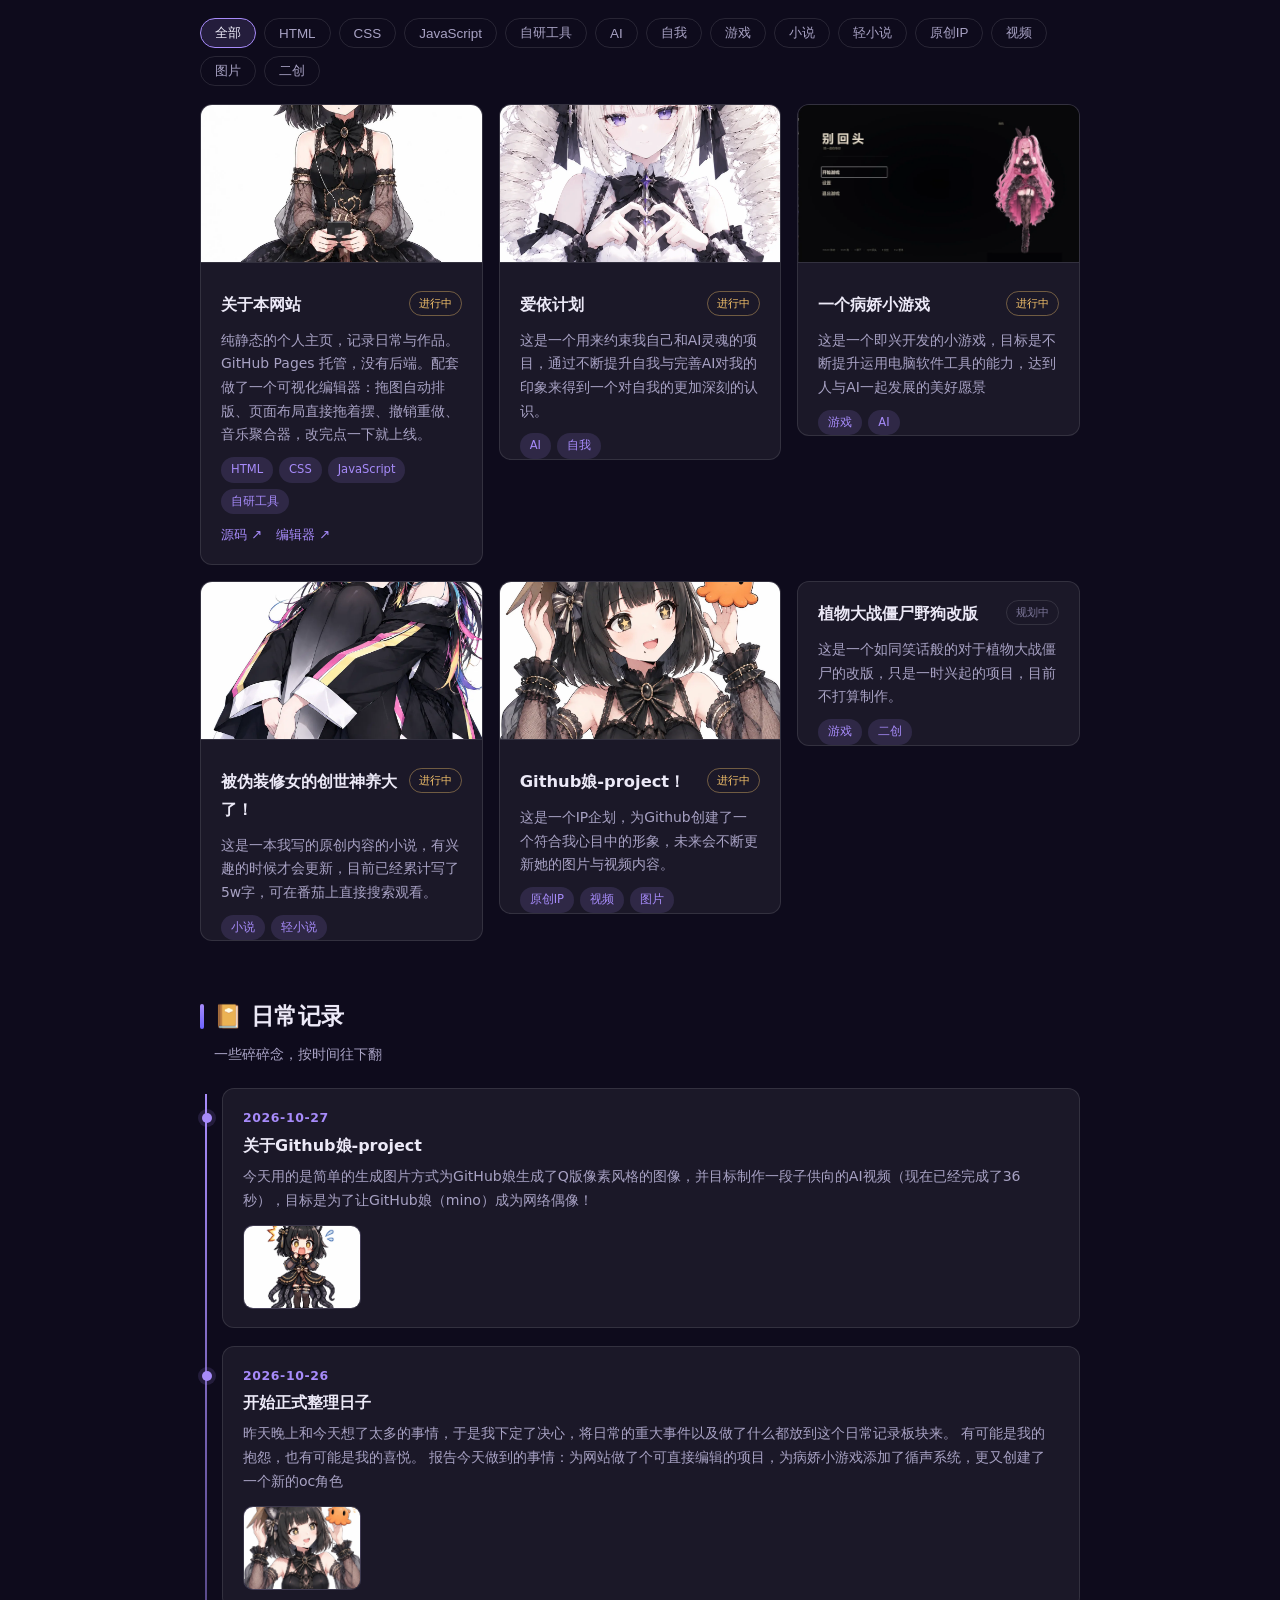
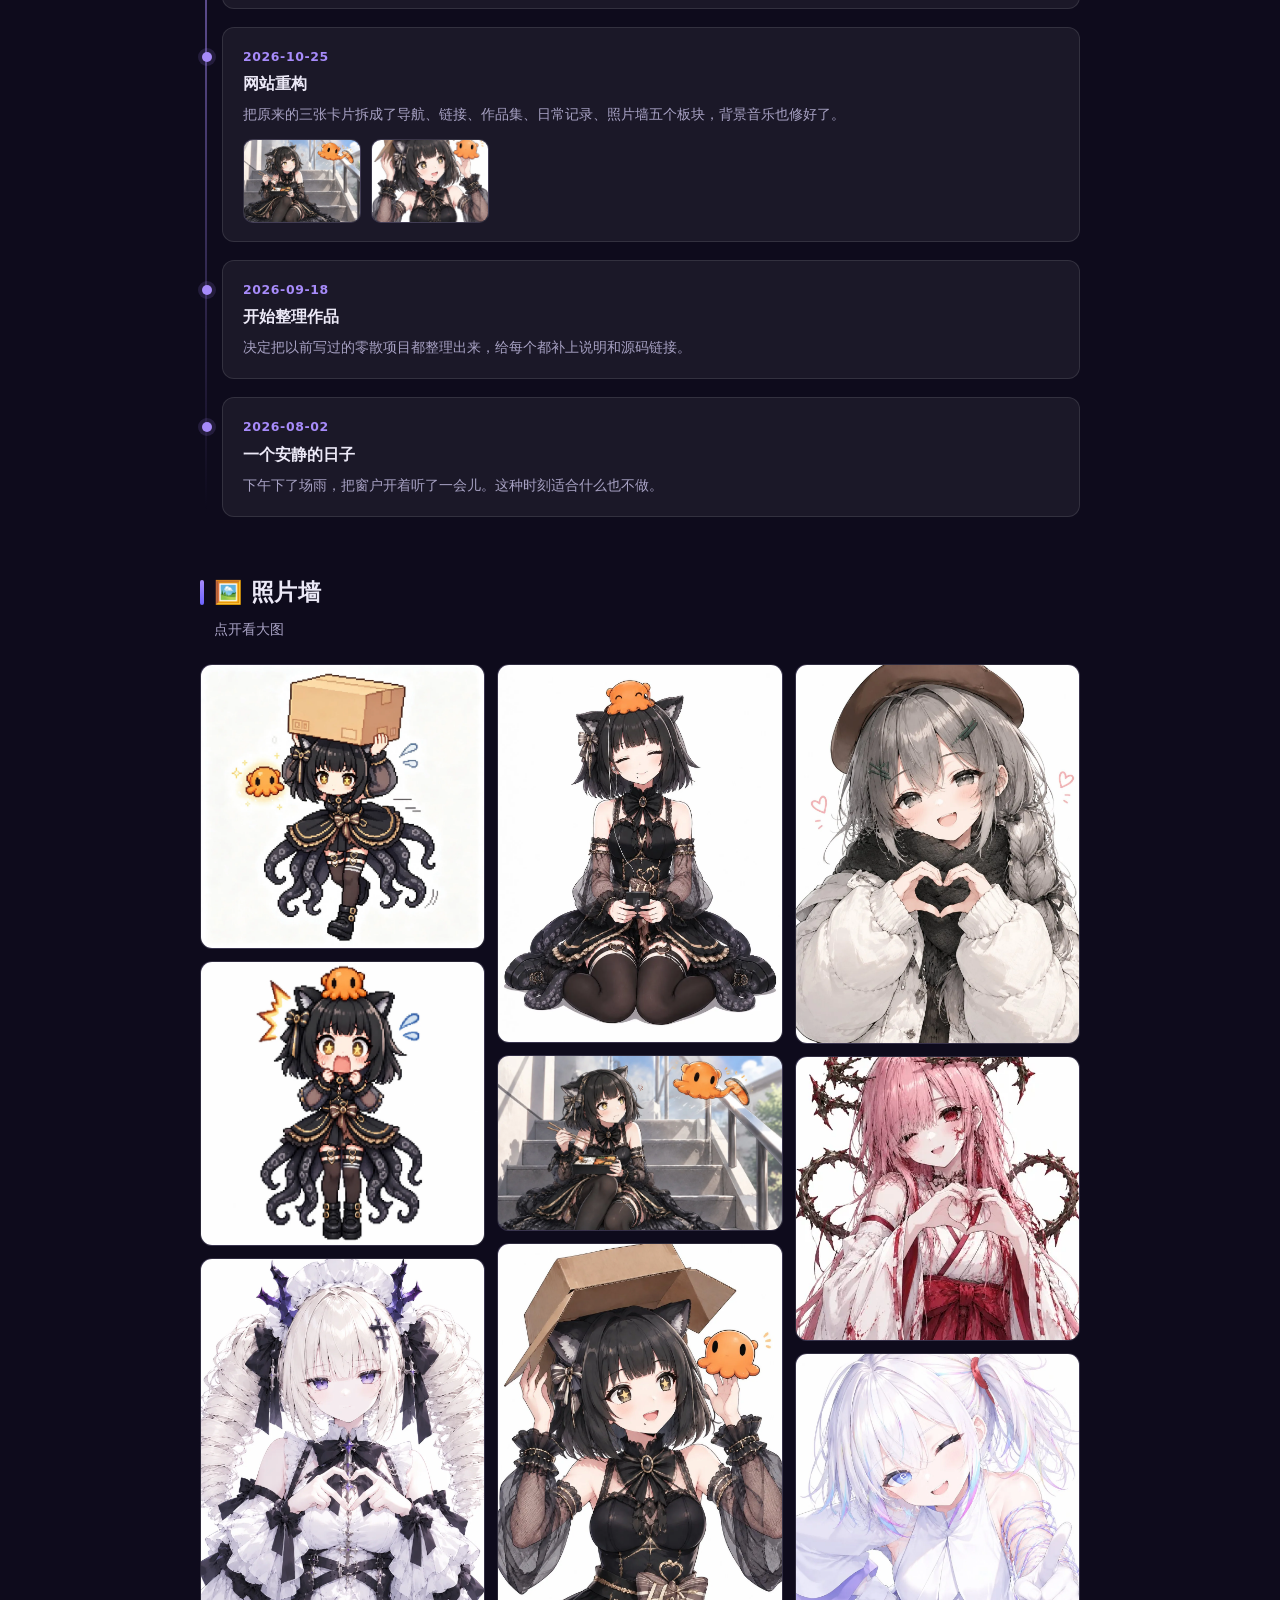
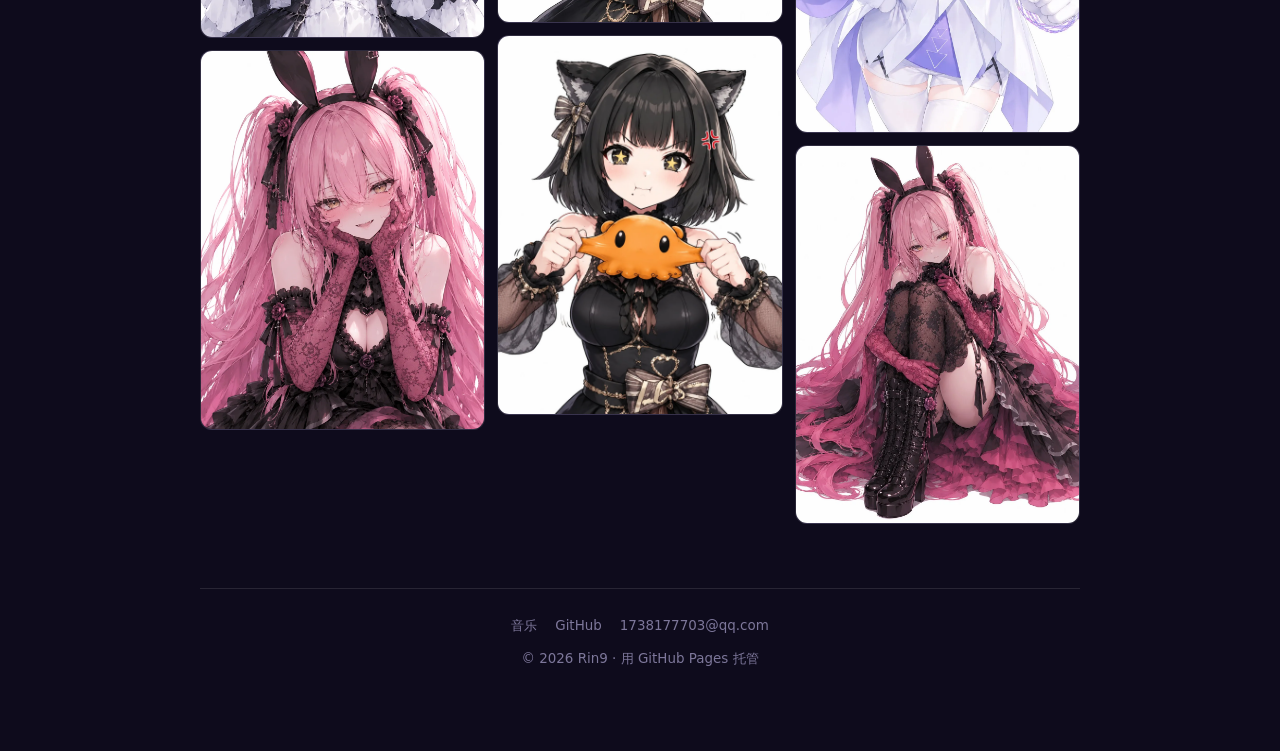
==== commit 371233f6: "修关键 bug：空 audio src 导致页面 load 永不触发、主题切换卡死 现象：线上点「切换界面」后白屏/无反应，而本地正常。 排查过程： - 动态插入的 <script> 标签既不触发 l" ====
--- a/index.html
+++ b/index.html
@@ -41,8 +41,11 @@
     </div>
 
     <!-- ============ 音乐播放器（外壳，切主题不断歌） ============ -->
+    <!-- 注意：source 不要留空的 src —— 空 src 会被解析成页面自身地址，
+         浏览器会一直尝试把 HTML 当音频加载，导致页面 load 事件永不触发，
+         进而让后续动态插入的主题脚本挂住 -->
     <audio id="bgm" loop preload="none">
-        <source id="bgmSource" src="">
+        <source id="bgmSource">
         您的浏览器不支持音频播放。
     </audio>
 
